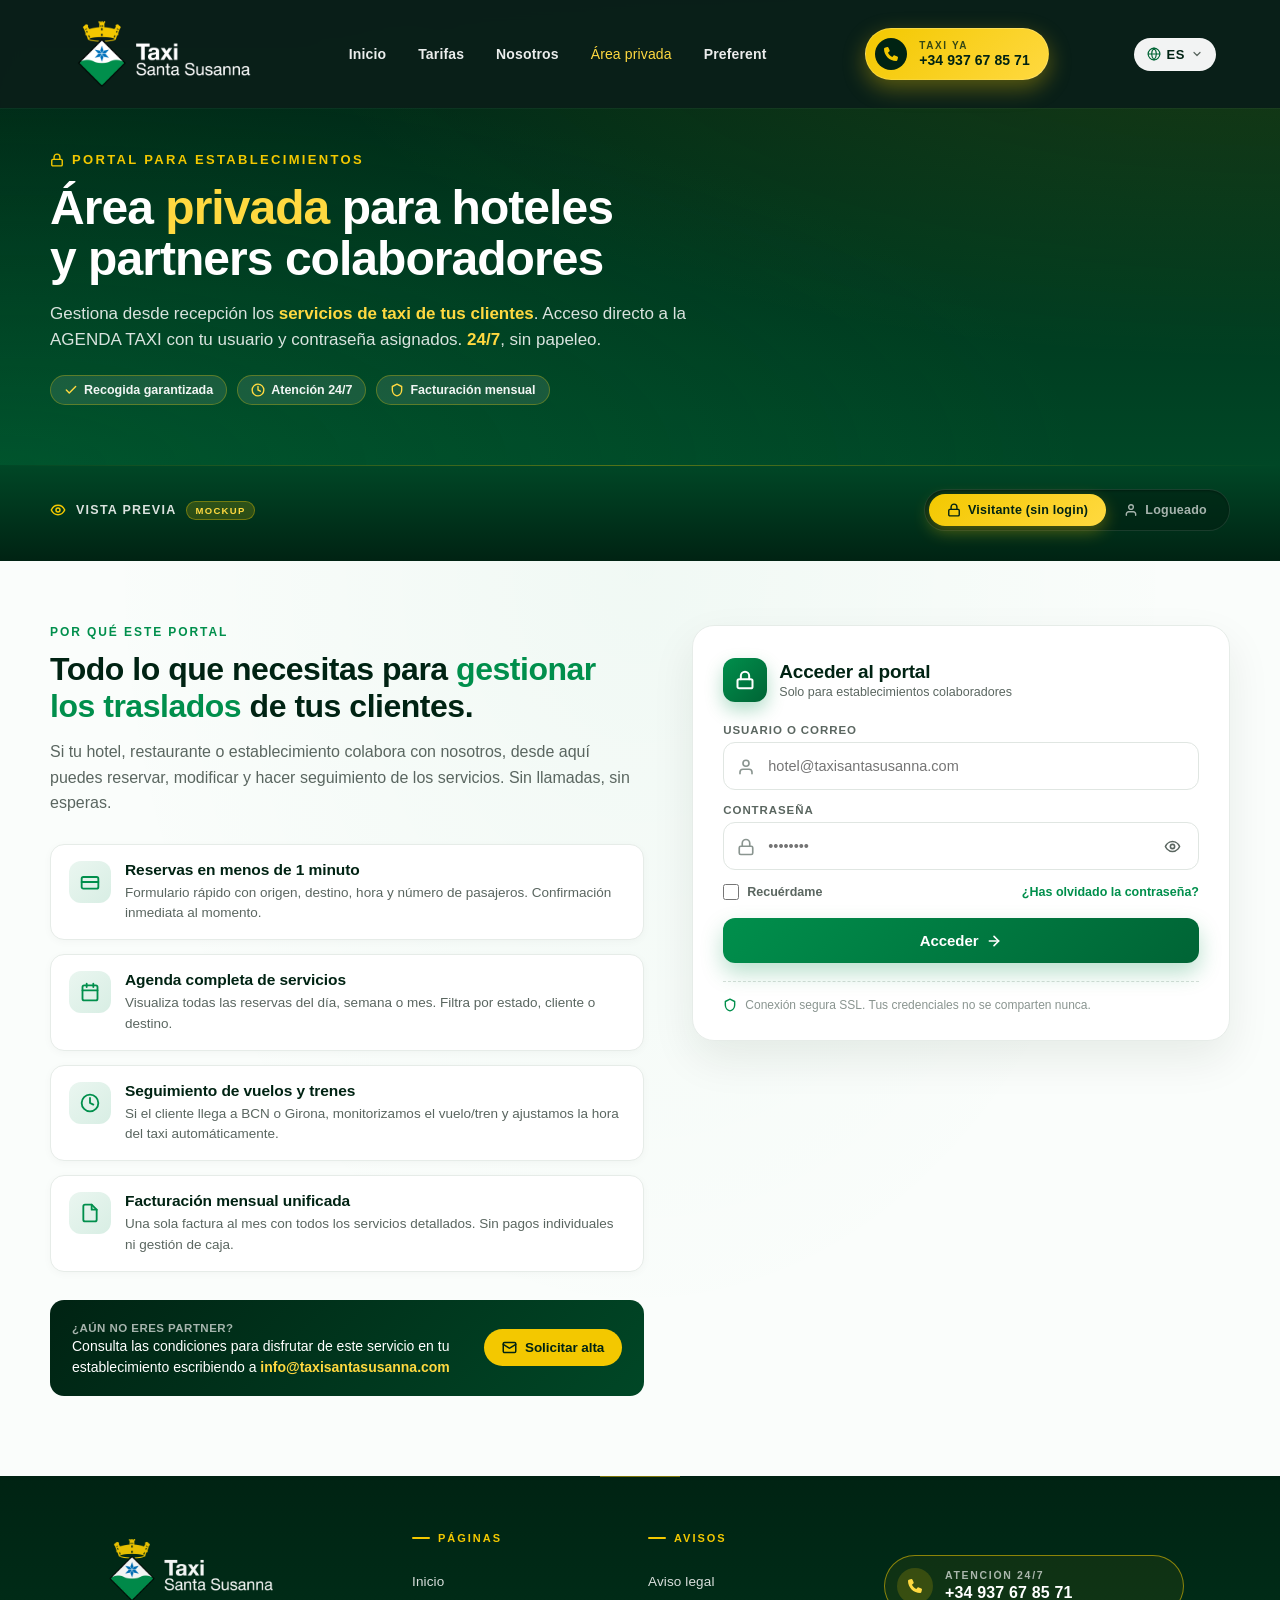
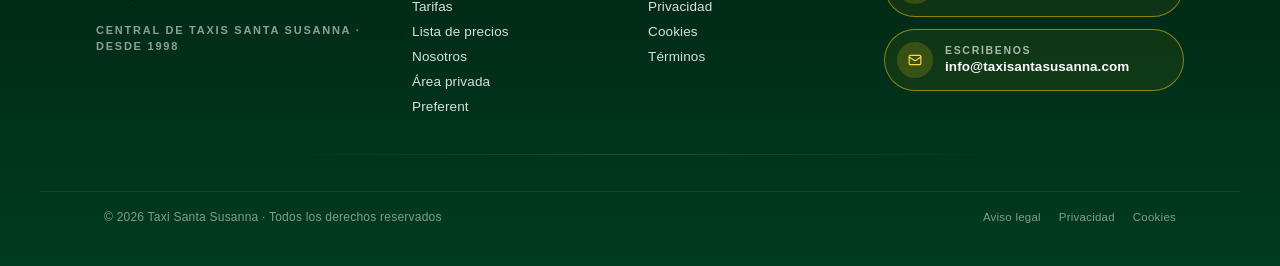
==== area-privada.html @ 483cefe2 "menu: anadir Area privada en menu, drawer movil y footer de todas las paginas Aparece justo despues " ====
<!DOCTYPE html>
<html lang="es">
<head>
<meta charset="UTF-8">
<meta name="viewport" content="width=device-width, initial-scale=1.0">
<title>Área privada · Hoteles colaboradores · Taxi Santa Susanna</title>
<meta name="description" content="Portal privado para hoteles y establecimientos colaboradores de Taxi Santa Susanna. Acceso directo a la AGENDA TAXI para gestionar las reservas de vuestros clientes.">
<meta name="robots" content="noindex,nofollow">

<link rel="preconnect" href="https://fonts.googleapis.com">
<link rel="preconnect" href="https://fonts.gstatic.com" crossorigin>
<link href="https://fonts.googleapis.com/css2?family=Inter:wght@400;500;600;700;800;900&display=swap" rel="stylesheet">

<link rel="stylesheet" href="styles.css?v=20260518a">

<style>
/* =====================================================================
   ÀREA PRIVADA — Estilos específicos
   ===================================================================== */

/* ===== Nav CTA "Llamar" (compartido con lista-precios) ===== */
.nav-call {
  display: inline-flex;
  align-items: center;
  gap: 12px;
  padding: 9px 18px 9px 9px;
  border-radius: 999px;
  background: linear-gradient(135deg, #F3C800 0%, #FFD940 100%);
  color: #002313;
  text-decoration: none;
  border: 1.5px solid rgba(255,255,255,0.18);
  box-shadow: 0 8px 22px rgba(243,200,0,0.35);
  transition: transform 0.2s ease, box-shadow 0.2s ease;
  margin-left: 14px;
  flex-shrink: 0;
  font-family: inherit;
}
.nav-call:hover {
  transform: translateY(-1px);
  box-shadow: 0 12px 28px rgba(243,200,0,0.5);
}
.nav-call-ico {
  width: 32px;
  height: 32px;
  border-radius: 50%;
  background: #002313;
  color: #F3C800;
  display: inline-flex;
  align-items: center;
  justify-content: center;
  flex-shrink: 0;
}
.nav-call-ico svg {
  width: 14px;
  height: 14px;
  animation: nav-phone-shake 4s ease-in-out infinite;
  transform-origin: center;
}
@keyframes nav-phone-shake {
  0%, 90%, 100% { transform: rotate(0); }
  92% { transform: rotate(-14deg); }
  94% { transform: rotate(14deg); }
  96% { transform: rotate(-8deg); }
  98% { transform: rotate(6deg); }
}
.nav-call:hover .nav-call-ico svg { animation: none; }
.nav-call-text { display: flex; flex-direction: column; line-height: 1.1; }
.nav-call-label {
  font-size: 10px; font-weight: 800; letter-spacing: 0.16em;
  text-transform: uppercase; opacity: 0.78;
}
.nav-call-num {
  font-size: 14px; font-weight: 800; letter-spacing: 0.005em; margin-top: 2px;
}
@media (max-width: 720px) {
  .nav-call { padding: 6px; margin-left: 8px; gap: 0; }
  .nav-call-text { display: none; }
  .nav-call-ico { width: 36px; height: 36px; }
  .nav-call-ico svg { width: 16px; height: 16px; }
}

/* Píldora del idioma — mismo estilo que en lista-precios */
.nav .lang {
  display: inline-flex; align-items: center; gap: 6px;
  padding: 8px 12px;
  background: rgba(255,255,255,0.95);
  border: 1px solid rgba(255,255,255,0.18);
  border-radius: 999px;
  font-size: 13px; font-weight: 700;
  color: #002313;
  letter-spacing: 0.04em;
}
.nav .lang .lang-globe { width: 14px; height: 14px; color: #006435; }
.nav .lang .lang-chevron { width: 12px; height: 12px; color: #5a6660; }
@media (max-width: 720px) { .nav .lang { display: none; } }

/* Espaciado del menú principal */
.nav .menu { display: flex; gap: 32px; font-size: 14px; align-items: center; }
.nav .menu a {
  color: rgba(255,255,255,0.92); text-decoration: none;
  font-weight: 600; letter-spacing: 0.01em;
  transition: color 0.2s;
}
.nav .menu a:hover, .nav .menu a.active { color: #FFD940; }

/* Quitar línea bajo los títulos del footer (Páginas / Avisos) */
.footer .footer-col-title {
  border-bottom: 0 !important;
  padding-bottom: 0 !important;
}

/* Selector de vista (mockup) — integrado en el flujo de la página */
.ap-view-switch {
  background: linear-gradient(180deg, #004726 0%, #002313 100%);
  padding: 24px 24px 30px;
  position: relative;
}
.ap-view-switch::before {
  content: "";
  position: absolute; left: 0; right: 0; top: 0; height: 1px;
  background: linear-gradient(90deg, transparent, rgba(243,200,0,0.35), transparent);
}
.ap-view-switch-inner {
  max-width: 1180px; margin: 0 auto;
  display: flex; align-items: center; justify-content: space-between;
  gap: 18px; flex-wrap: wrap;
}
.ap-view-switch-label {
  display: inline-flex; align-items: center; gap: 10px;
  color: rgba(255,255,255,0.86); font-size: 12.5px; font-weight: 700;
  letter-spacing: 0.10em; text-transform: uppercase;
}
.ap-view-switch-label svg { width: 16px; height: 16px; color: #F3C800; }
.ap-view-switch-label .badge {
  font-size: 9.5px; padding: 3px 8px; background: rgba(243,200,0,0.18);
  color: #FFD940; border: 1px solid rgba(243,200,0,0.35);
  border-radius: 999px; letter-spacing: 0.14em;
}
.ap-view-switch-tabs {
  display: inline-flex; padding: 4px;
  background: rgba(0,35,19,0.65);
  border: 1px solid rgba(255,255,255,0.10);
  border-radius: 999px;
  box-shadow: inset 0 1px 2px rgba(0,0,0,0.3);
}
.ap-view-switch-tabs button {
  border: 0; cursor: pointer;
  padding: 9px 18px; background: transparent;
  color: rgba(255,255,255,0.65); font-family: inherit;
  font-size: 12.5px; font-weight: 700; letter-spacing: 0.02em;
  border-radius: 999px;
  display: inline-flex; align-items: center; gap: 7px;
  transition: background 0.25s, color 0.25s, box-shadow 0.25s;
  white-space: nowrap;
}
.ap-view-switch-tabs button svg { width: 14px; height: 14px; }
.ap-view-switch-tabs button:hover { color: #ffffff; }
.ap-view-switch-tabs button.is-on {
  background: linear-gradient(135deg, #F3C800 0%, #FFD940 100%);
  color: #002313;
  box-shadow: 0 6px 16px rgba(243,200,0,0.32);
}
@media (max-width: 720px) {
  .ap-view-switch { padding: 18px 16px 22px; }
  .ap-view-switch-inner { justify-content: center; }
  .ap-view-switch-label { font-size: 11px; }
  .ap-view-switch-tabs button { padding: 8px 14px; font-size: 11.5px; }
}

/* === Hero === */
.ap-hero {
  position: relative;
  padding: 152px 24px 60px;
  background:
    radial-gradient(ellipse at top right, rgba(243,200,0,0.10) 0%, transparent 55%),
    radial-gradient(ellipse at bottom left, rgba(0,143,76,0.18) 0%, transparent 60%),
    linear-gradient(180deg, #002313 0%, #004726 100%);
  color: #ffffff;
  overflow: hidden;
}
.ap-hero-inner { max-width: 1180px; margin: 0 auto; }
.ap-hero-eyebrow {
  display: inline-flex; align-items: center; gap: 8px;
  font-size: 13px; font-weight: 800; letter-spacing: 0.18em;
  color: #F3C800; text-transform: uppercase; margin-bottom: 16px;
}
.ap-hero-eyebrow svg { width: 14px; height: 14px; }
.ap-hero-h1 {
  font-size: 48px; font-weight: 800; line-height: 1.06;
  letter-spacing: -0.02em; margin: 0 0 16px; max-width: 760px;
}
.ap-hero-h1 .accent { color: #FFD940; }
.ap-hero-sub {
  font-size: 17px; font-weight: 500; line-height: 1.55;
  color: rgba(255,255,255,0.85); max-width: 680px; margin: 0;
}
.ap-hero-sub strong { color: #FFD940; font-weight: 800; }
.ap-hero-badges {
  display: flex; flex-wrap: wrap; gap: 10px; margin-top: 22px;
}
.ap-hero-badge {
  display: inline-flex; align-items: center; gap: 6px;
  padding: 7px 13px; background: rgba(255,255,255,0.10);
  border: 1px solid rgba(243,200,0,0.30); border-radius: 999px;
  font-size: 12.5px; font-weight: 700; color: rgba(255,255,255,0.94);
}
.ap-hero-badge svg { width: 14px; height: 14px; color: #FFD940; }

@media (max-width: 720px) {
  .ap-hero { padding: 132px 18px 44px; }
  .ap-hero-h1 { font-size: 32px; }
  .ap-hero-sub { font-size: 15px; }
}

/* ===========================================================
   STATE A — ANTES DE LOGIN
   =========================================================== */
.ap-pre {
  padding: 64px 24px 80px;
  background:
    radial-gradient(ellipse at top center, rgba(0,143,76,0.04) 0%, transparent 60%),
    #fafdfb;
}
.ap-pre-inner {
  max-width: 1180px; margin: 0 auto;
  display: grid; grid-template-columns: 1.05fr 0.95fr; gap: 48px;
  align-items: start;
}

/* Beneficios (col izquierda) */
.ap-benefits-eyebrow {
  font-size: 12px; font-weight: 800; letter-spacing: 0.16em;
  text-transform: uppercase; color: #008F4C; margin-bottom: 12px;
}
.ap-benefits-title {
  font-size: 32px; font-weight: 800; line-height: 1.15;
  letter-spacing: -0.015em; color: #002313; margin: 0 0 14px;
}
.ap-benefits-title .accent { color: #008F4C; }
.ap-benefits-lead {
  font-size: 16px; line-height: 1.6; color: #5a6660; margin: 0 0 28px;
}

.ap-benefits-list {
  list-style: none; padding: 0; margin: 0;
  display: grid; gap: 14px;
}
.ap-benefit {
  display: flex; align-items: flex-start; gap: 14px;
  padding: 16px 18px; background: #ffffff;
  border: 1px solid #e6ece8; border-radius: 14px;
  box-shadow: 0 2px 8px rgba(0,35,19,0.03);
  transition: border-color 0.2s, transform 0.2s, box-shadow 0.2s;
}
.ap-benefit:hover {
  border-color: #B2DDC9; transform: translateY(-1px);
  box-shadow: 0 10px 22px rgba(0,35,19,0.06);
}
.ap-benefit-icon {
  flex-shrink: 0; width: 42px; height: 42px;
  border-radius: 12px;
  background: linear-gradient(135deg, #EAF6F0 0%, #D8EEE4 100%);
  color: #008F4C; display: inline-flex; align-items: center; justify-content: center;
}
.ap-benefit-icon svg { width: 20px; height: 20px; }
.ap-benefit-body h4 {
  margin: 0 0 4px; font-size: 15.5px; font-weight: 800;
  color: #002313; letter-spacing: -0.005em;
}
.ap-benefit-body p {
  margin: 0; font-size: 13.5px; line-height: 1.5; color: #5a6660;
}

.ap-benefits-cta {
  margin-top: 28px; padding: 18px 22px;
  background: linear-gradient(135deg, #002313 0%, #004726 100%);
  border-radius: 14px; color: #ffffff;
  display: flex; align-items: center; gap: 16px; flex-wrap: wrap;
}
.ap-benefits-cta-text { flex: 1 1 220px; }
.ap-benefits-cta-text strong { color: #FFD940; font-weight: 800; }
.ap-benefits-cta-text p { margin: 0; font-size: 14px; line-height: 1.5; }
.ap-benefits-cta-text small { font-size: 11.5px; color: rgba(255,255,255,0.65); letter-spacing: 0.04em; text-transform: uppercase; font-weight: 700; }
.ap-benefits-cta-mail {
  display: inline-flex; align-items: center; gap: 8px;
  padding: 11px 18px; background: #F3C800; color: #002313;
  font-weight: 800; font-size: 13.5px; text-decoration: none;
  border-radius: 999px; letter-spacing: -0.005em;
  transition: background 0.2s, transform 0.2s;
}
.ap-benefits-cta-mail svg { width: 15px; height: 15px; }
.ap-benefits-cta-mail:hover { background: #FFD940; transform: translateY(-1px); }

/* Login card (col derecha) */
.ap-login-card {
  position: sticky; top: 100px;
  background: #ffffff;
  border: 1px solid #e6ece8;
  border-radius: 22px;
  padding: 32px 30px 28px;
  box-shadow: 0 18px 44px rgba(0,35,19,0.08);
}
.ap-login-head {
  display: flex; align-items: center; gap: 12px; margin-bottom: 22px;
}
.ap-login-lock {
  width: 44px; height: 44px; border-radius: 12px;
  background: linear-gradient(135deg, #008F4C 0%, #006435 100%);
  color: #ffffff; display: inline-flex; align-items: center; justify-content: center;
  box-shadow: 0 8px 18px rgba(0,143,76,0.30);
}
.ap-login-lock svg { width: 20px; height: 20px; }
.ap-login-head-text h2 {
  margin: 0 0 2px; font-size: 19px; font-weight: 800;
  color: #002313; letter-spacing: -0.01em;
}
.ap-login-head-text p {
  margin: 0; font-size: 12.5px; color: #5a6660;
}

.ap-field { margin-bottom: 14px; position: relative; }
.ap-field label {
  display: block; font-size: 11.5px; font-weight: 800;
  letter-spacing: 0.08em; text-transform: uppercase;
  color: #5a6660; margin-bottom: 6px;
}
.ap-field input[type="text"],
.ap-field input[type="password"] {
  width: 100%; padding: 13px 44px 13px 44px; height: 48px;
  border-radius: 12px; border: 1.5px solid #e0e6e2;
  font-size: 14.5px; font-family: inherit; color: #1a2620;
  outline: none; background: #ffffff; box-sizing: border-box;
  transition: border-color 0.2s, box-shadow 0.2s;
}
.ap-field input:hover { border-color: #B2DDC9; }
.ap-field input:focus {
  border-color: #008F4C;
  box-shadow: 0 0 0 4px rgba(0,143,76,0.12);
}
.ap-field-icon {
  position: absolute; left: 14px; bottom: 14px;
  color: #8a9590; width: 18px; height: 18px; pointer-events: none;
}
.ap-field-eye {
  position: absolute; right: 12px; bottom: 9px;
  width: 30px; height: 30px; border: 0; border-radius: 8px;
  background: transparent; color: #5a6660; cursor: pointer;
  display: inline-flex; align-items: center; justify-content: center;
  transition: background 0.2s, color 0.2s;
}
.ap-field-eye:hover { background: #EAF6F0; color: #008F4C; }
.ap-field-eye svg { width: 17px; height: 17px; }

.ap-login-row {
  display: flex; align-items: center; justify-content: space-between;
  margin-bottom: 18px; font-size: 12.5px;
}
.ap-remember { display: inline-flex; align-items: center; gap: 8px; cursor: pointer; color: #5a6660; font-weight: 600; }
.ap-remember input { width: 16px; height: 16px; accent-color: #008F4C; cursor: pointer; }
.ap-forgot { color: #008F4C; text-decoration: none; font-weight: 700; }
.ap-forgot:hover { text-decoration: underline; }

.ap-login-submit {
  width: 100%; padding: 14px 18px; border: 0;
  background: linear-gradient(135deg, #008F4C 0%, #006435 100%);
  color: #ffffff; font-weight: 800; font-size: 15px;
  letter-spacing: -0.005em; border-radius: 12px; cursor: pointer;
  display: inline-flex; align-items: center; justify-content: center;
  gap: 8px; font-family: inherit;
  box-shadow: 0 10px 22px rgba(0,143,76,0.28);
  transition: transform 0.2s, box-shadow 0.2s;
}
.ap-login-submit:hover { transform: translateY(-1px); box-shadow: 0 14px 28px rgba(0,143,76,0.36); }
.ap-login-submit svg { width: 16px; height: 16px; }

.ap-login-foot {
  margin-top: 18px; padding-top: 16px;
  border-top: 1px dashed #d8e0db;
  display: flex; align-items: center; gap: 8px;
  font-size: 12px; color: #8a9590;
}
.ap-login-foot svg { width: 14px; height: 14px; color: #008F4C; flex-shrink: 0; }

@media (max-width: 880px) {
  .ap-pre-inner { grid-template-columns: 1fr; gap: 32px; }
  .ap-login-card { position: static; }
}
@media (max-width: 720px) {
  .ap-pre { padding: 44px 18px 64px; }
  .ap-benefits-title { font-size: 26px; }
  .ap-login-card { padding: 24px 22px 22px; border-radius: 18px; }
}

/* ===========================================================
   STATE B — DESPUÉS DE LOGIN
   =========================================================== */
.ap-post {
  padding: 56px 24px 80px;
  background:
    radial-gradient(ellipse at top center, rgba(0,143,76,0.04) 0%, transparent 60%),
    #fafdfb;
  display: none;
}
.ap-post.is-visible { display: block; }
.ap-post-inner { max-width: 1180px; margin: 0 auto; }

/* Welcome bar */
.ap-welcome {
  background: linear-gradient(135deg, #002313 0%, #004726 60%, #006435 100%);
  border-radius: 22px; padding: 28px 30px;
  display: flex; align-items: center; gap: 22px;
  color: #ffffff; flex-wrap: wrap;
  margin-bottom: 32px;
  box-shadow: 0 18px 44px rgba(0,35,19,0.12);
  position: relative; overflow: hidden;
}
.ap-welcome::after {
  content: ""; position: absolute; right: -60px; top: -60px;
  width: 220px; height: 220px; border-radius: 50%;
  background: radial-gradient(circle, rgba(243,200,0,0.18) 0%, transparent 70%);
}
.ap-avatar {
  width: 68px; height: 68px; border-radius: 50%;
  background: linear-gradient(135deg, #F3C800 0%, #FFD940 100%);
  color: #002313; display: inline-flex; align-items: center; justify-content: center;
  font-size: 22px; font-weight: 800;
  border: 3px solid rgba(255,255,255,0.25); flex-shrink: 0;
  box-shadow: 0 6px 14px rgba(0,0,0,0.18);
}
.ap-welcome-text { flex: 1 1 240px; position: relative; z-index: 1; }
.ap-welcome-greet {
  font-size: 11.5px; font-weight: 800; letter-spacing: 0.16em;
  text-transform: uppercase; color: #FFD940; margin: 0 0 4px;
}
.ap-welcome-name {
  font-size: 26px; font-weight: 800; margin: 0 0 4px;
  letter-spacing: -0.015em;
}
.ap-welcome-meta {
  margin: 0; font-size: 13.5px; color: rgba(255,255,255,0.78);
}
.ap-welcome-logout {
  display: inline-flex; align-items: center; gap: 8px;
  padding: 9px 16px; background: rgba(255,255,255,0.12);
  border: 1px solid rgba(255,255,255,0.20); color: #ffffff;
  font-size: 13px; font-weight: 700; text-decoration: none;
  border-radius: 999px; transition: background 0.2s, transform 0.2s;
  position: relative; z-index: 1;
}
.ap-welcome-logout:hover { background: rgba(255,255,255,0.20); transform: translateY(-1px); }
.ap-welcome-logout svg { width: 14px; height: 14px; }

/* Grid principal */
.ap-grid {
  display: grid; grid-template-columns: 1.4fr 1fr; gap: 24px;
}

.ap-card {
  background: #ffffff; border: 1px solid #e6ece8;
  border-radius: 20px; padding: 26px;
  box-shadow: 0 2px 10px rgba(0,35,19,0.04);
}
.ap-card-head {
  display: flex; align-items: center; gap: 12px; margin-bottom: 18px;
}
.ap-card-icon {
  width: 38px; height: 38px; border-radius: 10px;
  background: linear-gradient(135deg, #EAF6F0 0%, #D8EEE4 100%);
  color: #008F4C; display: inline-flex; align-items: center; justify-content: center;
  flex-shrink: 0;
}
.ap-card-icon svg { width: 18px; height: 18px; }
.ap-card-title {
  margin: 0; font-size: 17px; font-weight: 800; color: #002313;
  letter-spacing: -0.01em;
}
.ap-card-sub {
  margin: 2px 0 0; font-size: 12.5px; color: #8a9590;
}

/* Credenciales AGENDA */
.ap-cred-grid { display: grid; gap: 14px; margin-bottom: 22px; }
.ap-cred-row {
  background: linear-gradient(135deg, #fafdfb 0%, #f0f6f3 100%);
  border: 1px solid #e6ece8; border-radius: 14px; padding: 14px 16px;
  display: flex; align-items: center; justify-content: space-between; gap: 10px;
}
.ap-cred-key {
  font-size: 10.5px; font-weight: 800; letter-spacing: 0.14em;
  text-transform: uppercase; color: #5a6660;
  display: flex; align-items: center; gap: 6px;
}
.ap-cred-key svg { width: 13px; height: 13px; color: #008F4C; }
.ap-cred-val {
  font-family: ui-monospace, SFMono-Regular, Menlo, monospace;
  font-size: 14px; font-weight: 700; color: #002313;
  background: #ffffff; padding: 6px 12px;
  border-radius: 8px; border: 1px solid #d8e0db;
  letter-spacing: 0.02em;
}
.ap-cred-mask { letter-spacing: 0.18em; }
.ap-cred-actions { display: flex; gap: 6px; }
.ap-cred-btn {
  width: 32px; height: 32px; border: 0; border-radius: 8px;
  background: #EAF6F0; color: #006435; cursor: pointer;
  display: inline-flex; align-items: center; justify-content: center;
  transition: background 0.2s, color 0.2s, transform 0.2s;
}
.ap-cred-btn:hover { background: #008F4C; color: white; transform: translateY(-1px); }
.ap-cred-btn svg { width: 14px; height: 14px; }
.ap-cred-copied { background: #008F4C !important; color: white !important; }

.ap-agenda-cta {
  display: inline-flex; align-items: center; gap: 10px;
  width: 100%; padding: 16px 20px; box-sizing: border-box;
  background: linear-gradient(135deg, #F3C800 0%, #FFD940 100%);
  color: #002313; font-weight: 800; font-size: 15.5px;
  text-decoration: none; border-radius: 14px;
  letter-spacing: -0.005em; justify-content: center;
  box-shadow: 0 10px 22px rgba(243,200,0,0.30);
  transition: transform 0.2s, box-shadow 0.2s;
}
.ap-agenda-cta:hover { transform: translateY(-1px); box-shadow: 0 14px 28px rgba(243,200,0,0.40); }
.ap-agenda-cta svg.ico { width: 18px; height: 18px; }
.ap-agenda-cta svg.ext { width: 14px; height: 14px; opacity: 0.7; }

.ap-cred-hint {
  margin: 14px 0 0; padding: 12px 14px;
  background: rgba(243,200,0,0.10); border: 1px solid rgba(243,200,0,0.25);
  border-radius: 10px; font-size: 12.5px; line-height: 1.5; color: #5a4a00;
  display: flex; gap: 9px; align-items: flex-start;
}
.ap-cred-hint svg { width: 16px; height: 16px; flex-shrink: 0; color: #F3C800; margin-top: 1px; }

/* Estado del servicio */
.ap-status-grid {
  display: grid; grid-template-columns: repeat(2, 1fr); gap: 12px;
}
.ap-status-tile {
  padding: 14px; background: #fafdfb;
  border: 1px solid #e6ece8; border-radius: 12px;
}
.ap-status-tile .lbl {
  font-size: 10.5px; font-weight: 800; letter-spacing: 0.12em;
  text-transform: uppercase; color: #5a6660; margin: 0 0 4px;
}
.ap-status-tile .val {
  font-size: 18px; font-weight: 800; color: #002313;
  letter-spacing: -0.015em; margin: 0;
  display: flex; align-items: center; gap: 8px;
}
.ap-status-dot {
  width: 8px; height: 8px; border-radius: 50%; background: #008F4C;
  box-shadow: 0 0 0 4px rgba(0,143,76,0.15);
  animation: ap-pulse 2.4s ease-in-out infinite;
}
@keyframes ap-pulse {
  0%, 100% { box-shadow: 0 0 0 4px rgba(0,143,76,0.15); }
  50%     { box-shadow: 0 0 0 8px rgba(0,143,76,0.05); }
}

/* Perfil card */
.ap-profile {
  display: flex; flex-direction: column; align-items: center; text-align: center;
}
.ap-profile-pic-wrap { position: relative; margin-bottom: 14px; }
.ap-profile-pic {
  width: 110px; height: 110px; border-radius: 50%;
  background: linear-gradient(135deg, #EAF6F0 0%, #D8EEE4 100%);
  display: inline-flex; align-items: center; justify-content: center;
  color: #008F4C; font-size: 36px; font-weight: 800;
  border: 4px solid #ffffff; box-shadow: 0 8px 22px rgba(0,35,19,0.10);
}
.ap-profile-edit {
  position: absolute; bottom: 4px; right: 4px;
  width: 32px; height: 32px; border-radius: 50%;
  background: #008F4C; color: white; border: 2px solid #ffffff;
  display: inline-flex; align-items: center; justify-content: center;
  cursor: pointer; transition: transform 0.2s, background 0.2s;
}
.ap-profile-edit:hover { background: #006435; transform: scale(1.05); }
.ap-profile-edit svg { width: 14px; height: 14px; }
.ap-profile-name { margin: 0; font-size: 17px; font-weight: 800; color: #002313; }
.ap-profile-role { margin: 4px 0 16px; font-size: 12.5px; color: #5a6660; }
.ap-profile-actions { display: flex; flex-direction: column; gap: 8px; width: 100%; }
.ap-profile-btn {
  width: 100%; padding: 11px 14px;
  background: #ffffff; border: 1.5px solid #e0e6e2;
  border-radius: 10px; font-size: 13.5px; font-weight: 700;
  color: #002313; cursor: pointer; font-family: inherit;
  display: inline-flex; align-items: center; justify-content: center; gap: 8px;
  text-decoration: none;
  transition: border-color 0.2s, background 0.2s, color 0.2s;
}
.ap-profile-btn:hover { border-color: #008F4C; background: #EAF6F0; color: #006435; }
.ap-profile-btn svg { width: 14px; height: 14px; }
.ap-profile-btn.danger { color: #8a3a3a; border-color: #f1d8d8; }
.ap-profile-btn.danger:hover { background: #fbeded; border-color: #c64a4a; color: #8a3a3a; }
.ap-profile-tip {
  margin: 14px 0 0; font-size: 11.5px; color: #8a9590;
  background: #fafdfb; padding: 10px 12px; border-radius: 10px;
  border: 1px dashed #d8e0db; line-height: 1.45;
}

/* Soporte card (full width) */
.ap-support {
  margin-top: 24px;
  background: linear-gradient(135deg, #ffffff 0%, #f6fbf8 100%);
  border: 1px solid #B2DDC9;
}
.ap-support-grid {
  display: grid; grid-template-columns: repeat(3, 1fr); gap: 18px;
}
.ap-support-item {
  display: flex; align-items: center; gap: 14px;
  padding: 14px 16px; background: rgba(255,255,255,0.7);
  border-radius: 12px; border: 1px solid #e6ece8;
}
.ap-support-icon {
  width: 40px; height: 40px; border-radius: 10px;
  background: linear-gradient(135deg, #002313 0%, #004726 100%);
  color: #FFD940; display: inline-flex; align-items: center; justify-content: center;
  flex-shrink: 0;
}
.ap-support-icon svg { width: 18px; height: 18px; }
.ap-support-item .k {
  font-size: 11px; font-weight: 800; letter-spacing: 0.12em;
  text-transform: uppercase; color: #5a6660; margin: 0 0 2px;
}
.ap-support-item a, .ap-support-item .v {
  font-size: 14px; font-weight: 800; color: #002313;
  text-decoration: none; letter-spacing: -0.005em;
}
.ap-support-item a:hover { color: #008F4C; }

@media (max-width: 880px) {
  .ap-grid { grid-template-columns: 1fr; }
  .ap-support-grid { grid-template-columns: 1fr; }
}
@media (max-width: 720px) {
  .ap-post { padding: 40px 18px 60px; }
  .ap-welcome { padding: 22px 20px; }
  .ap-welcome-name { font-size: 22px; }
  .ap-card { padding: 22px 20px; border-radius: 16px; }
  .ap-status-grid { grid-template-columns: 1fr; }
}
</style>
</head>
<body>

<!-- ====== NAV ====== -->
<nav class="nav" aria-label="Navegación principal">
  <div class="logo">
    <a href="index.html" class="logo-link">
      <img src="images/logo.png" alt="Taxi Santa Susanna - Taxi oficial 24/7" class="logo-official">
    </a>
  </div>
  <div class="menu">
    <a href="index.html">Inicio</a>
    <a href="tarifas.html">Tarifas</a>
    <a href="quienes-somos.html">Nosotros</a>
    <a href="area-privada.html" class="active">Área privada</a>
    <a href="#">Preferent</a>
  </div>
  <a class="nav-call" href="tel:+34937678571" aria-label="Llamar a Taxi Santa Susanna">
    <span class="nav-call-ico">
      <svg xmlns="http://www.w3.org/2000/svg" viewBox="0 0 512 512" fill="currentColor"><path d="M164.9 24.6c-7.7-18.6-28-28.5-47.4-23.2l-88 24C12.1 30.2 0 46 0 64C0 311.4 200.6 512 448 512c18 0 33.8-12.1 38.6-29.5l24-88c5.3-19.4-4.6-39.7-23.2-47.4l-96-40c-16.3-6.8-35.2-2.1-46.3 11.6L304.7 368C234.3 334.7 177.3 277.7 144 207.3L193.3 167c13.7-11.2 18.4-30 11.6-46.3l-40-96z"/></svg>
    </span>
    <span class="nav-call-text">
      <span class="nav-call-label">Taxi ya</span>
      <span class="nav-call-num">+34 937 67 85 71</span>
    </span>
  </a>
  <div class="lang">
    <svg xmlns="http://www.w3.org/2000/svg" viewBox="0 0 24 24" fill="none" stroke="currentColor" stroke-width="2" stroke-linecap="round" stroke-linejoin="round" class="lang-globe" aria-hidden="true"><circle cx="12" cy="12" r="10"/><path d="M12 2a14.5 14.5 0 0 0 0 20 14.5 14.5 0 0 0 0-20"/><path d="M2 12h20"/></svg>
    ES
    <svg class="lang-chevron" xmlns="http://www.w3.org/2000/svg" viewBox="0 0 24 24" fill="none" stroke="currentColor" stroke-width="2.4" stroke-linecap="round" stroke-linejoin="round" aria-hidden="true"><path d="m6 9 6 6 6-6"/></svg>
  </div>
</nav>

<main>

<!-- ====== HERO ====== -->
<section class="ap-hero">
  <div class="ap-hero-inner">
    <div class="ap-hero-eyebrow">
      <svg xmlns="http://www.w3.org/2000/svg" viewBox="0 0 24 24" fill="none" stroke="currentColor" stroke-width="2.4" stroke-linecap="round" stroke-linejoin="round"><rect width="18" height="11" x="3" y="11" rx="2" ry="2"/><path d="M7 11V7a5 5 0 0 1 10 0v4"/></svg>
      Portal para establecimientos
    </div>
    <h1 class="ap-hero-h1">Área <span class="accent">privada</span> para hoteles<br>y partners colaboradores</h1>
    <p class="ap-hero-sub">Gestiona desde recepción los <strong>servicios de taxi de tus clientes</strong>. Acceso directo a la AGENDA TAXI con tu usuario y contraseña asignados. <strong>24/7</strong>, sin papeleo.</p>
    <div class="ap-hero-badges">
      <span class="ap-hero-badge"><svg xmlns="http://www.w3.org/2000/svg" viewBox="0 0 24 24" fill="none" stroke="currentColor" stroke-width="2.4" stroke-linecap="round" stroke-linejoin="round"><polyline points="20 6 9 17 4 12"/></svg>Recogida garantizada</span>
      <span class="ap-hero-badge"><svg xmlns="http://www.w3.org/2000/svg" viewBox="0 0 24 24" fill="none" stroke="currentColor" stroke-width="2.4" stroke-linecap="round" stroke-linejoin="round"><circle cx="12" cy="12" r="10"/><polyline points="12 6 12 12 16 14"/></svg>Atención 24/7</span>
      <span class="ap-hero-badge"><svg xmlns="http://www.w3.org/2000/svg" viewBox="0 0 24 24" fill="none" stroke="currentColor" stroke-width="2.4" stroke-linecap="round" stroke-linejoin="round"><path d="M12 2 4 6v6c0 5 3.5 9.4 8 10 4.5-.6 8-5 8-10V6l-8-4z"/></svg>Facturación mensual</span>
    </div>
  </div>
</section>

<!-- ====== SELECTOR DE VISTA (solo mockup — se elimina al migrar a WP) ====== -->
<section class="ap-view-switch" aria-label="Selector de vista previa">
  <div class="ap-view-switch-inner">
    <span class="ap-view-switch-label">
      <svg xmlns="http://www.w3.org/2000/svg" viewBox="0 0 24 24" fill="none" stroke="currentColor" stroke-width="2.2" stroke-linecap="round" stroke-linejoin="round"><path d="M2 12s3-7 10-7 10 7 10 7-3 7-10 7-10-7-10-7z"/><circle cx="12" cy="12" r="3"/></svg>
      Vista previa
      <span class="badge">Mockup</span>
    </span>
    <div class="ap-view-switch-tabs" role="tablist" aria-label="Estado del usuario">
      <button type="button" class="is-on" data-state="pre" role="tab">
        <svg xmlns="http://www.w3.org/2000/svg" viewBox="0 0 24 24" fill="none" stroke="currentColor" stroke-width="2.4" stroke-linecap="round" stroke-linejoin="round"><rect width="18" height="11" x="3" y="11" rx="2" ry="2"/><path d="M7 11V7a5 5 0 0 1 10 0v4"/></svg>
        Visitante (sin login)
      </button>
      <button type="button" data-state="post" role="tab">
        <svg xmlns="http://www.w3.org/2000/svg" viewBox="0 0 24 24" fill="none" stroke="currentColor" stroke-width="2.4" stroke-linecap="round" stroke-linejoin="round"><path d="M20 21v-2a4 4 0 0 0-4-4H8a4 4 0 0 0-4 4v2"/><circle cx="12" cy="7" r="4"/></svg>
        Logueado
      </button>
    </div>
  </div>
</section>

<!-- ====== STATE A — ANTES DE LOGIN ====== -->
<section class="ap-pre" id="ap-state-pre">
  <div class="ap-pre-inner">

    <!-- Col izquierda: Beneficios -->
    <div class="ap-benefits">
      <div class="ap-benefits-eyebrow">Por qué este portal</div>
      <h2 class="ap-benefits-title">Todo lo que necesitas para <span class="accent">gestionar los traslados</span> de tus clientes.</h2>
      <p class="ap-benefits-lead">Si tu hotel, restaurante o establecimiento colabora con nosotros, desde aquí puedes reservar, modificar y hacer seguimiento de los servicios. Sin llamadas, sin esperas.</p>

      <ul class="ap-benefits-list">
        <li class="ap-benefit">
          <span class="ap-benefit-icon">
            <svg xmlns="http://www.w3.org/2000/svg" viewBox="0 0 24 24" fill="none" stroke="currentColor" stroke-width="2.2" stroke-linecap="round" stroke-linejoin="round"><rect width="20" height="14" x="2" y="6" rx="2"/><path d="M22 12H2"/></svg>
          </span>
          <div class="ap-benefit-body">
            <h4>Reservas en menos de 1 minuto</h4>
            <p>Formulario rápido con origen, destino, hora y número de pasajeros. Confirmación inmediata al momento.</p>
          </div>
        </li>
        <li class="ap-benefit">
          <span class="ap-benefit-icon">
            <svg xmlns="http://www.w3.org/2000/svg" viewBox="0 0 24 24" fill="none" stroke="currentColor" stroke-width="2.2" stroke-linecap="round" stroke-linejoin="round"><rect width="18" height="18" x="3" y="4" rx="2" ry="2"/><line x1="16" x2="16" y1="2" y2="6"/><line x1="8" x2="8" y1="2" y2="6"/><line x1="3" x2="21" y1="10" y2="10"/></svg>
          </span>
          <div class="ap-benefit-body">
            <h4>Agenda completa de servicios</h4>
            <p>Visualiza todas las reservas del día, semana o mes. Filtra por estado, cliente o destino.</p>
          </div>
        </li>
        <li class="ap-benefit">
          <span class="ap-benefit-icon">
            <svg xmlns="http://www.w3.org/2000/svg" viewBox="0 0 24 24" fill="none" stroke="currentColor" stroke-width="2.2" stroke-linecap="round" stroke-linejoin="round"><circle cx="12" cy="12" r="10"/><polyline points="12 6 12 12 16 14"/></svg>
          </span>
          <div class="ap-benefit-body">
            <h4>Seguimiento de vuelos y trenes</h4>
            <p>Si el cliente llega a BCN o Girona, monitorizamos el vuelo/tren y ajustamos la hora del taxi automáticamente.</p>
          </div>
        </li>
        <li class="ap-benefit">
          <span class="ap-benefit-icon">
            <svg xmlns="http://www.w3.org/2000/svg" viewBox="0 0 24 24" fill="none" stroke="currentColor" stroke-width="2.2" stroke-linecap="round" stroke-linejoin="round"><path d="M14 2H6a2 2 0 0 0-2 2v16a2 2 0 0 0 2 2h12a2 2 0 0 0 2-2V8z"/><polyline points="14 2 14 8 20 8"/></svg>
          </span>
          <div class="ap-benefit-body">
            <h4>Facturación mensual unificada</h4>
            <p>Una sola factura al mes con todos los servicios detallados. Sin pagos individuales ni gestión de caja.</p>
          </div>
        </li>
      </ul>

      <div class="ap-benefits-cta">
        <div class="ap-benefits-cta-text">
          <small>¿Aún no eres partner?</small>
          <p>Consulta las condiciones para disfrutar de este servicio en tu establecimiento escribiendo a <strong>info@taxisantasusanna.com</strong></p>
        </div>
        <a class="ap-benefits-cta-mail" href="mailto:info@taxisantasusanna.com?subject=Solicitud%20de%20alta%20partner%20Taxi%20Santa%20Susanna">
          <svg xmlns="http://www.w3.org/2000/svg" viewBox="0 0 24 24" fill="none" stroke="currentColor" stroke-width="2.4" stroke-linecap="round" stroke-linejoin="round"><rect width="20" height="16" x="2" y="4" rx="2"/><path d="m22 7-8.97 5.7a1.94 1.94 0 0 1-2.06 0L2 7"/></svg>
          Solicitar alta
        </a>
      </div>
    </div>

    <!-- Col derecha: Login card -->
    <div>
      <div class="ap-login-card">
        <div class="ap-login-head">
          <span class="ap-login-lock">
            <svg xmlns="http://www.w3.org/2000/svg" viewBox="0 0 24 24" fill="none" stroke="currentColor" stroke-width="2.4" stroke-linecap="round" stroke-linejoin="round"><rect width="18" height="11" x="3" y="11" rx="2" ry="2"/><path d="M7 11V7a5 5 0 0 1 10 0v4"/></svg>
          </span>
          <div class="ap-login-head-text">
            <h2>Acceder al portal</h2>
            <p>Solo para establecimientos colaboradores</p>
          </div>
        </div>

        <form class="ap-login-form" method="post" action="#">
          <div class="ap-field">
            <label for="ap-user">Usuario o correo</label>
            <input type="text" id="ap-user" name="log" autocomplete="username" placeholder="hotel@taxisantasusanna.com" required>
            <svg class="ap-field-icon" xmlns="http://www.w3.org/2000/svg" viewBox="0 0 24 24" fill="none" stroke="currentColor" stroke-width="2.2" stroke-linecap="round" stroke-linejoin="round"><path d="M20 21v-2a4 4 0 0 0-4-4H8a4 4 0 0 0-4 4v2"/><circle cx="12" cy="7" r="4"/></svg>
          </div>

          <div class="ap-field">
            <label for="ap-pass">Contraseña</label>
            <input type="password" id="ap-pass" name="pwd" autocomplete="current-password" placeholder="••••••••" required>
            <svg class="ap-field-icon" xmlns="http://www.w3.org/2000/svg" viewBox="0 0 24 24" fill="none" stroke="currentColor" stroke-width="2.2" stroke-linecap="round" stroke-linejoin="round"><rect width="18" height="11" x="3" y="11" rx="2" ry="2"/><path d="M7 11V7a5 5 0 0 1 10 0v4"/></svg>
            <button type="button" class="ap-field-eye" id="ap-toggle-pass" aria-label="Mostrar contraseña">
              <svg xmlns="http://www.w3.org/2000/svg" viewBox="0 0 24 24" fill="none" stroke="currentColor" stroke-width="2.2" stroke-linecap="round" stroke-linejoin="round"><path d="M2 12s3-7 10-7 10 7 10 7-3 7-10 7-10-7-10-7z"/><circle cx="12" cy="12" r="3"/></svg>
            </button>
          </div>

          <div class="ap-login-row">
            <label class="ap-remember">
              <input type="checkbox" name="rememberme" value="forever"> Recuérdame
            </label>
            <a class="ap-forgot" href="https://taxisantasusanna.com/wp-login.php?action=lostpassword">¿Has olvidado la contraseña?</a>
          </div>

          <button type="submit" class="ap-login-submit">
            Acceder
            <svg xmlns="http://www.w3.org/2000/svg" viewBox="0 0 24 24" fill="none" stroke="currentColor" stroke-width="2.4" stroke-linecap="round" stroke-linejoin="round"><line x1="5" x2="19" y1="12" y2="12"/><polyline points="12 5 19 12 12 19"/></svg>
          </button>
        </form>

        <div class="ap-login-foot">
          <svg xmlns="http://www.w3.org/2000/svg" viewBox="0 0 24 24" fill="none" stroke="currentColor" stroke-width="2.4" stroke-linecap="round" stroke-linejoin="round"><path d="M12 2 4 6v6c0 5 3.5 9.4 8 10 4.5-.6 8-5 8-10V6l-8-4z"/></svg>
          Conexión segura SSL. Tus credenciales no se comparten nunca.
        </div>
      </div>
    </div>

  </div>
</section>

<!-- ====== STATE B — DESPUÉS DE LOGIN ====== -->
<section class="ap-post" id="ap-state-post">
  <div class="ap-post-inner">

    <!-- Welcome bar -->
    <div class="ap-welcome">
      <div class="ap-avatar">HA</div>
      <div class="ap-welcome-text">
        <p class="ap-welcome-greet">Hola de nuevo</p>
        <h2 class="ap-welcome-name">Hotel Aigua Blava</h2>
        <p class="ap-welcome-meta">Establecimiento partner · Santa Susanna · Sesión iniciada · <span style="color:#FFD940;font-weight:700;">Activo</span></p>
      </div>
      <a class="ap-welcome-logout" href="#">
        <svg xmlns="http://www.w3.org/2000/svg" viewBox="0 0 24 24" fill="none" stroke="currentColor" stroke-width="2.4" stroke-linecap="round" stroke-linejoin="round"><path d="M9 21H5a2 2 0 0 1-2-2V5a2 2 0 0 1 2-2h4"/><polyline points="16 17 21 12 16 7"/><line x1="21" x2="9" y1="12" y2="12"/></svg>
        Cerrar sesión
      </a>
    </div>

    <!-- Grid principal -->
    <div class="ap-grid">

      <!-- Col 1: Credenciales AGENDA + estado servicio -->
      <div>
        <div class="ap-card">
          <div class="ap-card-head">
            <span class="ap-card-icon">
              <svg xmlns="http://www.w3.org/2000/svg" viewBox="0 0 24 24" fill="none" stroke="currentColor" stroke-width="2.2" stroke-linecap="round" stroke-linejoin="round"><circle cx="12" cy="16" r="1"/><rect width="18" height="12" x="3" y="10" rx="2"/><path d="M7 10V7a5 5 0 0 1 10 0v3"/></svg>
            </span>
            <div>
              <h3 class="ap-card-title">Tus credenciales AGENDA TAXI</h3>
              <p class="ap-card-sub">Necesarias para entrar al sistema de gestión</p>
            </div>
          </div>

          <div class="ap-cred-grid">
            <div class="ap-cred-row">
              <span class="ap-cred-key">
                <svg xmlns="http://www.w3.org/2000/svg" viewBox="0 0 24 24" fill="none" stroke="currentColor" stroke-width="2.4" stroke-linecap="round" stroke-linejoin="round"><path d="M20 21v-2a4 4 0 0 0-4-4H8a4 4 0 0 0-4 4v2"/><circle cx="12" cy="7" r="4"/></svg>
                Usuario
              </span>
              <code class="ap-cred-val" id="ap-user-val">aiguablava01</code>
              <div class="ap-cred-actions">
                <button class="ap-cred-btn" data-copy-target="ap-user-val" aria-label="Copiar usuario">
                  <svg xmlns="http://www.w3.org/2000/svg" viewBox="0 0 24 24" fill="none" stroke="currentColor" stroke-width="2.2" stroke-linecap="round" stroke-linejoin="round"><rect width="14" height="14" x="8" y="8" rx="2"/><path d="M4 16c-1.1 0-2-.9-2-2V4c0-1.1.9-2 2-2h10c1.1 0 2 .9 2 2"/></svg>
                </button>
              </div>
            </div>
            <div class="ap-cred-row">
              <span class="ap-cred-key">
                <svg xmlns="http://www.w3.org/2000/svg" viewBox="0 0 24 24" fill="none" stroke="currentColor" stroke-width="2.4" stroke-linecap="round" stroke-linejoin="round"><circle cx="12" cy="16" r="1"/><rect width="18" height="12" x="3" y="10" rx="2"/><path d="M7 10V7a5 5 0 0 1 10 0v3"/></svg>
                Contraseña
              </span>
              <code class="ap-cred-val ap-cred-mask" id="ap-pass-val" data-real="Aigua2026!" data-mask="••••••••••">••••••••••</code>
              <div class="ap-cred-actions">
                <button class="ap-cred-btn" id="ap-pass-toggle" aria-label="Mostrar contraseña">
                  <svg xmlns="http://www.w3.org/2000/svg" viewBox="0 0 24 24" fill="none" stroke="currentColor" stroke-width="2.2" stroke-linecap="round" stroke-linejoin="round"><path d="M2 12s3-7 10-7 10 7 10 7-3 7-10 7-10-7-10-7z"/><circle cx="12" cy="12" r="3"/></svg>
                </button>
                <button class="ap-cred-btn" data-copy-target="ap-pass-val" aria-label="Copiar contraseña">
                  <svg xmlns="http://www.w3.org/2000/svg" viewBox="0 0 24 24" fill="none" stroke="currentColor" stroke-width="2.2" stroke-linecap="round" stroke-linejoin="round"><rect width="14" height="14" x="8" y="8" rx="2"/><path d="M4 16c-1.1 0-2-.9-2-2V4c0-1.1.9-2 2-2h10c1.1 0 2 .9 2 2"/></svg>
                </button>
              </div>
            </div>
          </div>

          <a class="ap-agenda-cta" href="#" target="_blank" rel="noopener">
            <svg class="ico" xmlns="http://www.w3.org/2000/svg" viewBox="0 0 24 24" fill="none" stroke="currentColor" stroke-width="2.4" stroke-linecap="round" stroke-linejoin="round"><rect width="18" height="18" x="3" y="4" rx="2" ry="2"/><line x1="16" x2="16" y1="2" y2="6"/><line x1="8" x2="8" y1="2" y2="6"/><line x1="3" x2="21" y1="10" y2="10"/></svg>
            Acceder a la AGENDA TAXI
            <svg class="ext" xmlns="http://www.w3.org/2000/svg" viewBox="0 0 24 24" fill="none" stroke="currentColor" stroke-width="2.4" stroke-linecap="round" stroke-linejoin="round"><path d="M7 17 17 7"/><path d="M7 7h10v10"/></svg>
          </a>

          <p class="ap-cred-hint">
            <svg xmlns="http://www.w3.org/2000/svg" viewBox="0 0 24 24" fill="none" stroke="currentColor" stroke-width="2.4" stroke-linecap="round" stroke-linejoin="round"><circle cx="12" cy="12" r="10"/><line x1="12" x2="12" y1="8" y2="12"/><line x1="12" x2="12.01" y1="16" y2="16"/></svg>
            Estas credenciales son personales e intransferibles. No las compartas con terceros ni las envíes por correo.
          </p>
        </div>

        <!-- Estado del servicio -->
        <div class="ap-card" style="margin-top: 24px;">
          <div class="ap-card-head">
            <span class="ap-card-icon">
              <svg xmlns="http://www.w3.org/2000/svg" viewBox="0 0 24 24" fill="none" stroke="currentColor" stroke-width="2.2" stroke-linecap="round" stroke-linejoin="round"><path d="M22 12h-4l-3 9L9 3l-3 9H2"/></svg>
            </span>
            <div>
              <h3 class="ap-card-title">Estado del servicio</h3>
              <p class="ap-card-sub">Actividad de tu recepción</p>
            </div>
          </div>

          <div class="ap-status-grid">
            <div class="ap-status-tile">
              <p class="lbl">Sistema</p>
              <p class="val"><span class="ap-status-dot"></span>Operativo</p>
            </div>
            <div class="ap-status-tile">
              <p class="lbl">Reservas este mes</p>
              <p class="val">38</p>
            </div>
            <div class="ap-status-tile">
              <p class="lbl">Última reserva</p>
              <p class="val">Hoy 11:24h</p>
            </div>
            <div class="ap-status-tile">
              <p class="lbl">Próximas 24h</p>
              <p class="val">4 servicios</p>
            </div>
          </div>
        </div>
      </div>

      <!-- Col 2: Perfil + ajustes -->
      <div>
        <div class="ap-card ap-profile">
          <div class="ap-profile-pic-wrap">
            <div class="ap-profile-pic">HA</div>
            <button class="ap-profile-edit" aria-label="Cambiar foto del perfil">
              <svg xmlns="http://www.w3.org/2000/svg" viewBox="0 0 24 24" fill="none" stroke="currentColor" stroke-width="2.4" stroke-linecap="round" stroke-linejoin="round"><path d="M12 20h9"/><path d="M16.5 3.5a2.121 2.121 0 0 1 3 3L7 19l-4 1 1-4Z"/></svg>
            </button>
          </div>
          <h3 class="ap-profile-name">Hotel Aigua Blava</h3>
          <p class="ap-profile-role">Recepción · Partner desde 2019</p>

          <div class="ap-profile-actions">
            <a class="ap-profile-btn" href="#">
              <svg xmlns="http://www.w3.org/2000/svg" viewBox="0 0 24 24" fill="none" stroke="currentColor" stroke-width="2.4" stroke-linecap="round" stroke-linejoin="round"><path d="M14.7 6.3a1 1 0 0 0 0 1.4l1.6 1.6a1 1 0 0 0 1.4 0l3.77-3.77a6 6 0 0 1-7.94 7.94l-6.91 6.91a2.12 2.12 0 0 1-3-3l6.91-6.91a6 6 0 0 1 7.94-7.94l-3.76 3.76z"/></svg>
              Cambiar contraseña
            </a>
            <a class="ap-profile-btn" href="#">
              <svg xmlns="http://www.w3.org/2000/svg" viewBox="0 0 24 24" fill="none" stroke="currentColor" stroke-width="2.4" stroke-linecap="round" stroke-linejoin="round"><path d="M12.22 2h-.44a2 2 0 0 0-2 2v.18a2 2 0 0 1-1 1.73l-.43.25a2 2 0 0 1-2 0l-.15-.08a2 2 0 0 0-2.73.73l-.22.38a2 2 0 0 0 .73 2.73l.15.1a2 2 0 0 1 1 1.72v.51a2 2 0 0 1-1 1.74l-.15.09a2 2 0 0 0-.73 2.73l.22.38a2 2 0 0 0 2.73.73l.15-.08a2 2 0 0 1 2 0l.43.25a2 2 0 0 1 1 1.73V20a2 2 0 0 0 2 2h.44a2 2 0 0 0 2-2v-.18a2 2 0 0 1 1-1.73l.43-.25a2 2 0 0 1 2 0l.15.08a2 2 0 0 0 2.73-.73l.22-.39a2 2 0 0 0-.73-2.73l-.15-.08a2 2 0 0 1-1-1.74v-.5a2 2 0 0 1 1-1.74l.15-.09a2 2 0 0 0 .73-2.73l-.22-.38a2 2 0 0 0-2.73-.73l-.15.08a2 2 0 0 1-2 0l-.43-.25a2 2 0 0 1-1-1.73V4a2 2 0 0 0-2-2z"/><circle cx="12" cy="12" r="3"/></svg>
              Ajustes de la cuenta
            </a>
            <a class="ap-profile-btn danger" href="#">
              <svg xmlns="http://www.w3.org/2000/svg" viewBox="0 0 24 24" fill="none" stroke="currentColor" stroke-width="2.4" stroke-linecap="round" stroke-linejoin="round"><path d="M9 21H5a2 2 0 0 1-2-2V5a2 2 0 0 1 2-2h4"/><polyline points="16 17 21 12 16 7"/><line x1="21" x2="9" y1="12" y2="12"/></svg>
              Cerrar sesión
            </a>
          </div>

          <p class="ap-profile-tip">Foto cuadrada de mínimo <strong>200 x 200 px</strong>. Recomendado: logo del establecimiento.</p>
        </div>
      </div>

    </div>

    <!-- Soporte (full width) -->
    <div class="ap-card ap-support">
      <div class="ap-card-head">
        <span class="ap-card-icon">
          <svg xmlns="http://www.w3.org/2000/svg" viewBox="0 0 24 24" fill="none" stroke="currentColor" stroke-width="2.2" stroke-linecap="round" stroke-linejoin="round"><circle cx="12" cy="12" r="10"/><path d="M9.09 9a3 3 0 0 1 5.83 1c0 2-3 3-3 3"/><line x1="12" x2="12.01" y1="17" y2="17"/></svg>
        </span>
        <div>
          <h3 class="ap-card-title">¿Necesitas ayuda?</h3>
          <p class="ap-card-sub">Nuestro equipo está disponible para ti 24/7</p>
        </div>
      </div>

      <div class="ap-support-grid">
        <div class="ap-support-item">
          <span class="ap-support-icon">
            <svg xmlns="http://www.w3.org/2000/svg" viewBox="0 0 512 512" fill="currentColor"><path d="M164.9 24.6c-7.7-18.6-28-28.5-47.4-23.2l-88 24C12.1 30.2 0 46 0 64C0 311.4 200.6 512 448 512c18 0 33.8-12.1 38.6-29.5l24-88c5.3-19.4-4.6-39.7-23.2-47.4l-96-40c-16.3-6.8-35.2-2.1-46.3 11.6L304.7 368C234.3 334.7 177.3 277.7 144 207.3L193.3 167c13.7-11.2 18.4-30 11.6-46.3l-40-96z"/></svg>
          </span>
          <div>
            <p class="k">Llamada directa</p>
            <a href="tel:+34937678571">+34 937 67 85 71</a>
          </div>
        </div>
        <div class="ap-support-item">
          <span class="ap-support-icon">
            <svg xmlns="http://www.w3.org/2000/svg" viewBox="0 0 24 24" fill="none" stroke="currentColor" stroke-width="2.4" stroke-linecap="round" stroke-linejoin="round"><rect width="20" height="16" x="2" y="4" rx="2"/><path d="m22 7-8.97 5.7a1.94 1.94 0 0 1-2.06 0L2 7"/></svg>
          </span>
          <div>
            <p class="k">Correo de soporte</p>
            <a href="mailto:info@taxisantasusanna.com">info@taxisantasusanna.com</a>
          </div>
        </div>
        <div class="ap-support-item">
          <span class="ap-support-icon">
            <svg xmlns="http://www.w3.org/2000/svg" viewBox="0 0 24 24" fill="none" stroke="currentColor" stroke-width="2.4" stroke-linecap="round" stroke-linejoin="round"><path d="M21 11.5a8.38 8.38 0 0 1-.9 3.8 8.5 8.5 0 0 1-7.6 4.7 8.38 8.38 0 0 1-3.8-.9L3 21l1.9-5.7a8.38 8.38 0 0 1-.9-3.8 8.5 8.5 0 0 1 4.7-7.6 8.38 8.38 0 0 1 3.8-.9h.5a8.48 8.48 0 0 1 8 8v.5z"/></svg>
          </span>
          <div>
            <p class="k">WhatsApp</p>
            <a href="https://wa.me/34937678571" target="_blank" rel="noopener">+34 937 67 85 71</a>
          </div>
        </div>
      </div>
    </div>

  </div>
</section>

</main>

<!-- ====== FOOTER ====== -->
<footer class="footer" aria-label="Pie de página">
  <div class="footer-inner">
    <div class="footer-grid">
      <div class="footer-col footer-col-brand">
        <a href="index.html" class="footer-logo-link">
          <img src="images/logo.png" alt="Taxi Santa Susanna" class="footer-logo-img">
        </a>
        <p class="footer-tagline">Central de taxis Santa Susanna · desde 1998</p>
      </div>
      <div class="footer-col">
        <h4 class="footer-col-title">Páginas</h4>
        <nav class="footer-nav">
          <a href="index.html">Inicio</a>
          <a href="tarifas.html">Tarifas</a>
          <a href="lista-precios.html">Lista de precios</a>
          <a href="quienes-somos.html">Nosotros</a>
          <a href="area-privada.html">Área privada</a>
          <a href="#">Preferent</a>
        </nav>
      </div>
      <div class="footer-col">
        <h4 class="footer-col-title">Avisos</h4>
        <nav class="footer-nav">
          <a href="#">Aviso legal</a>
          <a href="#">Privacidad</a>
          <a href="#">Cookies</a>
          <a href="#">Términos</a>
        </nav>
      </div>
      <div class="footer-col footer-col-cta">
        <a href="tel:+34937678571" class="footer-phone-cta footer-cta-phone">
          <span class="footer-phone-cta-icon"><svg xmlns="http://www.w3.org/2000/svg" viewBox="0 0 512 512" fill="currentColor"><path d="M164.9 24.6c-7.7-18.6-28-28.5-47.4-23.2l-88 24C12.1 30.2 0 46 0 64C0 311.4 200.6 512 448 512c18 0 33.8-12.1 38.6-29.5l24-88c5.3-19.4-4.6-39.7-23.2-47.4l-96-40c-16.3-6.8-35.2-2.1-46.3 11.6L304.7 368C234.3 334.7 177.3 277.7 144 207.3L193.3 167c13.7-11.2 18.4-30 11.6-46.3l-40-96z"/></svg></span>
          <span class="footer-phone-cta-text"><span class="footer-phone-cta-label">Atención 24/7</span><span class="footer-phone-cta-num">+34 937 67 85 71</span></span>
        </a>
        <a href="mailto:info@taxisantasusanna.com" class="footer-phone-cta footer-cta-email">
          <span class="footer-phone-cta-icon"><svg xmlns="http://www.w3.org/2000/svg" viewBox="0 0 24 24" fill="none" stroke="currentColor" stroke-width="2" stroke-linecap="round" stroke-linejoin="round" aria-hidden="true"><rect width="20" height="16" x="2" y="4" rx="2"/><path d="m22 7-8.97 5.7a1.94 1.94 0 0 1-2.06 0L2 7"/></svg></span>
          <span class="footer-phone-cta-text"><span class="footer-phone-cta-label">Escríbenos</span><span class="footer-phone-cta-num">info@taxisantasusanna.com</span></span>
        </a>
      </div>
    </div>
    <div class="footer-divider"></div>
    <div class="footer-bottom">
      <div class="footer-copy">© 2026 Taxi Santa Susanna · Todos los derechos reservados</div>
      <div class="footer-legal">
        <a href="#">Aviso legal</a>
        <a href="#">Privacidad</a>
        <a href="#">Cookies</a>
      </div>
    </div>
  </div>
</footer>

<script>
// ============================================================
// MOCKUP TOGGLE — Cambia entre estado pre/post login
// ============================================================
(function(){
  const tabs = document.querySelector('.ap-view-switch-tabs');
  const pre  = document.getElementById('ap-state-pre');
  const post = document.getElementById('ap-state-post');
  if (!tabs) return;
  tabs.addEventListener('click', e => {
    const btn = e.target.closest('button');
    if (!btn) return;
    tabs.querySelectorAll('button').forEach(b => b.classList.toggle('is-on', b === btn));
    const state = btn.dataset.state;
    if (state === 'pre') {
      pre.style.display = '';
      post.classList.remove('is-visible');
    } else {
      pre.style.display = 'none';
      post.classList.add('is-visible');
    }
    // Scroll suave hasta el contenido (debajo del selector)
    const target = state === 'pre' ? pre : post;
    if (target) target.scrollIntoView({ behavior: 'smooth', block: 'start' });
  });
})();

// Mostrar/ocultar contraseña en login
(function(){
  const btn = document.getElementById('ap-toggle-pass');
  const inp = document.getElementById('ap-pass');
  if (!btn || !inp) return;
  btn.addEventListener('click', () => {
    inp.type = inp.type === 'password' ? 'text' : 'password';
  });
})();

// Mostrar/ocultar contraseña en credenciales AGENDA
(function(){
  const btn  = document.getElementById('ap-pass-toggle');
  const code = document.getElementById('ap-pass-val');
  if (!btn || !code) return;
  let shown = false;
  btn.addEventListener('click', () => {
    shown = !shown;
    code.textContent = shown ? code.dataset.real : code.dataset.mask;
    code.classList.toggle('ap-cred-mask', !shown);
  });
})();

// Copiar credenciales
(function(){
  document.querySelectorAll('[data-copy-target]').forEach(btn => {
    btn.addEventListener('click', async () => {
      const target = document.getElementById(btn.dataset.copyTarget);
      if (!target) return;
      const text = target.dataset.real || target.textContent;
      try {
        await navigator.clipboard.writeText(text);
        btn.classList.add('ap-cred-copied');
        setTimeout(() => btn.classList.remove('ap-cred-copied'), 1200);
      } catch (e) { console.error(e); }
    });
  });
})();
</script>

</body>
</html>
---- styles.css ----
/* === styles.css === */
/* ====================================================================
   COMÚN — Sistema de diseño de la web Taxi Santa Susanna
   Verde de marca: #008F4C (extraído del escudo oficial de Santa Susanna)
   ==================================================================== */
:root {
  /* VERDE DE MARCA — escudo de Santa Susanna */
  --green:         #008F4C;     /* verde oficial */
  --green-darkest: #002313;     /* texto sobre claro */
  --green-dark:    #004726;     /* hero, footer */
  --green-mid:     #006435;     /* botones secundarios */
  --green-soft:    #4CB081;     /* hover */
  --green-pale:    #B2DDC9;     /* borders / badges */
  --green-bg:      #D8EEE4;     /* trust strip */
  --green-bg-soft: #EAF6F0;     /* fondos suaves */
  --green-text-dark: #002313;
  --green-text-mid:  #006435;

  /* DORADO — corona del escudo */
  --gold:          #F3C800;
  --gold-soft:     #FFD940;
  --gold-bg:       #FFF6CC;
  --gold-text:     #5C4A00;

  /* AZUL — estrella del escudo */
  --blue:          #0071BC;

  /* ÁMBAR (mantenemos para CTAs porque amarillo vivo en botones de llamar) */
  --amber:         #EF9F27;
  --amber-soft:    #FAC775;
  --amber-bg:      #FAEEDA;
  --amber-text:    #4A1B0C;
  --amber-text-mid: #633806;

  --orange-grad-from: #BA7517;
  --orange-grad-to:   #EF9F27;

  --text:          #1f2a24;
  --text-mid:      #5a6660;
  --text-soft:     #8a9590;
  --line:          #d8e0db;
  --line-soft:     #ebefe9;
  --bg-soft:       #f7faf6;
  --white:         #ffffff;
}

* { box-sizing: border-box; margin: 0; padding: 0; }

html, body, button, input, select, textarea, h1, h2, h3, h4, h5, h6, p, span, a, div, li {
  font-family: "Montserrat", -apple-system, "Segoe UI", "Helvetica Neue", Arial, sans-serif;
}

html, body {
  color: var(--text);
  -webkit-font-smoothing: antialiased;
  background: white;
}

img { max-width: 100%; display: block; }

/* ============================ TOPBAR (verde oficial de marca) ============================ */
.topbar {
  background: var(--green);
  color: white;
  font-size: 13px;
  padding: 10px 64px;
  display: flex;
  justify-content: flex-end;
  gap: 32px;
  align-items: center;
}
.topbar .item { display: flex; align-items: center; gap: 6px; }

/* ============================ NAV (oscuro) ============================ */
.nav {
  background: rgba(10, 31, 26, 0.96);
  -webkit-backdrop-filter: saturate(180%) blur(10px);
  backdrop-filter: saturate(180%) blur(10px);
  color: white;
  padding: 14px 64px;
  display: flex;
  justify-content: space-between;
  align-items: center;
  position: fixed;
  top: 0;
  left: 0;
  right: 0;
  z-index: 1000;
  transition: box-shadow 0.3s ease, transform 0.4s cubic-bezier(0.4, 0, 0.2, 1);
  will-change: transform;
  box-shadow: 0 1px 0 rgba(255,255,255,0.04);
}
.nav.nav-hidden {
  transform: translateY(-100%);
}
.nav.scrolled {
  box-shadow: 0 6px 24px rgba(0, 0, 0, 0.32);
}
.nav .logo {
  display: flex; align-items: center; gap: 14px;
}
.nav .logo .badge {
  width: 56px; height: 56px;
  display: inline-flex;
  align-items: center; justify-content: center;
  flex-shrink: 0;
}
.nav .logo .badge img,
.nav .logo .badge svg {
  width: 100%; height: 100%;
  object-fit: contain;
}
.nav .logo .name { line-height: 1.1; }
.nav .logo .name b { font-weight: 700; font-size: 18px; color: white; display: block; letter-spacing: -0.01em; }
.nav .logo .name span { font-size: 12px; color: var(--green-pale); letter-spacing: 0.02em; }

.nav .menu { display: flex; gap: 36px; font-size: 15px; }
.nav .menu a { color: white; text-decoration: none; }
.nav .menu a.active { color: var(--amber); font-weight: 500; }

.nav .lang {
  background: white; color: var(--text);
  font-size: 13px;
  padding: 8px 16px;
  border-radius: 8px;
  display: inline-flex; align-items: center; gap: 6px;
  font-weight: 500;
}

/* ============================ HERO ============================ */
.hero {
  position: sticky;
  top: 0;
  z-index: 1;
  height: 100vh;
  min-height: 620px;
  background: var(--green-darkest);
  overflow: hidden;
}

/* Sections scroll OVER the sticky hero (joinup-style stacking) */
.trust,
.events-v6-section,
.footer {
  position: relative;
  z-index: 2;
}
.trust {
  margin-top: 0;
  box-shadow: 0 -10px 30px rgba(0, 35, 19, 0.12);
}
.hero .photo {
  position: absolute; inset: 0;
  background-image: url('images/hero-portada.png');
  background-size: cover;
  background-position: center right;
  filter: saturate(0.9);
}
.hero .overlay {
  position: absolute; inset: 0;
  background:
    linear-gradient(95deg,
      rgba(0,20,12,0.88) 0%,
      rgba(0,20,12,0.55) 35%,
      rgba(0,20,12,0.18) 70%,
      rgba(0,20,12,0) 100%),
    linear-gradient(180deg,
      rgba(0,20,12,0) 0%,
      rgba(0,20,12,0) 60%,
      rgba(0,20,12,0.35) 100%);
}
.hero .container {
  position: relative;
  max-width: 1280px;
  margin: 0 auto;
  padding: 140px 64px 80px;
  color: white;
}
.hero-badge {
  display: inline-block;
  background: rgba(255,255,255,0.14);
  border: 1px solid rgba(255,255,255,0.3);
  color: white;
  padding: 8px 20px;
  border-radius: 999px;
  font-size: 14px;
  margin-bottom: 24px;
  backdrop-filter: blur(4px);
}
.hero h1 {
  font-size: 60px;
  font-weight: 800;
  line-height: 1.05;
  margin-bottom: 18px;
  max-width: 820px;
}
.hero h1 .accent { color: var(--amber); }
.hero .strap {
  font-size: 17px;
  color: var(--green-pale);
  margin-bottom: 36px;
}
.hero-stats {
  display: flex;
  gap: 56px;
  margin-bottom: 40px;
}
.hero-stats .stat .num {
  color: var(--amber);
  font-size: 38px;
  font-weight: 800;
  line-height: 1;
}
.hero-stats .stat .lbl {
  color: var(--green-pale);
  font-size: 13px;
  margin-top: 6px;
}
.hero-cta { display: flex; gap: 14px; flex-wrap: wrap; }
.btn-amber {
  background: var(--amber);
  color: var(--amber-text);
  padding: 18px 36px;
  border-radius: 999px;
  font-weight: 700;
  font-size: 16px;
  text-decoration: none;
  display: inline-flex;
  align-items: center;
  gap: 10px;
  box-shadow: 0 6px 20px rgba(239,159,39,0.4);
}
.btn-ghost {
  background: rgba(255,255,255,0.05);
  color: white;
  border: 1.5px solid rgba(255,255,255,0.55);
  padding: 18px 36px;
  border-radius: 999px;
  font-weight: 600;
  font-size: 16px;
  text-decoration: none;
  display: inline-flex;
  align-items: center;
  gap: 10px;
}

/* ============================ TRUST STRIP ============================ */
.trust {
  background: var(--green-bg);
  padding: 28px 64px;
}
.trust .row {
  max-width: 1280px;
  margin: 0 auto;
  display: grid;
  grid-template-columns: repeat(3, 1fr);
  gap: 32px;
}
.trust .item {
  display: flex;
  align-items: center;
  gap: 14px;
}
.trust .item .ico {
  background: var(--green);
  color: white;
  width: 48px; height: 48px;
  border-radius: 10px;
  display: inline-flex;
  align-items: center; justify-content: center;
  font-size: 22px;
  flex-shrink: 0;
}
.trust .item .body { line-height: 1.3; }
.trust .item .body b {
  font-size: 16px;
  font-weight: 700;
  color: var(--green-text-dark);
  display: block;
}
.trust .item .body span {
  font-size: 13px;
  color: var(--green-text-mid);
}

/* ============================ SECTION GENÉRICA ============================ */
.section {
  padding: 80px 64px;
}
.section .inner {
  max-width: 1280px;
  margin: 0 auto;
}
.section h2 {
  font-size: 40px;
  font-weight: 800;
  margin-bottom: 6px;
}
.section .subtitle {
  font-size: 15px;
  color: var(--text-mid);
  margin-bottom: 32px;
}

/* ============================ RUTAS ============================ */
.routes-grid {
  display: grid;
  grid-template-columns: repeat(3, 1fr);
  gap: 16px;
}
.route-card {
  background: white;
  border: 1px solid var(--line);
  border-radius: 14px;
  padding: 18px 22px;
  display: flex;
  align-items: center;
  gap: 16px;
  transition: all .2s;
}
.route-card:hover {
  border-color: var(--green);
  box-shadow: 0 6px 20px rgba(15,110,86,0.08);
}
.route-card .ico {
  background: var(--green-bg);
  color: var(--green);
  width: 56px; height: 56px;
  border-radius: 12px;
  display: inline-flex;
  align-items: center; justify-content: center;
  font-size: 28px;
  flex-shrink: 0;
}
.route-card .ico svg {
  width: 28px;
  height: 28px;
  display: block;
}
.route-card .body { flex: 1; min-width: 0; }
.route-card .body .name {
  font-size: 17px;
  font-weight: 700;
  line-height: 1.2;
}
.route-card .body .meta {
  font-size: 13px;
  color: var(--text-mid);
  margin-top: 3px;
}
.route-card .price {
  font-size: 17px;
  font-weight: 800;
  color: var(--green-text-mid);
  white-space: nowrap;
}

/* ============================ EVENTOS ============================ */
.events-section {
  background: var(--amber-bg);
  padding: 80px 64px;
}
.events-section h2 {
  color: var(--amber-text-mid);
  display: flex;
  align-items: center;
  gap: 14px;
}
.events-section .subtitle { color: var(--amber-text-mid); }
.events-grid {
  display: grid;
  grid-template-columns: repeat(2, 1fr);
  gap: 16px;
}
.event-card {
  background: white;
  border-radius: 14px;
  padding: 20px 24px;
  display: flex;
  align-items: center;
  gap: 16px;
}
.event-card.featured {
  border: 2px solid var(--amber);
  box-shadow: 0 4px 16px rgba(239,159,39,0.18);
}
.event-card .ico {
  background: linear-gradient(135deg, var(--amber), var(--amber-soft));
  width: 56px; height: 56px;
  border-radius: 12px;
  display: inline-flex;
  align-items: center; justify-content: center;
  font-size: 28px;
  flex-shrink: 0;
}
.event-card .body { flex: 1; min-width: 0; }
.event-card .body .name {
  font-size: 17px;
  font-weight: 700;
  line-height: 1.2;
}
.event-card .body .meta {
  font-size: 13px;
  color: var(--text-mid);
  margin-top: 3px;
}
.event-card .badge {
  font-size: 12px;
  padding: 6px 14px;
  border-radius: 999px;
  font-weight: 700;
  white-space: nowrap;
}
.event-card .badge.active { background: var(--amber-soft); color: var(--amber-text-mid); }
.event-card .badge.new    { background: var(--green-bg); color: var(--green-text-mid); }

/* ============================ FOOTER (idéntico a la web real) ============================ */
.footer-trust {
  background: white;
  padding: 50px 64px;
  border-top: 1px solid var(--line-soft);
}
.footer-trust .row {
  max-width: 1280px;
  margin: 0 auto;
  display: grid;
  grid-template-columns: repeat(3, 1fr);
  gap: 32px;
}
.footer-trust .item {
  display: flex;
  align-items: center;
  gap: 14px;
}
.footer-trust .item .ico {
  width: 48px; height: 48px;
  border-radius: 50%;
  background: var(--bg-soft);
  display: inline-flex;
  align-items: center; justify-content: center;
  font-size: 22px;
  flex-shrink: 0;
}
.footer-trust .item .body b {
  font-size: 15px;
  font-weight: 700;
  display: block;
  margin-bottom: 2px;
}
.footer-trust .item .body span {
  font-size: 13px;
  color: var(--text-mid);
}

.footer-main {
  background: var(--green);
  color: white;
  padding: 60px 64px 30px;
}
.footer-main .grid {
  max-width: 1280px;
  margin: 0 auto;
  display: grid;
  grid-template-columns: 2fr 1fr 1fr;
  gap: 40px;
  padding-bottom: 36px;
  border-bottom: 1px solid rgba(255,255,255,0.15);
}
.footer-main .brand { display: flex; align-items: center; gap: 14px; }
.footer-main .brand .badge {
  width: 60px; height: 60px;
  display: inline-flex;
  align-items: center; justify-content: center;
  flex-shrink: 0;
}
.footer-main .brand .badge img,
.footer-main .brand .badge svg {
  width: 100%; height: 100%;
  object-fit: contain;
}
.footer-main .brand .name b {
  font-size: 22px; display: block; font-weight: 800; letter-spacing: -0.01em;
}
.footer-main .brand .name span {
  font-size: 14px; color: var(--green-pale);
}
.footer-main h4 {
  font-size: 12px;
  font-weight: 700;
  letter-spacing: 0.1em;
  text-transform: uppercase;
  margin-bottom: 18px;
  color: var(--green-pale);
}
.footer-main ul { list-style: none; }
.footer-main ul li { padding: 6px 0; font-size: 14px; }
.footer-main .copy {
  max-width: 1280px;
  margin: 24px auto 0;
  display: flex;
  justify-content: space-between;
  align-items: center;
  font-size: 12px;
  color: var(--green-pale);
}
.footer-main .pay {
  display: flex; gap: 8px;
}
.footer-main .pay .pay-pill {
  background: white;
  color: var(--text);
  font-size: 11px;
  font-weight: 700;
  padding: 5px 12px;
  border-radius: 4px;
}

/* ====================================================================
   BANNER GARANTÍA 150%
   ==================================================================== */
.guarantee-banner {
  background: var(--green);
  color: white;
  padding: 40px 64px;
  position: relative;
  overflow: hidden;
}
.guarantee-banner .inner {
  max-width: 1280px;
  margin: 0 auto;
  display: flex;
  align-items: center;
  gap: 48px;
  position: relative;
  z-index: 2;
}
.guarantee-banner .seal {
  flex-shrink: 0;
  width: 130px;
  height: 130px;
  border: 3px solid var(--gold);
  border-radius: 50%;
  display: flex;
  flex-direction: column;
  align-items: center;
  justify-content: center;
  background: rgba(255,255,255,0.05);
  position: relative;
}
.guarantee-banner .seal .num {
  font-size: 38px;
  font-weight: 900;
  color: var(--gold);
  line-height: 1;
  letter-spacing: -0.02em;
}
.guarantee-banner .seal .lbl {
  font-size: 11px;
  letter-spacing: 0.18em;
  text-transform: uppercase;
  color: var(--gold);
  font-weight: 700;
  margin-top: 4px;
}
.guarantee-banner .copy { flex: 1; min-width: 0; }
.guarantee-banner .eyebrow {
  font-size: 12px;
  letter-spacing: 0.2em;
  text-transform: uppercase;
  color: var(--gold);
  font-weight: 700;
  margin-bottom: 8px;
  display: flex;
  align-items: center;
  gap: 10px;
}
.guarantee-banner .eyebrow::before {
  content: "";
  width: 28px;
  height: 2px;
  background: var(--gold);
  display: inline-block;
}
.guarantee-banner h3 {
  font-size: 36px;
  font-weight: 800;
  line-height: 1.1;
  margin-bottom: 10px;
  letter-spacing: -0.01em;
}
.guarantee-banner h3 .hl { color: var(--gold); }
.guarantee-banner p {
  font-size: 15px;
  color: var(--green-pale);
  line-height: 1.5;
  max-width: 600px;
}
/* mancha decorativa al fondo */
.guarantee-banner::after {
  content: "";
  position: absolute;
  right: -100px;
  top: -100px;
  width: 380px;
  height: 380px;
  background: radial-gradient(circle, rgba(243,200,0,0.08) 0%, transparent 70%);
  z-index: 1;
}

/* ============================ EVENT PAGE: HEADER NARANJA ============================ */
.event-hero {
  background: linear-gradient(135deg, var(--orange-grad-from), var(--orange-grad-to));
  color: white;
  padding: 60px 64px;
  text-align: center;
}
.event-hero h1 {
  font-size: 44px;
  font-weight: 800;
  margin-bottom: 8px;
}
.event-hero .meta {
  font-size: 17px;
  opacity: 0.95;
}

.event-form-wrapper {
  max-width: 800px;
  margin: -40px auto 60px;
  background: white;
  border-radius: 18px;
  box-shadow: 0 14px 60px rgba(0,0,0,0.08);
  padding: 40px;
}
.event-form-wrapper h2 {
  font-size: 24px;
  font-weight: 800;
  margin-bottom: 18px;
}
.coupon-banner {
  background: var(--amber-bg);
  border-left: 4px solid var(--amber);
  padding: 14px 18px;
  border-radius: 0 8px 8px 0;
  font-size: 14px;
  color: var(--amber-text-mid);
  margin-bottom: 24px;
}
.coupon-banner code {
  background: white;
  padding: 3px 10px;
  border-radius: 5px;
  font-family: "SFMono-Regular", Consolas, monospace;
  font-size: 13px;
  font-weight: 700;
}
.field-label {
  display: block;
  font-size: 13px;
  color: var(--text-mid);
  margin-bottom: 6px;
  font-weight: 500;
}
.dir-grid {
  display: grid;
  grid-template-columns: 1fr 1fr;
  gap: 10px;
  margin-bottom: 24px;
}
.dir-btn {
  border: 1px solid var(--line);
  padding: 14px 18px;
  border-radius: 10px;
  font-size: 14px;
  background: white;
  display: flex;
  align-items: center;
  gap: 10px;
}
.dir-btn.active {
  background: var(--green-bg);
  border: 2px solid var(--green);
  color: var(--green-text-dark);
  font-weight: 700;
  padding: 13px 17px;
}
.form-grid-2 {
  display: grid;
  grid-template-columns: 1fr 1fr;
  gap: 14px;
  margin-bottom: 14px;
}
.field-input {
  border: 1px solid var(--line);
  padding: 14px 18px;
  border-radius: 10px;
  font-size: 15px;
  background: var(--bg-soft);
  display: flex;
  align-items: center;
  gap: 8px;
}
.field-input.empty { background: white; color: var(--text-soft); }
.price-box {
  background: var(--bg-soft);
  border-radius: 12px;
  padding: 18px 22px;
  margin: 24px 0;
}
.price-row {
  display: flex;
  justify-content: space-between;
  font-size: 15px;
  padding: 4px 0;
}
.price-row.discount { color: var(--green-text-mid); }
.price-row.total {
  border-top: 1px solid var(--line);
  padding-top: 12px;
  margin-top: 8px;
  align-items: center;
}
.price-row.total .lbl { font-size: 15px; font-weight: 700; }
.price-row.total .amount {
  font-size: 28px;
  font-weight: 800;
  color: var(--green);
}
.btn-submit {
  background: var(--green);
  color: white;
  width: 100%;
  padding: 18px;
  border-radius: 12px;
  font-weight: 800;
  font-size: 17px;
  border: none;
  display: flex;
  align-items: center;
  justify-content: center;
  gap: 10px;
}
.submit-mini {
  text-align: center;
  font-size: 12px;
  color: var(--text-soft);
  margin-top: 12px;
}
.pay-methods {
  display: flex;
  flex-wrap: wrap;
  gap: 8px;
  margin-bottom: 24px;
}
.pay-pill {
  border: 1px solid var(--line);
  padding: 8px 14px;
  border-radius: 8px;
  font-size: 13px;
  background: white;
  display: inline-flex;
  align-items: center;
  gap: 6px;
}

/* === home_v2.css === */
/* ====================================================================
   HOME v2 — Realista para WordPress + Elementor + WoodMart
   Cada bloque está pensado para construirse con widgets de Elementor
   y CSS que cabe en el tema o en Custom CSS de la página.
   ==================================================================== */

/* ===== Hero: título con palabra rotativa + caret CSS animation ===== */
.hero h1 .rotating-word {
  display: inline-block;
  color: var(--gold);
  position: relative;
  padding: 0 4px;
}
.hero h1 .rotating-word::after {
  content: "";
  display: block;
  height: 4px;
  background: var(--gold);
  margin-top: 6px;
  border-radius: 2px;
  opacity: 0.6;
}
.hero h1 .rotating-word .caret {
  display: inline-block;
  margin-left: 4px;
  font-weight: 300;
  opacity: 0.9;
  /* En la web real esto será un keyframe que parpadea */
}

/* ===== Frase humanos 24/7 ===== */
.hero .humans-line {
  font-size: 15px;
  color: white;
  margin: 22px 0 30px;
  display: inline-flex;
  align-items: center;
  gap: 12px;
  background: rgba(243,200,0,0.10);
  border: 1px solid rgba(243,200,0,0.45);
  padding: 12px 22px;
  border-radius: 999px;
  font-weight: 500;
}
.hero .humans-line .icon {
  width: 22px; height: 22px;
  border-radius: 50%;
  background: var(--gold);
  color: var(--green-darkest);
  display: inline-flex;
  align-items: center; justify-content: center;
  font-size: 12px;
  font-weight: 800;
  flex-shrink: 0;
}
.hero .humans-line b { color: var(--gold); font-weight: 700; }

/* ===== Trust strip: 5 valores con iconos SVG (estilo Font Awesome) ===== */
.trust .row {
  grid-template-columns: repeat(5, 1fr);
  gap: 16px;
}
.trust .item {
  background: white;
  border: 1px solid var(--line-soft);
  border-radius: 12px;
  padding: 16px 14px;
  gap: 12px;
}
.trust .item .ico {
  background: var(--green-bg);
  color: var(--green);
  width: 44px; height: 44px;
  border-radius: 10px;
  display: inline-flex;
  align-items: center; justify-content: center;
  flex-shrink: 0;
}
.trust .item .ico svg {
  width: 24px;
  height: 24px;
  display: block;
}
.trust .item .body { line-height: 1.3; min-width: 0; }
.trust .item .body b {
  font-size: 14px;
  font-weight: 700;
  color: var(--text);
  display: block;
}
.trust .item .body span {
  font-size: 12px;
  color: var(--text-mid);
}
/* Override del fondo verde claro del trust */
.trust { background: var(--green-bg-soft); }

/* ===== Banner garantía: frase mejorada con pill ===== */
.guarantee-banner h3 .hl { color: var(--gold); }
.guarantee-banner .reassurance {
  font-size: 13px;
  color: var(--gold-soft);
  margin-top: 10px;
  display: inline-flex;
  align-items: center;
  gap: 8px;
  font-style: italic;
  background: rgba(243,200,0,0.1);
  padding: 6px 14px;
  border-radius: 999px;
  border: 1px solid rgba(243,200,0,0.3);
}
.guarantee-banner .reassurance::before {
  content: "💡";
  font-style: normal;
}

/* ===== Sección rutas categorizadas — Elementor "Inner section" por categoría ===== */
.routes-category {
  margin-bottom: 40px;
}
.routes-category:last-child { margin-bottom: 0; }
.routes-category-header {
  display: flex;
  align-items: baseline;
  gap: 14px;
  margin-bottom: 18px;
  padding-bottom: 12px;
  border-bottom: 1px solid var(--line-soft);
}
.routes-category-header .cat-icon {
  display: inline-flex;
  align-items: center;
  justify-content: center;
  width: 28px;
  height: 28px;
  color: var(--green);
  flex-shrink: 0;
}
.routes-category-header .cat-icon svg {
  width: 26px;
  height: 26px;
  display: block;
}
.routes-category-header .icon {
  font-size: 22px;
  flex-shrink: 0;
}
.routes-category-header h3 {
  font-size: 19px;
  font-weight: 800;
  letter-spacing: 0.02em;
  text-transform: uppercase;
  color: var(--text);
}
.routes-category-header .desc {
  font-size: 13px;
  color: var(--text-mid);
  margin-left: auto;
  font-style: italic;
}
.routes-category .routes-grid {
  grid-template-columns: repeat(3, 1fr);
}
.routes-category.two-cols .routes-grid {
  grid-template-columns: repeat(2, 1fr);
}

/* ===== Card especial "Recogida en aeropuertos" - badge inline ===== */
.route-card.combined {
  background: linear-gradient(135deg, var(--green-bg-soft), white);
  border: 1.5px solid var(--green-pale);
}
.route-card.combined .body .name {
  color: var(--green-text-dark);
  display: flex;
  align-items: center;
  gap: 8px;
  flex-wrap: wrap;
}
.route-card.combined .body .name .inline-badge {
  background: var(--gold);
  color: var(--green-darkest);
  font-size: 10px;
  font-weight: 800;
  padding: 2px 8px;
  border-radius: 999px;
  letter-spacing: 0.05em;
  text-transform: uppercase;
}
.route-card.combined .body .meta { color: var(--green-text-mid); }
.route-card.combined .arrow {
  background: var(--green);
  color: white;
  width: 32px; height: 32px;
  border-radius: 50%;
  display: inline-flex;
  align-items: center; justify-content: center;
  font-size: 14px;
  flex-shrink: 0;
  font-weight: 700;
}

/* ====================================================================
   v3 — Mejorar todo lo que va DESPUÉS del banner 150%
   ==================================================================== */

/* ===== Trust strip: integrado visualmente con el banner 150% ===== */
.trust {
  background: linear-gradient(180deg, var(--green-bg-soft) 0%, white 100%);
  padding-top: 32px;
  padding-bottom: 48px;
  position: relative;
}
.trust::before {
  content: "";
  position: absolute;
  top: -1px; left: 0; right: 0;
  height: 24px;
  background: linear-gradient(180deg, var(--green) 0%, transparent 100%);
  opacity: 0.08;
  pointer-events: none;
}
.trust .item {
  background: white;
  border: 1px solid var(--line-soft);
  border-radius: 14px;
  padding: 18px 16px;
  gap: 12px;
  transition: transform 0.2s ease, box-shadow 0.2s ease, border-color 0.2s ease;
  position: relative;
}
.trust .item:hover {
  transform: translateY(-2px);
  box-shadow: 0 8px 24px rgba(0,143,76,0.12);
  border-color: var(--green-pale);
}
.trust .item .ico {
  background: var(--green-bg);
  color: var(--green);
  width: 48px; height: 48px;
  border-radius: 12px;
  position: relative;
}
.trust .item .ico::after {
  content: "";
  position: absolute;
  inset: -3px;
  border: 1.5px solid var(--green-pale);
  border-radius: 14px;
  opacity: 0.5;
}
.trust .item .ico svg { width: 24px; height: 24px; }
.trust .item .body b {
  font-size: 14px;
  font-weight: 700;
}
.trust .item .body span {
  font-size: 12px;
  color: var(--text-mid);
}

/* ===== Sección "¿A dónde vas?" con eyebrow y mejor jerarquía ===== */
.section .inner > h2 {
  font-size: 36px;
  font-weight: 800;
  margin-bottom: 4px;
  letter-spacing: -0.015em;
}
.section .inner > h2::before {
  content: "EXPLORAR DESTINOS";
  display: block;
  font-size: 12px;
  font-weight: 700;
  letter-spacing: 0.2em;
  color: var(--green);
  margin-bottom: 8px;
}
.section .inner > .subtitle {
  font-size: 15px;
  color: var(--text-mid);
  margin-bottom: 36px;
  display: inline-flex;
  align-items: center;
  gap: 8px;
}
.section .inner > .subtitle::before {
  content: "→";
  color: var(--green);
  font-weight: 700;
}

/* ===== Cards de ruta con hover state y jerarquía ===== */
.route-card {
  transition: transform 0.2s ease, box-shadow 0.2s ease, border-color 0.2s ease;
  cursor: pointer;
  position: relative;
}
.route-card:hover {
  transform: translateY(-3px);
  box-shadow: 0 12px 32px rgba(0,143,76,0.12);
  border-color: var(--green-pale);
}
.route-card:hover .ico {
  background: var(--green);
  color: white;
}
.route-card .ico {
  transition: background 0.2s ease, color 0.2s ease;
}

/* Card "Premium" (Recogida en aeropuertos) — destacada de verdad */
.route-card.combined {
  background: linear-gradient(135deg, #E8F5EE 0%, white 100%);
  border: 2px solid var(--green);
  box-shadow: 0 6px 20px rgba(0,143,76,0.10);
}
.route-card.combined::before {
  content: "";
  position: absolute;
  top: 0; left: 0;
  width: 4px;
  height: 100%;
  background: linear-gradient(180deg, var(--gold) 0%, var(--green) 100%);
  border-radius: 14px 0 0 14px;
}
.route-card.combined .ico {
  background: var(--green);
  color: white;
}
.route-card.combined:hover {
  box-shadow: 0 14px 36px rgba(0,143,76,0.18);
}
.route-card.combined .body .name {
  color: var(--green-darkest);
  font-weight: 800;
}
.route-card.combined .body .name .inline-badge {
  background: var(--gold);
  color: var(--green-darkest);
  font-size: 10px;
  font-weight: 800;
  padding: 3px 10px;
  border-radius: 999px;
  letter-spacing: 0.06em;
  text-transform: uppercase;
  display: inline-flex;
  align-items: center;
  gap: 4px;
}
.route-card.combined .body .name .inline-badge::before {
  content: "★";
  font-size: 11px;
}
.route-card.combined .arrow {
  background: var(--green);
  color: white;
  width: 36px; height: 36px;
  border-radius: 50%;
  display: inline-flex;
  align-items: center; justify-content: center;
  font-size: 16px;
  flex-shrink: 0;
  font-weight: 700;
  box-shadow: 0 4px 12px rgba(0,143,76,0.3);
  transition: transform 0.2s ease;
}
.route-card.combined:hover .arrow {
  transform: translateX(2px);
}

/* Headers de categoría: más respirados */
.routes-category {
  margin-bottom: 48px;
}
.routes-category-header {
  margin-bottom: 22px;
  padding-bottom: 14px;
}
.routes-category-header .cat-icon {
  background: var(--green-bg);
  width: 38px; height: 38px;
  border-radius: 10px;
}
.routes-category-header h3 {
  font-size: 18px;
}

/* ===== Sección eventos: más rica visualmente ===== */
.events-section {
  background: 
    radial-gradient(ellipse at top right, rgba(243,200,0,0.10) 0%, transparent 50%),
    radial-gradient(ellipse at bottom left, rgba(243,200,0,0.06) 0%, transparent 50%),
    var(--amber-bg);
  position: relative;
  padding-top: 64px;
  padding-bottom: 64px;
}
.events-section::before {
  content: "";
  position: absolute;
  top: -1px; left: 0; right: 0;
  height: 32px;
  background: linear-gradient(180deg, white 0%, transparent 100%);
}

.events-section h2 {
  font-size: 36px;
  font-weight: 800;
  margin-bottom: 4px;
  display: flex;
  align-items: center;
  gap: 14px;
  letter-spacing: -0.015em;
}
.events-section h2::before {
  content: "EVENTOS Y FECHAS ESPECIALES";
  position: absolute;
  font-size: 12px;
  font-weight: 700;
  letter-spacing: 0.2em;
  color: var(--amber-text-mid);
  margin-bottom: 8px;
  transform: translateY(-26px);
}
.events-section .subtitle {
  font-size: 15px;
  color: var(--amber-text-mid);
  margin-bottom: 36px;
}

/* Cards de evento: con jerarquía clara entre activo y nuevo */
.event-card {
  transition: transform 0.2s ease, box-shadow 0.2s ease;
  cursor: pointer;
  position: relative;
  padding: 22px 26px;
  background: white;
  border: 1px solid rgba(0,0,0,0.06);
  border-radius: 16px;
}
.event-card:hover {
  transform: translateY(-3px);
}

/* GP F1 — evento ACTIVO destacado */
.event-card.featured {
  background: linear-gradient(135deg, white 0%, #FFF8E1 100%);
  border: 2px solid var(--gold);
  box-shadow: 0 8px 28px rgba(243,200,0,0.25);
}
.event-card.featured::before {
  content: "";
  position: absolute;
  top: 0; left: 0; right: 0;
  height: 4px;
  background: linear-gradient(90deg, var(--gold), #FFD940, var(--gold));
  border-radius: 16px 16px 0 0;
}
.event-card.featured .ico {
  background: linear-gradient(135deg, var(--gold), #FFD940);
  width: 56px; height: 56px;
  box-shadow: 0 4px 12px rgba(243,200,0,0.4);
}
.event-card.featured .body .name {
  font-size: 17px;
  font-weight: 800;
  color: var(--green-darkest);
}
.event-card.featured .body .countdown {
  display: inline-flex;
  align-items: center;
  gap: 6px;
  margin-top: 6px;
  font-size: 11px;
  font-weight: 700;
  color: var(--amber-text-mid);
  background: rgba(243,200,0,0.18);
  padding: 4px 10px;
  border-radius: 999px;
  letter-spacing: 0.04em;
}
.event-card.featured .body .countdown::before {
  content: "⏱";
  font-size: 11px;
}
.event-card.featured .badge.active {
  background: var(--green);
  color: white;
  font-size: 11px;
  font-weight: 800;
  padding: 7px 14px;
  letter-spacing: 0.08em;
  box-shadow: 0 3px 10px rgba(0,143,76,0.3);
}
.event-card.featured:hover {
  box-shadow: 0 14px 40px rgba(243,200,0,0.35);
}

/* Eventos NUEVO/futuros: más discretos para que destaque el activo */
.event-card:not(.featured) {
  opacity: 0.92;
}
.event-card:not(.featured):hover {
  opacity: 1;
  box-shadow: 0 8px 24px rgba(0,0,0,0.08);
}
.event-card .badge.new {
  background: white;
  color: var(--text-mid);
  border: 1px solid var(--line);
  font-size: 10px;
  font-weight: 600;
  padding: 5px 11px;
  letter-spacing: 0.04em;
}

/* Iconos de eventos no-activos: más sobrios */
.event-card:not(.featured) .ico {
  background: rgba(243,200,0,0.15);
  color: var(--amber-text-mid);
}

/* ====================================================================
   v4 — Cambios pedidos por el cliente (30/04/2026)
   ==================================================================== */

/* ===== Palabra rotativa INLINE: integrada en el flujo de la frase ===== */
/* Mismo tamaño que el resto del título, color amarillo, con un detallito sutil */
.hero h1 .rotating-word-inline {
  display: inline;
  color: var(--gold);
  font-weight: inherit;
  position: relative;
  white-space: nowrap;
}
.hero h1 .rotating-word-inline .caret-inline {
  display: inline-block;
  margin-left: 2px;
  font-weight: 300;
  color: var(--gold);
  animation: caret-blink 0.9s steps(1) infinite;
}
@keyframes caret-blink {
  0%, 49.99% { opacity: 1; }
  50%, 100% { opacity: 0; }
}

/* Override del rotating-word grande anterior (lo dejamos por compatibilidad pero no se usa) */
.hero h1 .rotating-word { display: none; }

/* ===== Botón principal CTA enriquecido ===== */
.btn-amber-rich {
  background: var(--gold);
  color: var(--green-darkest);
  padding: 14px 28px 14px 22px;
  border-radius: 999px;
  text-decoration: none;
  display: inline-flex;
  align-items: center;
  gap: 14px;
  box-shadow: 0 8px 24px rgba(243,200,0,0.35);
  transition: transform 0.2s ease, box-shadow 0.2s ease;
  border: 2px solid rgba(255,255,255,0.15);
}
.btn-amber-rich:hover {
  transform: translateY(-2px);
  box-shadow: 0 12px 32px rgba(243,200,0,0.5);
}
.btn-amber-rich .btn-icon {
  background: var(--green-darkest);
  color: var(--gold);
  width: 42px;
  height: 42px;
  border-radius: 50%;
  display: inline-flex;
  align-items: center;
  justify-content: center;
  font-size: 18px;
  flex-shrink: 0;
}
.btn-amber-rich .btn-content {
  display: flex;
  flex-direction: column;
  text-align: left;
  line-height: 1.15;
}
.btn-amber-rich .btn-line1 {
  font-size: 15px;
  font-weight: 800;
  letter-spacing: -0.01em;
}
.btn-amber-rich .btn-line2 {
  font-size: 12px;
  font-weight: 600;
  opacity: 0.75;
  margin-top: 2px;
  letter-spacing: 0.02em;
}

/* ===== Sello 150% del banner: ahora dice "Reserva web" ===== */
/* La etiqueta "Reserva web" es 2 palabras y necesita encajar mejor en el círculo */
.guarantee-banner .seal .lbl {
  font-size: 9px;
  letter-spacing: 0.12em;
  line-height: 1.1;
  text-align: center;
  margin-top: 2px;
}

/* ====================================================================
   v5 — SECCIÓN DESTINOS REDISEÑADA (potente, en línea con header)
   ==================================================================== */

/* Forzar título hero en 2 líneas exactas */
.hero h1.hero-title-2lines {
  font-size: 72px;
  line-height: 1.08;
  max-width: 1120px;
  letter-spacing: -0.025em;
  white-space: normal;
}
/* Cada línea no rompe internamente: <br> manual entre frase 1 y "siempre fiable" */
.hero h1.hero-title-2lines br + * {
  white-space: nowrap;
}

/* Tablet intermedio (entre móvil y desktop): font ajustado para mantener 2 líneas */
@media (min-width: 481px) and (max-width: 1023px) {
  .hero h1.hero-title-2lines {
    font-size: 36px;
    line-height: 1.18;
    letter-spacing: -0.02em;
  }
}

/* ===== Sección destinos: hero secundario verde ===== */
.destinations-hero {
  position: relative;
  background: linear-gradient(180deg, #ffffff 0%, var(--green-bg-soft) 50%, #ffffff 100%);
  padding: 80px 64px 100px;
  overflow: hidden;
}

/* Decoración de fondo: círculos sutiles + línea */
.dest-bg-decoration {
  position: absolute;
  inset: 0;
  pointer-events: none;
  z-index: 0;
}
.dest-bg-circle {
  position: absolute;
  border-radius: 50%;
  opacity: 0.5;
}
.dest-bg-circle-1 {
  top: -100px;
  right: -150px;
  width: 500px;
  height: 500px;
  background: radial-gradient(circle, rgba(0,143,76,0.08) 0%, transparent 70%);
}
.dest-bg-circle-2 {
  bottom: -100px;
  left: -100px;
  width: 400px;
  height: 400px;
  background: radial-gradient(circle, rgba(243,200,0,0.06) 0%, transparent 70%);
}
.dest-bg-line {
  position: absolute;
  top: 50%;
  left: 0; right: 0;
  height: 1px;
  background: linear-gradient(90deg, transparent 0%, var(--green-pale) 50%, transparent 100%);
  opacity: 0.4;
}

.dest-inner {
  max-width: 1280px;
  margin: 0 auto;
  position: relative;
  z-index: 1;
}

/* Cabecera potente */
.dest-header {
  text-align: center;
  margin-bottom: 48px;
}
.dest-eyebrow {
  display: inline-flex;
  align-items: center;
  gap: 16px;
  font-size: 12px;
  font-weight: 800;
  letter-spacing: 0.25em;
  color: var(--green);
  margin-bottom: 18px;
}
.dest-eyebrow-line {
  display: inline-block;
  width: 36px;
  height: 2px;
  background: var(--gold);
  border-radius: 2px;
}
.dest-title {
  font-size: 48px;
  font-weight: 800;
  line-height: 1.1;
  margin-bottom: 14px;
  letter-spacing: -0.02em;
  color: var(--green-darkest);
}
.dest-title-accent {
  color: var(--green);
  position: relative;
  display: inline-block;
}
.dest-title-accent::after {
  content: "";
  position: absolute;
  bottom: 4px;
  left: 0; right: 0;
  height: 8px;
  background: rgba(243,200,0,0.4);
  z-index: -1;
  border-radius: 4px;
}
.dest-subtitle {
  font-size: 16px;
  color: var(--text-mid);
  max-width: 700px;
  margin: 0 auto;
  line-height: 1.5;
}

/* Tabs visuales potentes */
.dest-tabs {
  display: grid;
  grid-template-columns: repeat(4, 1fr);
  gap: 12px;
  margin-bottom: 40px;
  background: white;
  padding: 12px;
  border-radius: 18px;
  box-shadow: 0 8px 32px rgba(0,143,76,0.08);
  border: 1px solid var(--line-soft);
}
.dest-tab {
  background: transparent;
  border: 2px solid transparent;
  border-radius: 12px;
  padding: 18px 14px;
  display: flex;
  flex-direction: column;
  align-items: center;
  gap: 8px;
  cursor: pointer;
  transition: all 0.2s ease;
  font-family: inherit;
}
.dest-tab:hover {
  background: var(--green-bg-soft);
}
.dest-tab.active {
  background: var(--green);
  border-color: var(--green);
  box-shadow: 0 6px 20px rgba(0,143,76,0.25);
}
.dest-tab-icon {
  width: 44px; height: 44px;
  border-radius: 12px;
  background: var(--green-bg);
  color: var(--green);
  display: inline-flex;
  align-items: center; justify-content: center;
  transition: all 0.2s ease;
}
.dest-tab-icon svg { width: 24px; height: 24px; }
.dest-tab.active .dest-tab-icon {
  background: rgba(255,255,255,0.2);
  color: white;
}
.dest-tab-label {
  font-size: 16px;
  font-weight: 700;
  color: var(--text);
  transition: color 0.2s ease;
}
.dest-tab.active .dest-tab-label { color: white; }
.dest-tab-count {
  font-size: 11px;
  font-weight: 600;
  color: var(--text-soft);
  letter-spacing: 0.05em;
  text-transform: uppercase;
}
.dest-tab.active .dest-tab-count { color: rgba(255,255,255,0.85); }

/* Stage de cards de la categoría activa */
.dest-cards-stage {
  display: grid;
  grid-template-columns: 1.4fr 1fr;
  gap: 24px;
  margin-bottom: 56px;
}

/* CARD PREMIUM (la grande de "Recogida en aeropuertos") */
.dest-card-premium {
  background: linear-gradient(135deg, var(--green-darkest) 0%, var(--green-dark) 60%, var(--green) 100%);
  border-radius: 24px;
  padding: 36px;
  color: white;
  position: relative;
  overflow: hidden;
  display: flex;
  flex-direction: column;
  justify-content: space-between;
  min-height: 460px;
  box-shadow: 0 20px 60px rgba(0,71,38,0.35);
}
.dest-card-premium::before {
  content: "";
  position: absolute;
  top: -100px; right: -100px;
  width: 400px; height: 400px;
  background: radial-gradient(circle, rgba(243,200,0,0.18) 0%, transparent 70%);
  z-index: 0;
}
.dest-card-premium::after {
  content: "";
  position: absolute;
  bottom: -80px; left: -80px;
  width: 300px; height: 300px;
  background: radial-gradient(circle, rgba(255,255,255,0.05) 0%, transparent 70%);
  z-index: 0;
}
.dest-card-premium > * {
  position: relative;
  z-index: 1;
}
.dest-card-ribbon {
  position: absolute;
  top: 24px; right: 24px;
  background: var(--gold);
  color: var(--green-darkest);
  font-size: 11px;
  font-weight: 800;
  padding: 8px 16px;
  border-radius: 999px;
  letter-spacing: 0.1em;
  z-index: 2;
  box-shadow: 0 4px 14px rgba(243,200,0,0.4);
}
.dest-card-visual {
  margin-bottom: 22px;
}
.dest-card-icon-bg {
  width: 80px; height: 80px;
  background: rgba(243,200,0,0.18);
  border: 2px solid rgba(243,200,0,0.35);
  border-radius: 22px;
  display: inline-flex;
  align-items: center; justify-content: center;
  color: var(--gold);
}
.dest-card-icon-bg svg { width: 44px; height: 44px; }
.dest-card-content { flex: 1; }
.dest-card-eyebrow {
  font-size: 11px;
  font-weight: 800;
  letter-spacing: 0.2em;
  color: var(--gold);
  margin-bottom: 10px;
}
.dest-card-premium .dest-card-title {
  font-size: 32px;
  font-weight: 800;
  line-height: 1.15;
  margin-bottom: 14px;
  letter-spacing: -0.01em;
}
.dest-card-desc {
  font-size: 15px;
  line-height: 1.55;
  color: var(--green-pale);
  margin-bottom: 20px;
  max-width: 460px;
}
.dest-card-features {
  display: flex;
  flex-direction: column;
  gap: 8px;
  margin-bottom: 28px;
}
.dest-card-feat {
  font-size: 13px;
  color: white;
  font-weight: 500;
}
.dest-card-cta {
  display: flex;
  justify-content: space-between;
  align-items: center;
  gap: 18px;
  padding-top: 22px;
  border-top: 1px solid rgba(255,255,255,0.15);
  flex-wrap: wrap;
}
.dest-card-route {
  display: inline-flex;
  align-items: center;
  gap: 10px;
  font-size: 13px;
  font-weight: 600;
}
.dest-route-from { color: var(--green-pale); }
.dest-route-arrow { color: var(--gold); font-weight: 800; }
.dest-route-to { color: white; }
.dest-card-btn {
  background: var(--gold);
  color: var(--green-darkest);
  padding: 14px 26px;
  border-radius: 999px;
  text-decoration: none;
  font-weight: 800;
  font-size: 14px;
  letter-spacing: 0.02em;
  box-shadow: 0 6px 20px rgba(243,200,0,0.4);
  transition: transform 0.2s ease, box-shadow 0.2s ease;
}
.dest-card-btn:hover {
  transform: translateY(-2px);
  box-shadow: 0 10px 28px rgba(243,200,0,0.55);
}

/* CARDS NORMALES (laterales) */
.dest-cards-grid {
  display: flex;
  flex-direction: column;
  gap: 16px;
}
.dest-card:not(.dest-card-premium) {
  background: white;
  border: 1px solid var(--line-soft);
  border-radius: 18px;
  padding: 22px 24px;
  position: relative;
  display: flex;
  flex-direction: column;
  gap: 10px;
  transition: all 0.25s ease;
  box-shadow: 0 4px 14px rgba(0,0,0,0.03);
  flex: 1;
  min-height: 220px;
}
.dest-card:not(.dest-card-premium):hover {
  border-color: var(--green);
  box-shadow: 0 14px 36px rgba(0,143,76,0.12);
  transform: translateY(-3px);
}
.dest-card-tag {
  font-size: 10px;
  font-weight: 800;
  letter-spacing: 0.15em;
  color: var(--green);
  background: var(--green-bg);
  padding: 4px 10px;
  border-radius: 999px;
  align-self: flex-start;
}
.dest-card-icon {
  width: 56px; height: 56px;
  background: linear-gradient(135deg, var(--green-bg) 0%, var(--green-pale) 100%);
  border-radius: 14px;
  color: var(--green);
  display: inline-flex;
  align-items: center; justify-content: center;
  margin-top: 4px;
}
.dest-card-icon svg { width: 30px; height: 30px; }
.dest-card-name {
  font-size: 19px;
  font-weight: 800;
  color: var(--text);
  letter-spacing: -0.01em;
}
.dest-card-meta {
  display: flex;
  gap: 14px;
  font-size: 12px;
  color: var(--text-mid);
}
.dest-meta-item { font-weight: 500; }
.dest-card-price {
  margin-top: auto;
  padding-top: 12px;
  border-top: 1px dashed var(--line);
  display: flex;
  align-items: baseline;
  gap: 6px;
}
.dest-price-from {
  font-size: 11px;
  color: var(--text-soft);
  text-transform: uppercase;
  letter-spacing: 0.1em;
}
.dest-price-amount {
  font-size: 28px;
  font-weight: 800;
  color: var(--green);
  letter-spacing: -0.02em;
}
.dest-card-link {
  position: absolute;
  bottom: 22px;
  right: 24px;
  font-size: 13px;
  font-weight: 700;
  color: var(--green);
  text-decoration: none;
}

/* OTRAS CATEGORÍAS (resumen compacto) */
.dest-other-cats {
  background: white;
  border-radius: 20px;
  padding: 36px;
  border: 1px solid var(--line-soft);
  box-shadow: 0 8px 32px rgba(0,0,0,0.04);
  margin-bottom: 32px;
}
.dest-other-title {
  font-size: 14px;
  font-weight: 800;
  letter-spacing: 0.1em;
  text-transform: uppercase;
  color: var(--text);
  margin-bottom: 22px;
  text-align: center;
}
.dest-other-grid {
  display: grid;
  grid-template-columns: repeat(3, 1fr);
  gap: 28px;
}
.dest-other-block {}
.dest-other-cat-head {
  display: flex;
  align-items: center;
  gap: 10px;
  font-size: 14px;
  font-weight: 800;
  letter-spacing: 0.04em;
  text-transform: uppercase;
  color: var(--green);
  margin-bottom: 14px;
  padding-bottom: 10px;
  border-bottom: 2px solid var(--green-pale);
}
.dest-other-cat-head svg { width: 18px; height: 18px; }
.dest-other-list {
  display: flex;
  flex-direction: column;
  gap: 2px;
}
.dest-other-row {
  display: grid;
  grid-template-columns: 1fr auto auto;
  align-items: center;
  gap: 14px;
  padding: 12px 14px;
  border-radius: 10px;
  text-decoration: none;
  color: var(--text);
  transition: background 0.15s ease;
}
.dest-other-row:hover {
  background: var(--green-bg-soft);
}
.dest-other-row .r-name {
  font-size: 14px;
  font-weight: 700;
}
.dest-other-row .r-time {
  font-size: 11px;
  color: var(--text-soft);
  font-weight: 500;
}
.dest-other-row .r-price {
  font-size: 14px;
  font-weight: 800;
  color: var(--green);
  min-width: 40px;
  text-align: right;
}

/* CTA inferior (no encuentras tu destino) */
.dest-cta-extra {
  background: linear-gradient(135deg, var(--gold-bg) 0%, #FFEAA0 100%);
  border-radius: 18px;
  padding: 22px 28px;
  display: flex;
  align-items: center;
  gap: 22px;
  border: 1px solid rgba(243,200,0,0.4);
}
.dest-cta-icon {
  font-size: 32px;
  background: white;
  width: 56px; height: 56px;
  border-radius: 14px;
  display: inline-flex;
  align-items: center; justify-content: center;
  flex-shrink: 0;
  box-shadow: 0 4px 14px rgba(0,0,0,0.06);
}
.dest-cta-text { flex: 1; }
.dest-cta-text b {
  font-size: 17px;
  display: block;
  margin-bottom: 3px;
  color: var(--green-darkest);
}
.dest-cta-text span {
  font-size: 13px;
  color: var(--text-mid);
}
.dest-cta-btn {
  background: var(--green);
  color: white;
  padding: 14px 24px;
  border-radius: 999px;
  text-decoration: none;
  font-weight: 700;
  font-size: 14px;
  white-space: nowrap;
  flex-shrink: 0;
  box-shadow: 0 6px 18px rgba(0,143,76,0.25);
  transition: transform 0.2s ease;
}
.dest-cta-btn:hover { transform: translateY(-2px); }

/* ====================================================================
   v6 — Iconos Font Awesome reales: ajuste de tamaño y centrado
   Los SVG de FA tienen viewBox variable (448x512, 576x512, etc) por lo
   que necesitamos que `width: auto` para que respeten su proporción.
   ==================================================================== */

/* Trust strip */
.trust .item .ico svg {
  width: auto;
  height: 22px;
  display: block;
}

/* Cards de ruta (las pequeñas) */
.route-card .ico svg {
  width: auto;
  height: 26px;
}

/* Headers de categoría antiguos (si quedan) */
.routes-category-header .cat-icon svg {
  width: auto;
  height: 22px;
}

/* Tabs de la nueva sección destinos */
.dest-tab-icon svg {
  width: auto;
  height: 22px;
}

/* Card premium icon */
.dest-card-icon-bg svg {
  width: auto;
  height: 40px;
}

/* Cards laterales de destinos (Aeropuerto Barcelona, etc.) */
.dest-card-icon svg {
  width: auto;
  height: 28px;
}

/* Header de "otras categorías" */
.dest-other-cat-head svg {
  width: auto;
  height: 16px;
  display: inline-block;
  vertical-align: middle;
}

/* ====================================================================
   TRUST BENTO — versión con jerarquía y wow
   ==================================================================== */

.trust-bento {
  background: linear-gradient(180deg, var(--green-bg-soft) 0%, white 100%);
  padding: 56px 64px 72px;
}
.trust-inner {
  max-width: 1280px;
  margin: 0 auto;
}

.trust-eyebrow {
  display: flex;
  align-items: center;
  justify-content: center;
  gap: 16px;
  font-size: 12px;
  font-weight: 800;
  letter-spacing: 0.25em;
  color: var(--green);
  margin-bottom: 32px;
}
.trust-eyebrow-line {
  display: inline-block;
  width: 36px;
  height: 2px;
  background: var(--gold);
  border-radius: 2px;
}

.trust-headline {
  text-align: center;
  font-size: 36px;
  font-weight: 800;
  color: var(--text);
  margin: 0 auto 14px;
  line-height: 1.12;
  letter-spacing: -0.02em;
  max-width: 820px;
}
.trust-headline .hl-gold {
  color: var(--green);
  position: relative;
  white-space: nowrap;
}
.trust-headline .hl-gold::after { display: none; }
.trust-subhead {
  text-align: center;
  font-size: 16px;
  color: var(--text-mid);
  margin: 0 auto 36px;
  line-height: 1.5;
  max-width: 640px;
}
.trust-subdivider {
  display: flex;
  align-items: center;
  justify-content: center;
  gap: 16px;
  font-size: 12px;
  font-weight: 800;
  letter-spacing: 0.25em;
  color: #006435;
  margin: 56px auto 28px;
  max-width: 720px;
}
.trust-subdivider-line {
  flex: 1;
  height: 1px;
  background: linear-gradient(90deg, transparent 0%, #B2DDC9 50%, transparent 100%);
  border-radius: 1px;
  max-width: 240px;
}

/* Bento grid asimétrico */
.trust-bento-grid {
  display: grid;
  grid-template-columns: repeat(4, 1fr);
  grid-template-rows: auto auto;
  gap: 16px;
}

.bento-card {
  border-radius: 20px;
  padding: 24px;
  position: relative;
  overflow: hidden;
  transition: transform 0.3s ease, box-shadow 0.3s ease;
}
.bento-card:hover {
  transform: translateY(-4px);
}

/* === CARD HERO (la grande horizontal) === */
.bento-hero {
  grid-column: span 2;
  grid-row: span 2;
  background: linear-gradient(135deg, var(--green-darkest) 0%, var(--green-dark) 50%, var(--green) 100%);
  color: white;
  padding: 36px;
  display: flex;
  flex-direction: column;
  justify-content: space-between;
  min-height: 280px;
  box-shadow: 0 20px 50px rgba(0,71,38,0.25);
}
.bento-bg-shape {
  position: absolute;
  border-radius: 50%;
  pointer-events: none;
}
.bento-bg-shape-1 {
  top: -120px;
  right: -120px;
  width: 320px;
  height: 320px;
  background: radial-gradient(circle, rgba(243,200,0,0.18) 0%, transparent 70%);
}
.bento-bg-shape-2 {
  bottom: -80px;
  left: -80px;
  width: 240px;
  height: 240px;
  background: radial-gradient(circle, rgba(255,255,255,0.05) 0%, transparent 70%);
}
.bento-hero-badge {
  position: absolute;
  top: 24px;
  right: 24px;
  background: var(--gold);
  color: var(--green-darkest);
  font-size: 10px;
  font-weight: 800;
  padding: 6px 14px;
  border-radius: 999px;
  letter-spacing: 0.12em;
  z-index: 2;
  box-shadow: 0 4px 14px rgba(243,200,0,0.4);
}
.bento-hero-content {
  display: flex;
  align-items: flex-start;
  gap: 20px;
  position: relative;
  z-index: 1;
  margin-bottom: 24px;
}
.bento-hero-icon {
  width: 72px;
  height: 72px;
  border-radius: 18px;
  background: rgba(243,200,0,0.15);
  border: 2px solid rgba(243,200,0,0.35);
  color: var(--gold);
  display: inline-flex;
  align-items: center;
  justify-content: center;
  flex-shrink: 0;
}
.bento-hero-icon svg {
  width: auto;
  height: 36px;
}
.bento-hero-text { flex: 1; }
.bento-hero-eyebrow {
  display: block;
  font-size: 11px;
  font-weight: 800;
  letter-spacing: 0.2em;
  color: var(--gold);
  margin-bottom: 8px;
}
.bento-hero-text h3 {
  font-size: 26px;
  font-weight: 800;
  line-height: 1.15;
  margin-bottom: 8px;
  letter-spacing: -0.01em;
}
.bento-hero-text p {
  font-size: 14px;
  line-height: 1.5;
  color: var(--green-pale);
  max-width: 380px;
}
.bento-hero-pills {
  display: flex;
  gap: 8px;
  flex-wrap: wrap;
  position: relative;
  z-index: 1;
  padding-top: 20px;
  border-top: 1px solid rgba(255,255,255,0.12);
}
.bento-pill {
  background: rgba(255,255,255,0.1);
  color: white;
  font-size: 12px;
  font-weight: 600;
  padding: 8px 14px;
  border-radius: 999px;
  border: 1px solid rgba(255,255,255,0.18);
  backdrop-filter: blur(4px);
}

/* === CARDS MEDIUM (Precios fijos, Coches grandes) === */
.bento-medium {
  grid-column: span 2;
  display: flex;
  align-items: flex-start;
  gap: 16px;
  min-height: 132px;
}
.bento-color-green {
  background: white;
  border: 1px solid var(--line-soft);
  box-shadow: 0 4px 14px rgba(0,143,76,0.06);
}
.bento-color-light {
  background: linear-gradient(135deg, white 0%, var(--green-bg-soft) 100%);
  border: 1px solid var(--green-pale);
}
.bento-medium:hover {
  box-shadow: 0 14px 36px rgba(0,143,76,0.12);
  border-color: var(--green-pale);
}
.bento-icon-circle {
  width: 56px;
  height: 56px;
  border-radius: 16px;
  background: linear-gradient(135deg, var(--green-bg) 0%, var(--green-pale) 100%);
  color: var(--green);
  display: inline-flex;
  align-items: center;
  justify-content: center;
  flex-shrink: 0;
  box-shadow: 0 4px 12px rgba(0,143,76,0.12);
}
.bento-icon-circle svg {
  width: auto;
  height: 26px;
}
.bento-icon-gold {
  background: linear-gradient(135deg, var(--gold-bg) 0%, #FFE680 100%);
  color: var(--gold-text);
  box-shadow: 0 4px 12px rgba(243,200,0,0.25);
}
.bento-medium-content { flex: 1; min-width: 0; }
.bento-medium-content h4 {
  font-size: 17px;
  font-weight: 800;
  color: var(--text);
  margin-bottom: 4px;
  letter-spacing: -0.01em;
}
.bento-medium-content p {
  font-size: 13px;
  color: var(--text-mid);
  line-height: 1.5;
}
.bento-medium-content p strong {
  color: var(--green-text-dark);
  font-weight: 700;
}

/* === CARDS SMALL (Sillitas, Cancelar) === */
.bento-small {
  grid-column: span 1;
  background: white;
  border: 1px solid var(--line-soft);
  box-shadow: 0 4px 14px rgba(0,0,0,0.04);
  display: flex;
  flex-direction: column;
  justify-content: space-between;
  min-height: 132px;
  position: relative;
}
.bento-small:hover {
  box-shadow: 0 12px 32px rgba(0,143,76,0.1);
  border-color: var(--green-pale);
}
.bento-small .bento-icon-circle {
  width: 48px;
  height: 48px;
  border-radius: 14px;
  margin-bottom: 14px;
}
.bento-small .bento-icon-circle svg {
  height: 22px;
}
.bento-small-content h4 {
  font-size: 15px;
  font-weight: 800;
  color: var(--text);
  margin-bottom: 2px;
}
.bento-small-content p {
  font-size: 12px;
  color: var(--text-mid);
}
.bento-corner-badge {
  position: absolute;
  top: 14px;
  right: 14px;
  background: var(--green);
  color: white;
  font-size: 10px;
  font-weight: 800;
  padding: 4px 10px;
  border-radius: 999px;
  letter-spacing: 0.06em;
}

/* === home_v3.css === */
/* ====================================================================
   HOME v3 — Pill humanos potente + Trust cards alineadas + Tabs accesibles
   ==================================================================== */

/* === PILL HUMANOS POTENTE === */
.humans-pill-potente {
  display: inline-flex;
  align-items: center;
  gap: 14px;
  background: linear-gradient(135deg, #FFE680 0%, #F3C800 50%, #FFD940 100%);
  border: 2px solid #002313;
  padding: 12px 24px 12px 14px;
  border-radius: 999px;
  position: relative;
  overflow: hidden;
  box-shadow: 0 8px 24px rgba(243,200,0,0.35), 0 0 0 4px rgba(243,200,0,0.15);
  margin: 22px 0 30px;
}
.humans-pill-potente::before {
  content: "";
  position: absolute;
  top: 0; left: -100%;
  width: 100%; height: 100%;
  background: linear-gradient(90deg, transparent 0%, rgba(255,255,255,0.4) 50%, transparent 100%);
  animation: pill-shimmer 3s ease-in-out infinite;
  pointer-events: none;
}
@keyframes pill-shimmer {
  0%, 100% { left: -100%; }
  50% { left: 100%; }
}
.hp-icon-wrap {
  position: relative;
  width: 38px; height: 38px;
  flex-shrink: 0;
  z-index: 1;
}
.hp-icon-circle {
  position: absolute;
  inset: 0;
  background: #002313;
  border-radius: 50%;
  display: flex;
  align-items: center;
  justify-content: center;
}
.hp-online-dot {
  position: absolute;
  bottom: 1px; right: 1px;
  width: 12px; height: 12px;
  background: #00C853;
  border: 2px solid #FFE680;
  border-radius: 50%;
  z-index: 2;
}
.hp-online-dot::before {
  content: "";
  position: absolute;
  inset: -3px;
  background: #00C853;
  border-radius: 50%;
  opacity: 0.4;
  animation: pulse-dot 1.8s ease-in-out infinite;
}
@keyframes pulse-dot {
  0%, 100% { transform: scale(1); opacity: 0.4; }
  50% { transform: scale(1.6); opacity: 0; }
}
.hp-text {
  position: relative;
  z-index: 1;
  display: flex;
  flex-direction: column;
  line-height: 1.2;
}
.hp-top {
  font-size: 11px;
  font-weight: 700;
  color: #5C4A00;
  letter-spacing: 0.05em;
}
.hp-main {
  font-size: 14px;
  font-weight: 600;
  color: #002313;
  margin-top: 1px;
}
.hp-main strong {
  color: #002313;
  font-weight: 800;
  background: rgba(255,255,255,0.5);
  padding: 1px 6px;
  border-radius: 4px;
}
.hp-bottom {
  font-size: 10.5px;
  font-weight: 500;
  color: #5C4A00;
  margin-top: 2px;
  letter-spacing: 0.02em;
  font-style: italic;
}

/* === TRUST CARDS ALINEADAS CON HOVER === */
.trust-cards-aligned {
  background: linear-gradient(180deg, #EAF6F0 0%, #ffffff 100%);
  padding: 56px 64px 64px;
}
.trust-cards-grid {
  display: grid;
  grid-template-columns: repeat(6, 1fr);
  gap: 12px;
  max-width: 1280px;
  margin: 0 auto;
  align-items: stretch;
}

/* === PREMIUM CARD (Cancelar + Garantía 150%) === */
.trust-card-aligned.premium {
  grid-column: span 2;
  background: linear-gradient(135deg, #002313 0%, #004726 55%, #006435 100%);
  border: 1px solid rgba(243, 200, 0, 0.45);
  box-shadow: 0 10px 32px rgba(0, 35, 19, 0.28), 0 0 0 1px rgba(243, 200, 0, 0.15) inset;
  padding: 0 0 24px;
  display: flex;
  flex-direction: column;
  align-items: stretch;
  text-align: center;
  position: relative;
  overflow: hidden;
}
.trust-card-aligned.premium::before {
  display: none;
}
.trust-card-aligned.premium:hover {
  transform: translateY(-8px);
  box-shadow: 0 22px 50px rgba(0, 35, 19, 0.42), 0 0 0 1px rgba(243, 200, 0, 0.35) inset;
  border-color: rgba(243, 200, 0, 0.75);
}
.trust-card-aligned.premium .premium-seal {
  position: static;
  display: block;
  width: 100%;
  background: linear-gradient(135deg, #F3C800 0%, #FFD940 100%);
  color: #002313;
  font-weight: 900;
  font-size: 11px;
  letter-spacing: 0.18em;
  padding: 10px 16px;
  border-radius: 0;
  box-shadow: none;
  text-transform: uppercase;
  white-space: nowrap;
  text-align: center;
  margin: 0;
}
.trust-card-aligned.premium .premium-items {
  display: flex;
  flex-direction: column;
  gap: 16px;
  width: 100%;
  max-width: 460px;
  margin: 22px auto 0;
  padding: 0 24px;
  box-sizing: border-box;
}
.trust-card-aligned.premium .premium-item {
  text-align: left;
  padding-left: 4px;
}
.trust-card-aligned.premium .premium-divider {
  height: 1px;
  background: linear-gradient(90deg, transparent 0%, rgba(243, 200, 0, 0.3) 50%, transparent 100%);
  width: 100%;
}
.trust-card-aligned.premium h4 {
  font-size: 16px;
  color: #ffffff;
  margin: 0 0 4px;
  gap: 8px;
  display: flex;
  align-items: center;
  justify-content: flex-start;
  font-weight: 700;
}
.trust-card-aligned.premium h4 .check {
  color: #F3C800;
  font-size: 14px;
  flex-shrink: 0;
}
.trust-card-aligned.premium p {
  color: rgba(255, 255, 255, 0.78);
  font-size: 13px;
  line-height: 1.5;
  margin: 0;
  padding-left: 22px;
  text-align: left;
}
.trust-card-aligned.premium p .hl {
  color: #FFD940;
  font-weight: 600;
}
.trust-card-aligned {
  background: white;
  border-radius: 14px;
  padding: 24px 18px 22px;
  position: relative;
  overflow: hidden;
  border: 0.5px solid #e0e6e2;
  box-shadow: 0 4px 16px rgba(0,143,76,0.06);
  text-align: center;
  cursor: pointer;
  transition: transform 0.35s cubic-bezier(0.34, 1.56, 0.64, 1), box-shadow 0.3s ease, border-color 0.3s ease;
}
.trust-card-aligned::before {
  content: "";
  position: absolute;
  top: 0; left: 0; right: 0;
  height: 3px;
  background: linear-gradient(90deg, #008F4C 0%, #F3C800 100%);
  transform: scaleX(0.4);
  transform-origin: center;
  transition: transform 0.4s ease;
}
.trust-card-aligned:hover {
  transform: translateY(-6px);
  box-shadow: 0 16px 40px rgba(0,143,76,0.18);
  border-color: #B2DDC9;
}
.trust-card-aligned:hover::before {
  transform: scaleX(1);
}
.trust-card-aligned .icon-wrap {
  position: relative;
  width: 60px; height: 60px;
  margin: 8px auto 16px;
  display: flex; align-items: center; justify-content: center;
  transition: transform 0.4s ease;
}
.trust-card-aligned .icon-circle {
  position: absolute;
  inset: 0;
  border-radius: 50%;
  background: #D8EEE4;
  transition: background 0.35s ease, transform 0.35s ease;
}
.trust-card-aligned .icon-ring {
  position: absolute;
  inset: -6px;
  border-radius: 50%;
  border: 1.5px dashed #B2DDC9;
  transition: transform 0.6s ease, border-color 0.35s ease;
}
.trust-card-aligned:hover .icon-circle {
  background: #008F4C;
  transform: scale(1.05);
}
.trust-card-aligned:hover .icon-ring {
  transform: rotate(45deg) scale(1.08);
  border-color: #F3C800;
}
.trust-card-aligned .icon-svg {
  position: relative;
  z-index: 1;
  fill: #008F4C;
  transition: fill 0.35s ease, transform 0.4s ease;
}
.trust-card-aligned:hover .icon-svg {
  fill: white;
  transform: scale(1.1);
}
.trust-card-aligned h4 {
  font-size: 14px;
  font-weight: 700;
  color: #1f2a24;
  margin: 0 0 6px;
  display: flex;
  align-items: center;
  justify-content: center;
  gap: 5px;
  transition: color 0.3s ease;
}
.trust-card-aligned:hover h4 {
  color: #008F4C;
}
.trust-card-aligned h4 .check {
  color: #008F4C;
  font-size: 12px;
  display: inline-flex;
  align-items: center;
  transition: transform 0.3s ease;
}
.trust-card-aligned:hover h4 .check {
  transform: scale(1.3);
}
.trust-card-aligned p {
  font-size: 11.5px;
  color: #5a6660;
  line-height: 1.45;
  margin: 0;
}
.trust-card-aligned .hover-glow {
  position: absolute;
  inset: 0;
  background: radial-gradient(circle at center top, rgba(243,200,0,0.08) 0%, transparent 70%);
  opacity: 0;
  transition: opacity 0.4s ease;
  pointer-events: none;
}
.trust-card-aligned:hover .hover-glow {
  opacity: 1;
}

/* === TABS DESTINOS ACCESIBLES v3 === */
.dest-tab-v3 {
  background: transparent;
  border: 2px solid transparent;
  border-radius: 14px;
  padding: 18px 14px 18px;
  display: flex;
  flex-direction: column;
  align-items: center;
  gap: 10px;
  cursor: pointer;
  font-family: inherit;
  position: relative;
  overflow: hidden;
  transition: transform 0.3s cubic-bezier(0.34, 1.56, 0.64, 1), background 0.3s ease, box-shadow 0.3s ease;
}
.dest-tab-v3:focus-visible {
  outline: 3px solid #F3C800;
  outline-offset: 2px;
}
.dest-tab-v3::after {
  content: "";
  position: absolute;
  bottom: 6px;
  left: 50%;
  transform: translateX(-50%);
  width: 0;
  height: 3px;
  background: #F3C800;
  border-radius: 2px;
  transition: width 0.4s ease;
}
.dest-tab-v3:not(.active):hover {
  background: #EAF6F0;
  transform: translateY(-3px);
}
.dest-tab-v3:not(.active):hover::after {
  width: 24px;
}
.dest-tab-v3.active {
  background: linear-gradient(135deg, #008F4C 0%, #006435 100%);
  border-color: #008F4C;
  box-shadow: 0 8px 24px rgba(0,143,76,0.3), inset 0 1px 0 rgba(255,255,255,0.2);
}
.dest-tab-v3.active::after {
  width: 36px;
  bottom: 8px;
}
.dest-tab-v3 .dest-tab-icon {
  width: 48px;
  height: 48px;
  border-radius: 12px;
  background: #D8EEE4;
  color: #006435;
  display: inline-flex;
  align-items: center;
  justify-content: center;
  transition: all 0.35s ease;
  position: relative;
}
.dest-tab-v3 .dest-tab-icon svg {
  width: auto;
  height: 22px;
  transition: transform 0.4s ease;
}
.dest-tab-v3:not(.active):hover .dest-tab-icon {
  background: #006435;
  color: white;
  transform: scale(1.08);
}
.dest-tab-v3[data-cat="aeropuertos"]:hover .dest-tab-icon svg {
  animation: plane-takeoff 0.6s ease forwards;
}
@keyframes plane-takeoff {
  0% { transform: translate(0, 0) rotate(0deg); }
  50% { transform: translate(3px, -3px) rotate(-8deg); }
  100% { transform: translate(0, 0) rotate(0deg); }
}
.dest-tab-v3[data-cat="tren"]:hover .dest-tab-icon svg {
  animation: train-shake 0.5s ease forwards;
}
@keyframes train-shake {
  0%, 100% { transform: translateX(0); }
  25% { transform: translateX(-2px); }
  75% { transform: translateX(2px); }
}
.dest-tab-v3[data-cat="ciudades"]:hover .dest-tab-icon svg {
  animation: city-rise 0.5s ease forwards;
  transform-origin: bottom;
}
@keyframes city-rise {
  0% { transform: translateY(0) scaleY(1); }
  50% { transform: translateY(-2px) scaleY(1.1); }
  100% { transform: translateY(0) scaleY(1); }
}
.dest-tab-v3[data-cat="shopping"]:hover .dest-tab-icon svg {
  animation: bag-swing 0.6s ease forwards;
  transform-origin: top center;
}
@keyframes bag-swing {
  0%, 100% { transform: rotate(0deg); }
  25% { transform: rotate(-8deg); }
  75% { transform: rotate(8deg); }
}
.dest-tab-v3.active .dest-tab-icon {
  background: rgba(255,255,255,0.18);
  color: white;
  border: 1px solid rgba(255,255,255,0.3);
}
.dest-tab-v3 .dest-tab-label {
  font-size: 14.5px;
  font-weight: 700;
  color: #1a2620;
  transition: color 0.3s ease;
}
.dest-tab-v3.active .dest-tab-label {
  color: white;
}
.dest-tab-v3 .dest-tab-count {
  font-size: 12px;
  font-weight: 600;
  color: #006435;
  letter-spacing: 0.04em;
  display: inline-flex;
  align-items: center;
  gap: 6px;
  transition: color 0.3s ease;
  text-transform: none;
}
.dest-tab-v3 .dest-tab-count::before {
  content: "";
  width: 5px; height: 5px;
  background: currentColor;
  border-radius: 50%;
}
.dest-tab-v3.active .dest-tab-count {
  color: #F3C800;
}

/* === BLOQUE "TAMBIÉN LLEGAMOS HASTA AQUÍ" — corporativo === */
.dest-other-cats-corp {
  background: linear-gradient(180deg, #ffffff 0%, #f8faf6 100%);
  border-radius: 20px;
  padding: 32px 28px 28px;
  border: 0.5px solid #e0e6e2;
  box-shadow: 0 12px 40px rgba(0,143,76,0.05);
  position: relative;
  overflow: hidden;
  margin-bottom: 32px;
}
.dest-other-cats-corp::before {
  content: "";
  position: absolute;
  top: -100px; right: -100px;
  width: 280px; height: 280px;
  background: radial-gradient(circle, rgba(0,143,76,0.04) 0%, transparent 70%);
  border-radius: 50%;
  pointer-events: none;
}
.dest-other-cats-corp .oc-header {
  display: flex;
  align-items: center;
  justify-content: space-between;
  gap: 16px;
  margin-bottom: 26px;
  padding-bottom: 18px;
  border-bottom: 0.5px dashed #d8e0db;
}
.dest-other-cats-corp .oc-header-eyebrow {
  font-size: 11px;
  font-weight: 700;
  letter-spacing: 0.18em;
  color: #006435;
  display: inline-flex;
  align-items: center;
  gap: 8px;
}
.dest-other-cats-corp .oc-header-eyebrow::before {
  display: none;
}
.dest-other-cats-corp .oc-header-title {
  font-size: 18px;
  font-weight: 700;
  color: #1a2620;
  margin-top: 4px;
}
.dest-other-cats-corp .oc-header-counter {
  font-size: 12px;
  color: #006435;
  background: #EAF6F0;
  padding: 6px 14px;
  border-radius: 999px;
  font-weight: 600;
  display: inline-flex;
  align-items: center;
  gap: 6px;
  border: 0.5px solid #B2DDC9;
}
.dest-other-cats-corp .oc-header-counter strong { font-weight: 800; }
.dest-other-cats-corp .oc-grid {
  display: grid;
  grid-template-columns: repeat(3, 1fr);
  gap: 16px;
}
.dest-other-cats-corp .oc-block {
  background: white;
  border-radius: 14px;
  padding: 18px 18px 14px;
  border: 0.5px solid #e0e6e2;
  position: relative;
  transition: transform 0.3s ease, box-shadow 0.3s ease, border-color 0.3s ease;
  display: flex;
  flex-direction: column;
}
.dest-other-cats-corp .oc-block:hover {
  transform: translateY(-3px);
  box-shadow: 0 12px 32px rgba(0,143,76,0.1);
  border-color: #B2DDC9;
}
.dest-other-cats-corp .oc-cat-head {
  display: flex;
  align-items: center;
  gap: 10px;
  margin-bottom: 14px;
  padding-bottom: 12px;
  border-bottom: 2px solid;
  position: relative;
}
.dest-other-cats-corp .oc-cat-icon {
  width: 32px; height: 32px;
  border-radius: 9px;
  display: inline-flex;
  align-items: center;
  justify-content: center;
  flex-shrink: 0;
}
.dest-other-cats-corp .oc-cat-icon svg { width: auto; height: 16px; }
.dest-other-cats-corp .oc-cat-name {
  font-size: 13px;
  font-weight: 800;
  letter-spacing: 0.06em;
  text-transform: uppercase;
  flex: 1;
}
.dest-other-cats-corp .oc-cat-count {
  font-size: 10.5px;
  color: #5a6660;
  font-weight: 600;
}
/* Tren — verde marca */
.dest-other-cats-corp .oc-block-tren .oc-cat-head { border-bottom-color: #B2DDC9; }
.dest-other-cats-corp .oc-block-tren .oc-cat-icon { background: #D8EEE4; color: #008F4C; }
.dest-other-cats-corp .oc-block-tren .oc-cat-name { color: #008F4C; }
/* Ciudades — dorado corona */
.dest-other-cats-corp .oc-block-visitas .oc-cat-head { border-bottom-color: #FFE680; }
.dest-other-cats-corp .oc-block-visitas .oc-cat-icon { background: #FFF6CC; color: #5C4A00; }
.dest-other-cats-corp .oc-block-visitas .oc-cat-name { color: #5C4A00; }
/* Shopping — verde oscuro premium */
.dest-other-cats-corp .oc-block-shopping .oc-cat-head { border-bottom-color: #002313; }
.dest-other-cats-corp .oc-block-shopping .oc-cat-icon { background: #002313; color: #F3C800; }
.dest-other-cats-corp .oc-block-shopping .oc-cat-name { color: #002313; }
.dest-other-cats-corp .oc-list {
  display: flex;
  flex-direction: column;
  gap: 4px;
  flex: 1;
}
.dest-other-cats-corp .oc-row {
  display: grid;
  grid-template-columns: 1fr auto;
  align-items: center;
  gap: 8px;
  padding: 10px 12px;
  border-radius: 10px;
  text-decoration: none;
  color: inherit;
  transition: background 0.2s ease, transform 0.2s ease;
}
.dest-other-cats-corp .oc-row:hover {
  background: #f8faf6;
  transform: translateX(2px);
}
.dest-other-cats-corp .oc-row-name-block {
  display: flex;
  flex-direction: column;
  gap: 2px;
  min-width: 0;
}
.dest-other-cats-corp .oc-row-name {
  font-size: 13.5px;
  font-weight: 700;
  color: #1a2620;
}
.dest-other-cats-corp .oc-row-time {
  font-size: 11px;
  color: #5a6660;
  font-weight: 500;
  display: inline-flex;
  align-items: center;
  gap: 5px;
}
.dest-other-cats-corp .oc-row-time::before {
  content: "";
  width: 4px; height: 4px;
  background: #006435;
  border-radius: 50%;
  opacity: 0.6;
}
.dest-other-cats-corp .oc-row-price {
  font-size: 14px;
  font-weight: 800;
  color: #006435;
  background: #EAF6F0;
  padding: 5px 11px;
  border-radius: 999px;
  border: 0.5px solid #B2DDC9;
  min-width: 52px;
  text-align: center;
}
.dest-other-cats-corp .oc-block-cta {
  margin-top: 12px;
  padding-top: 10px;
  border-top: 0.5px dashed #d8e0db;
  font-size: 11.5px;
  font-weight: 700;
  display: inline-flex;
  align-items: center;
  gap: 6px;
  text-decoration: none;
  transition: gap 0.2s ease;
  color: #006435;
}
.dest-other-cats-corp .oc-block-cta:hover { gap: 10px; }

/* Móvil */
@media (max-width: 640px) {
  .dest-other-cats-corp { padding: 22px 16px 20px; border-radius: 14px; }
  .dest-other-cats-corp .oc-header { flex-direction: column; align-items: flex-start; gap: 8px; margin-bottom: 18px; padding-bottom: 14px; }
  .dest-other-cats-corp .oc-header-title { font-size: 15px; }
  .dest-other-cats-corp .oc-grid { grid-template-columns: 1fr; gap: 12px; }
  .dest-other-cats-corp .oc-block { padding: 14px; }
  .dest-other-cats-corp .oc-row-name { font-size: 13px; }
  .dest-other-cats-corp .oc-row-price { font-size: 13px; }
}

/* ====================================================================
   v5 — También llegamos hasta aquí (corporativo) + Eventos + CTA potente
   ==================================================================== */

/* === SECCIÓN "TAMBIÉN LLEGAMOS HASTA AQUÍ" CORPORATIVO === */
.dest-other-cats-corp {
  background: linear-gradient(180deg, #ffffff 0%, #f8faf6 100%);
  border-radius: 20px;
  padding: 32px 28px 28px;
  border: 0.5px solid #e0e6e2;
  box-shadow: 0 12px 40px rgba(0,143,76,0.05);
  position: relative;
  overflow: hidden;
  margin-bottom: 32px;
}
.dest-other-cats-corp::before {
  content: "";
  position: absolute;
  top: -100px; right: -100px;
  width: 280px; height: 280px;
  background: radial-gradient(circle, rgba(0,143,76,0.04) 0%, transparent 70%);
  border-radius: 50%;
  pointer-events: none;
}
.dest-other-cats-corp .oc-header {
  display: flex;
  align-items: center;
  justify-content: space-between;
  gap: 16px;
  margin-bottom: 26px;
  padding-bottom: 18px;
  border-bottom: 0.5px dashed #d8e0db;
  position: relative;
  z-index: 1;
}
.dest-other-cats-corp .oc-header-eyebrow {
  font-size: 11px;
  font-weight: 700;
  letter-spacing: 0.18em;
  color: #006435;
  display: inline-flex;
  align-items: center;
  gap: 8px;
}
.dest-other-cats-corp .oc-header-eyebrow::before {
  display: none;
}
.dest-other-cats-corp .oc-header-title {
  font-size: 22px;
  font-weight: 800;
  color: #1a2620;
  margin-top: 6px;
  letter-spacing: -0.01em;
}
.dest-other-cats-corp .oc-header-counter {
  font-size: 12px;
  color: #006435;
  background: #EAF6F0;
  padding: 6px 14px;
  border-radius: 999px;
  font-weight: 600;
  display: inline-flex;
  align-items: center;
  gap: 6px;
  border: 0.5px solid #B2DDC9;
}
.dest-other-cats-corp .oc-grid {
  display: grid;
  grid-template-columns: repeat(3, 1fr);
  gap: 16px;
  position: relative;
  z-index: 1;
}
.dest-other-cats-corp .oc-block {
  background: white;
  border-radius: 14px;
  padding: 18px 18px 14px;
  border: 0.5px solid #e0e6e2;
  position: relative;
  transition: transform 0.3s ease, box-shadow 0.3s ease, border-color 0.3s ease;
  display: flex;
  flex-direction: column;
}
.dest-other-cats-corp .oc-block:hover {
  transform: translateY(-3px);
  box-shadow: 0 12px 32px rgba(0,143,76,0.1);
  border-color: #B2DDC9;
}
.dest-other-cats-corp .oc-cat-head {
  display: flex;
  align-items: center;
  gap: 10px;
  margin-bottom: 14px;
  padding-bottom: 12px;
  border-bottom: 2px solid;
}
.dest-other-cats-corp .oc-cat-icon {
  width: 32px; height: 32px;
  border-radius: 9px;
  display: inline-flex;
  align-items: center;
  justify-content: center;
  flex-shrink: 0;
}
.dest-other-cats-corp .oc-cat-icon svg {
  width: auto;
  height: 16px;
}
.dest-other-cats-corp .oc-cat-name {
  font-size: 13px;
  font-weight: 800;
  letter-spacing: 0.06em;
  text-transform: uppercase;
  flex: 1;
}
.dest-other-cats-corp .oc-cat-count {
  font-size: 10.5px;
  color: #5a6660;
  font-weight: 600;
}

/* TREN: verde marca */
.dest-other-cats-corp .oc-block-tren .oc-cat-head { border-bottom-color: #B2DDC9; }
.dest-other-cats-corp .oc-block-tren .oc-cat-icon { background: #D8EEE4; color: #008F4C; }
.dest-other-cats-corp .oc-block-tren .oc-cat-name { color: #008F4C; }

/* VISITAS: dorado corona */
.dest-other-cats-corp .oc-block-visitas .oc-cat-head { border-bottom-color: #FFE680; }
.dest-other-cats-corp .oc-block-visitas .oc-cat-icon { background: #FFF6CC; color: #5C4A00; }
.dest-other-cats-corp .oc-block-visitas .oc-cat-name { color: #5C4A00; }

/* SHOPPING: verde oscuro + dorado */
.dest-other-cats-corp .oc-block-shopping .oc-cat-head { border-bottom-color: #002313; }
.dest-other-cats-corp .oc-block-shopping .oc-cat-icon { background: #002313; color: #F3C800; }
.dest-other-cats-corp .oc-block-shopping .oc-cat-name { color: #002313; }

.dest-other-cats-corp .oc-list {
  display: flex;
  flex-direction: column;
  gap: 4px;
  flex: 1;
}
.dest-other-cats-corp .oc-row {
  display: grid;
  grid-template-columns: 1fr auto;
  align-items: center;
  gap: 8px;
  padding: 10px 12px;
  border-radius: 10px;
  text-decoration: none;
  color: inherit;
  transition: background 0.2s ease, transform 0.2s ease;
}
.dest-other-cats-corp .oc-row:hover {
  background: #f8faf6;
  transform: translateX(2px);
}
.dest-other-cats-corp .oc-row-name-block {
  display: flex;
  flex-direction: column;
  gap: 2px;
  min-width: 0;
}
.dest-other-cats-corp .oc-row-name {
  font-size: 13.5px;
  font-weight: 700;
  color: #1a2620;
}
.dest-other-cats-corp .oc-row-time {
  font-size: 11px;
  color: #5a6660;
  display: inline-flex;
  align-items: center;
  gap: 5px;
}
.dest-other-cats-corp .oc-row-time::before {
  content: "";
  width: 4px; height: 4px;
  background: #006435;
  border-radius: 50%;
  opacity: 0.6;
}
.dest-other-cats-corp .oc-row-price {
  font-size: 14px;
  font-weight: 800;
  color: #006435;
  background: #EAF6F0;
  padding: 5px 11px;
  border-radius: 999px;
  border: 0.5px solid #B2DDC9;
  min-width: 52px;
  text-align: center;
}
.dest-other-cats-corp .oc-block-cta {
  margin-top: 12px;
  padding-top: 10px;
  border-top: 0.5px dashed #d8e0db;
  font-size: 11.5px;
  font-weight: 700;
  display: inline-flex;
  align-items: center;
  gap: 6px;
  text-decoration: none;
  transition: gap 0.2s ease;
  color: #006435;
}

/* === SECCIÓN EVENTOS REDISEÑADA === */
.events-v5-section {
  padding: 60px 64px;
  background: white;
}
.events-v5 {
  background: white;
  border-radius: 20px;
  padding: 36px 32px 32px;
  position: relative;
  overflow: hidden;
  border: 0.5px solid #e0e6e2;
  max-width: 1280px;
  margin: 0 auto;
}
.events-v5::before {
  content: "";
  position: absolute;
  inset: 0;
  background-image: 
    radial-gradient(circle at 90% 0%, rgba(243,200,0,0.10) 0%, transparent 35%),
    radial-gradient(circle at 0% 100%, rgba(0,143,76,0.05) 0%, transparent 40%);
  pointer-events: none;
}
.events-v5::after {
  content: "";
  position: absolute;
  inset: 0;
  background-image: repeating-linear-gradient(45deg, transparent 0, transparent 60px, rgba(0,143,76,0.018) 60px, rgba(0,143,76,0.018) 61px);
  pointer-events: none;
}
.ev-header {
  text-align: center;
  margin-bottom: 48px;
  padding-bottom: 0;
  border-bottom: none;
  display: block;
  position: relative; z-index: 1;
}
.ev-eyebrow {
  display: inline-flex;
  align-items: center;
  justify-content: center;
  gap: 16px;
  font-size: 12px;
  font-weight: 800;
  letter-spacing: 0.25em;
  color: #006435;
  margin-bottom: 18px;
}
.ev-eyebrow::before { display: none; }
.ev-eyebrow-line {
  display: inline-block;
  width: 36px;
  height: 2px;
  background: #F3C800;
  border-radius: 2px;
}
.ev-title {
  font-size: 36px;
  font-weight: 800;
  line-height: 1.15;
  margin: 0 0 12px;
  letter-spacing: -0.02em;
  color: #002313;
  display: block;
  text-align: center;
}
.ev-title-star { color: #F3C800; font-size: 0.85em; vertical-align: middle; margin-right: 6px; }
.ev-title-accent {
  color: #008F4C;
  position: relative;
  display: inline-block;
}
.ev-title-accent::after { display: none; }
.ev-counter {
  font-size: 16px;
  color: #5a6660;
  margin: 0 auto;
  display: inline-flex;
  align-items: center;
  gap: 8px;
  background: transparent;
  border: none;
  padding: 0;
  font-weight: 500;
}
.ev-counter strong { color: #006435; font-weight: 800; }
.ev-grid {
  display: grid; grid-template-columns: 1fr; gap: 14px;
  position: relative; z-index: 1;
}
.ev-grid-row {
  display: grid; grid-template-columns: repeat(3, 1fr); gap: 14px;
}
.ev-hero {
  background: linear-gradient(135deg, #002313 0%, #004726 60%, #008F4C 100%);
  border-radius: 16px; padding: 24px 26px; color: white;
  position: relative; overflow: hidden;
  border: 2px solid #F3C800;
  box-shadow: 0 16px 48px rgba(0,71,38,0.35), 0 0 0 4px rgba(243,200,0,0.2);
}
.ev-hero::before {
  content: ""; position: absolute; top: -100px; right: -100px;
  width: 320px; height: 320px;
  background: radial-gradient(circle, rgba(243,200,0,0.2) 0%, transparent 70%);
  border-radius: 50%; pointer-events: none;
}
.ev-hero-content {
  display: grid; grid-template-columns: auto 1fr auto;
  gap: 18px; align-items: center;
  position: relative; z-index: 1;
}
.ev-hero-icon {
  width: 64px; height: 64px; border-radius: 16px;
  background: linear-gradient(135deg, #F3C800 0%, #FFD940 100%);
  display: inline-flex; align-items: center; justify-content: center;
  flex-shrink: 0; box-shadow: 0 6px 20px rgba(243,200,0,0.4);
  font-size: 32px;
}
.ev-hero-text { display: flex; flex-direction: column; gap: 2px; min-width: 0; }
.ev-hero-eyebrow {
  font-size: 11px; font-weight: 700; letter-spacing: 0.15em; color: #F3C800;
  display: inline-flex; align-items: center; gap: 8px; margin-bottom: 4px;
}
.ev-hero-eyebrow::before {
  content: ""; width: 8px; height: 8px;
  background: #00C853; border-radius: 50%;
  box-shadow: 0 0 0 3px rgba(0,200,83,0.3);
}
.ev-hero-name {
  font-size: 22px; font-weight: 800; color: white;
  letter-spacing: -0.01em; line-height: 1.2;
}
.ev-hero-meta {
  font-size: 13px; color: #B2DDC9; margin-top: 2px;
  display: inline-flex; align-items: center; gap: 8px; flex-wrap: wrap;
}
.ev-hero-meta-sep { width: 3px; height: 3px; background: #B2DDC9; border-radius: 50%; opacity: 0.6; }
.ev-hero-actions { display: flex; align-items: center; gap: 12px; flex-shrink: 0; }
.ev-hero-countdown {
  display: flex; flex-direction: column; align-items: center;
  background: rgba(243,200,0,0.15); border: 1px solid rgba(243,200,0,0.4);
  padding: 8px 16px; border-radius: 12px; min-width: 70px;
}
.ev-hero-countdown-num {
  font-size: 22px; font-weight: 800; color: #F3C800; line-height: 1;
}
.ev-hero-countdown-label {
  font-size: 9px; font-weight: 700; color: #FFE680;
  letter-spacing: 0.08em; text-transform: uppercase; margin-top: 3px;
}
.ev-hero-cta {
  background: #F3C800; color: #002313;
  padding: 12px 22px; border-radius: 999px;
  text-decoration: none; font-weight: 800; font-size: 13px; white-space: nowrap;
  box-shadow: 0 6px 18px rgba(243,200,0,0.4);
  display: inline-flex; align-items: center; gap: 6px;
}
.ev-hero-cta::after { content: "→"; }

.ev-card {
  background: white;
  border-radius: 14px;
  padding: 20px 18px 18px;
  border: 0.5px solid #e0e6e2;
  position: relative;
  overflow: hidden;
  display: flex;
  flex-direction: column;
  gap: 10px;
}
.ev-card::before {
  content: "";
  position: absolute;
  top: 0; left: 0; right: 0;
  height: 3px;
  background: var(--card-color, #B2DDC9);
  transform: scaleX(0.3);
  transform-origin: left center;
}
.ev-card::after {
  content: "";
  position: absolute;
  top: -40px; right: -40px;
  width: 100px; height: 100px;
  background: radial-gradient(circle, var(--card-glow, rgba(0,143,76,0.06)) 0%, transparent 70%);
  border-radius: 50%;
  pointer-events: none;
  opacity: 0.6;
}
.ev-card-soon {
  --card-color: #008F4C;
  --card-glow: rgba(0,143,76,0.08);
}
.ev-card-default {
  --card-color: #F3C800;
  --card-glow: rgba(243,200,0,0.10);
}
.ev-card-head {
  display: flex; align-items: flex-start; gap: 12px;
  position: relative; z-index: 1;
}
.ev-card-icon {
  width: 44px; height: 44px;
  border-radius: 12px;
  background: #EAF6F0;
  color: #008F4C;
  display: inline-flex;
  align-items: center;
  justify-content: center;
  flex-shrink: 0;
  font-size: 20px;
  border: 1px solid #B2DDC9;
}
.ev-card-title-block { flex: 1; min-width: 0; padding-top: 2px; }
.ev-card-name {
  font-size: 14.5px;
  font-weight: 800;
  color: #1a2620;
  letter-spacing: -0.005em;
  line-height: 1.25;
}
.ev-card-meta {
  font-size: 11.5px;
  color: #5a6660;
  margin-top: 3px;
  display: inline-flex;
  align-items: center;
  gap: 6px;
}
.ev-card-meta::before {
  content: "";
  width: 4px; height: 4px;
  background: #B2DDC9;
  border-radius: 50%;
  flex-shrink: 0;
}
.ev-card-footer {
  display: flex;
  align-items: center;
  justify-content: space-between;
  gap: 8px;
  padding-top: 10px;
  border-top: 0.5px dashed #e0e6e2;
  position: relative;
  z-index: 1;
  min-height: 28px;
}
.ev-card-status {
  display: inline-flex;
  align-items: center;
  gap: 6px;
  font-size: 10px;
  font-weight: 700;
  letter-spacing: 0.1em;
  padding: 4px 10px;
  border-radius: 999px;
  background: #EAF6F0;
  color: #006435;
  border: 0.5px solid #B2DDC9;
}
.ev-card-status::before {
  content: "";
  width: 6px; height: 6px;
  background: #008F4C;
  border-radius: 50%;
  box-shadow: 0 0 0 2px rgba(0,143,76,0.2);
}
.ev-card-link {
  font-size: 12px;
  font-weight: 700;
  color: #006435;
  text-decoration: none;
}
.ev-card-arrow {
  width: 26px;
  height: 26px;
  border-radius: 50%;
  background: #f0f4f1;
  color: #5a6660;
  display: inline-flex;
  align-items: center;
  justify-content: center;
  font-size: 12px;
}

/* === CTA "¿NO ENCUENTRAS TU DESTINO?" POTENTE === */
.cta-extra-v2 {
  background: linear-gradient(135deg, #002313 0%, #004726 50%, #008F4C 100%);
  border-radius: 18px;
  padding: 24px 28px;
  position: relative;
  overflow: hidden;
  display: grid;
  grid-template-columns: auto 1fr auto;
  gap: 22px;
  align-items: center;
  border: 2px solid #F3C800;
  box-shadow: 0 16px 48px rgba(0,71,38,0.35), 0 0 0 4px rgba(243,200,0,0.15);
  margin-top: 56px;
}
.cta-extra-v2 .cta-glow {
  position: absolute;
  top: -120px; right: -120px;
  width: 320px; height: 320px;
  background: radial-gradient(circle, rgba(243,200,0,0.22) 0%, transparent 70%);
  border-radius: 50%;
  pointer-events: none;
}
.cta-extra-v2 .cta-glow-2 {
  position: absolute;
  bottom: -100px; left: 30%;
  width: 280px; height: 280px;
  background: radial-gradient(circle, rgba(255,255,255,0.06) 0%, transparent 70%);
  border-radius: 50%;
  pointer-events: none;
}
.cta-extra-v2 .cta-shine {
  position: absolute;
  top: 0; left: -150%;
  width: 80%; height: 100%;
  background: linear-gradient(110deg, transparent 0%, rgba(255,255,255,0.15) 50%, transparent 100%);
  transform: skewX(-20deg);
  pointer-events: none;
}
.cta-extra-v2 > * { position: relative; z-index: 1; }
.cta-icon-wrap {
  position: relative;
  width: 64px; height: 64px;
  flex-shrink: 0;
}
.cta-icon-circle {
  position: absolute;
  inset: 0;
  border-radius: 50%;
  background: linear-gradient(135deg, #F3C800 0%, #FFD940 100%);
  display: inline-flex;
  align-items: center;
  justify-content: center;
  box-shadow: 0 6px 20px rgba(243,200,0,0.4);
}
.cta-icon-ring {
  position: absolute;
  inset: -6px;
  border-radius: 50%;
  border: 2px dashed rgba(243,200,0,0.5);
}
.cta-icon-svg {
  width: 28px;
  height: 28px;
  fill: #002313;
  position: relative;
  z-index: 1;
}
.cta-text-block {
  display: flex;
  flex-direction: column;
  gap: 4px;
  min-width: 0;
}
.cta-eyebrow {
  font-size: 11px;
  font-weight: 800;
  letter-spacing: 0.18em;
  color: #F3C800;
  display: inline-flex;
  align-items: center;
  gap: 8px;
  margin-bottom: 2px;
}
.cta-eyebrow::before {
  content: "";
  width: 24px; height: 2px;
  background: #F3C800;
  border-radius: 1px;
}
.cta-title {
  font-size: 22px;
  font-weight: 800;
  color: white;
  letter-spacing: -0.01em;
  line-height: 1.2;
}
.cta-title .accent {
  color: #F3C800;
}
.cta-desc {
  font-size: 13px;
  color: #B2DDC9;
  line-height: 1.5;
  margin-top: 4px;
  display: inline-flex;
  align-items: center;
  gap: 8px;
  flex-wrap: wrap;
}
.cta-desc-sep {
  width: 3px; height: 3px;
  background: #B2DDC9;
  border-radius: 50%;
  opacity: 0.6;
}
.cta-button-rich {
  background: #F3C800;
  color: #002313;
  padding: 14px 24px 14px 18px;
  border-radius: 999px;
  text-decoration: none;
  display: inline-flex;
  align-items: center;
  gap: 12px;
  flex-shrink: 0;
  box-shadow: 0 8px 24px rgba(243,200,0,0.4);
  border: 2px solid rgba(255,255,255,0.18);
}
.cta-btn-icon {
  background: #002313;
  color: #F3C800;
  width: 36px;
  height: 36px;
  border-radius: 50%;
  display: inline-flex;
  align-items: center;
  justify-content: center;
  flex-shrink: 0;
  font-size: 14px;
}
.cta-btn-text {
  display: flex;
  flex-direction: column;
  text-align: left;
  line-height: 1.15;
}
.cta-btn-line1 {
  font-size: 14px;
  font-weight: 800;
  letter-spacing: -0.01em;
}
.cta-btn-line2 {
  font-size: 11px;
  font-weight: 600;
  opacity: 0.7;
  margin-top: 2px;
}
.cta-btn-arrow {
  font-size: 16px;
  font-weight: 800;
  margin-left: 4px;
}

/* ====================================================================
   v6 — HOVER EFFECTS FALTANTES: eventos GP F1 + cards + CTA
   (Recuperados del widget aislado aprobado)
   ==================================================================== */

/* === EV-HERO (Card GP F1) HOVER IMPACTANTE === */
.ev-hero {
  transition: transform 0.45s cubic-bezier(0.34, 1.56, 0.64, 1), box-shadow 0.5s ease, border-color 0.4s ease;
  cursor: pointer;
}
.ev-hero .ev-shine {
  position: absolute;
  top: 0; left: -150%;
  width: 80%; height: 100%;
  background: linear-gradient(110deg, transparent 0%, rgba(255,255,255,0.18) 50%, transparent 100%);
  transform: skewX(-20deg);
  pointer-events: none;
  transition: left 0.9s cubic-bezier(0.4, 0, 0.2, 1);
  z-index: 0;
}
.ev-hero:hover .ev-shine {
  left: 150%;
}
.ev-hero .ev-glow-outer {
  position: absolute;
  inset: -8px;
  border-radius: 24px;
  background: radial-gradient(circle, rgba(243,200,0,0.5) 0%, transparent 60%);
  opacity: 0;
  transition: opacity 0.4s ease;
  pointer-events: none;
  z-index: -1;
}
.ev-hero:hover .ev-glow-outer {
  opacity: 1;
  animation: ev-glow-pulse 1.5s ease-in-out infinite;
}
@keyframes ev-glow-pulse {
  0%, 100% { transform: scale(1); opacity: 0.6; }
  50% { transform: scale(1.04); opacity: 1; }
}
.ev-hero::before {
  transition: transform 0.6s ease;
}
.ev-hero:hover::before {
  transform: scale(1.3) translate(20px, 20px);
}
.ev-hero:hover {
  transform: translateY(-10px) scale(1.012);
  box-shadow: 0 30px 70px rgba(0,71,38,0.5), 0 0 0 6px rgba(243,200,0,0.4), 0 0 80px rgba(243,200,0,0.25);
  border-color: #FFD940;
}
.ev-hero-icon {
  transition: transform 0.5s cubic-bezier(0.34, 1.56, 0.64, 1), box-shadow 0.4s ease;
}
.ev-hero:hover .ev-hero-icon {
  transform: scale(1.12) rotate(-8deg);
  box-shadow: 0 10px 28px rgba(243,200,0,0.6);
}
.ev-hero-eyebrow::before {
  animation: live-pulse 1.8s ease-in-out infinite;
}
@keyframes live-pulse {
  0%, 100% { box-shadow: 0 0 0 3px rgba(0,200,83,0.3); }
  50% { box-shadow: 0 0 0 6px rgba(0,200,83,0.0); }
}
.ev-hero-name {
  transition: transform 0.3s ease;
}
.ev-hero:hover .ev-hero-name {
  transform: translateX(2px);
}
.ev-hero-countdown {
  transition: background 0.3s ease, border-color 0.3s ease, transform 0.4s ease;
}
.ev-hero:hover .ev-hero-countdown {
  background: rgba(243,200,0,0.3);
  border-color: #F3C800;
  transform: translateY(-2px) scale(1.05);
}
.ev-hero-countdown-num {
  transition: transform 0.5s cubic-bezier(0.34, 1.56, 0.64, 1);
}
.ev-hero:hover .ev-hero-countdown-num {
  transform: scale(1.12);
}
.ev-hero-cta {
  transition: transform 0.3s ease, box-shadow 0.3s ease, padding 0.3s ease;
}
.ev-hero:hover .ev-hero-cta {
  transform: translateY(-2px);
  box-shadow: 0 12px 28px rgba(243,200,0,0.6);
  padding: 12px 28px 12px 22px;
}
.ev-hero-cta::after { transition: transform 0.3s ease; }
.ev-hero:hover .ev-hero-cta::after { transform: translateX(4px); }

/* === CARDS SECUNDARIAS DE EVENTOS HOVER === */
.ev-card {
  cursor: pointer;
  transition: transform 0.35s cubic-bezier(0.34, 1.56, 0.64, 1), box-shadow 0.3s ease, border-color 0.3s ease;
}
.ev-card::before {
  transition: transform 0.4s ease, background 0.3s ease;
}
.ev-card:hover::before {
  transform: scaleX(1);
}
.ev-card::after {
  transition: transform 0.5s ease, opacity 0.4s ease;
}
.ev-card:hover::after {
  transform: scale(1.5);
  opacity: 1;
}
.ev-card:hover {
  transform: translateY(-5px);
  box-shadow: 0 16px 36px rgba(0,143,76,0.12);
  border-color: var(--card-color, #B2DDC9);
}
.ev-card-icon {
  transition: transform 0.4s ease, background 0.3s ease, color 0.3s ease, border-color 0.3s ease;
}
.ev-card:hover .ev-card-icon {
  background: #008F4C;
  color: white;
  border-color: #008F4C;
  transform: scale(1.08) rotate(-5deg);
}
.ev-card-name {
  transition: color 0.3s ease;
}
.ev-card:hover .ev-card-name { color: #006435; }
.ev-card-arrow {
  transition: background 0.3s ease, color 0.3s ease, transform 0.3s ease;
}
.ev-card:hover .ev-card-arrow {
  background: var(--card-color, #008F4C);
  color: white;
  transform: translateX(3px);
}

/* === CTA "¿NO ENCUENTRAS TU DESTINO?" HOVER === */
.cta-extra-v2 {
  transition: transform 0.4s cubic-bezier(0.34, 1.56, 0.64, 1), box-shadow 0.4s ease;
  cursor: pointer;
}
.cta-extra-v2 .cta-glow {
  transition: transform 0.6s ease;
}
.cta-extra-v2:hover .cta-glow {
  transform: scale(1.3) translate(20px, 20px);
}
.cta-extra-v2 .cta-shine {
  transition: left 0.9s cubic-bezier(0.4, 0, 0.2, 1);
}
.cta-extra-v2:hover .cta-shine { left: 150%; }
.cta-extra-v2:hover {
  transform: translateY(-4px);
  box-shadow: 0 24px 56px rgba(0,71,38,0.45), 0 0 0 5px rgba(243,200,0,0.25), 0 0 80px rgba(243,200,0,0.2);
}
.cta-icon-circle {
  transition: transform 0.5s cubic-bezier(0.34, 1.56, 0.64, 1);
}
.cta-extra-v2:hover .cta-icon-circle {
  transform: scale(1.08) rotate(-6deg);
}
.cta-icon-ring {
  animation: ring-rotate 12s linear infinite;
}
@keyframes ring-rotate {
  to { transform: rotate(360deg); }
}
.cta-button-rich {
  transition: transform 0.3s ease, box-shadow 0.3s ease, padding 0.3s ease;
}
.cta-extra-v2:hover .cta-button-rich {
  transform: translateY(-2px);
  box-shadow: 0 14px 32px rgba(243,200,0,0.6);
  padding: 14px 30px 14px 18px;
}
.cta-btn-arrow {
  transition: transform 0.3s ease;
}
.cta-extra-v2:hover .cta-btn-arrow { transform: translateX(4px); }

/* === HOVER en bloques "También llegamos hasta aquí" - filas === */
.dest-other-cats-corp .oc-row {
  transition: background 0.2s ease, transform 0.2s ease;
}
.dest-other-cats-corp .oc-row:hover {
  background: #f8faf6;
  transform: translateX(2px);
}
.dest-other-cats-corp .oc-block-cta {
  transition: gap 0.2s ease;
}
.dest-other-cats-corp .oc-block-cta:hover { gap: 10px; }

/* ====================================================================
   v7 — Pill humanos v3 + Card Premium con hover impactante + Links
   ==================================================================== */

/* === PILL HUMANOS V3 (rediseñada, más grande y legible) === */
.humans-pill-v3 {
  display: inline-flex;
  align-items: center;
  gap: 16px;
  background: linear-gradient(135deg, #FFE680 0%, #F3C800 50%, #FFD940 100%);
  border: 2px solid #002313;
  padding: 12px 28px 12px 14px;
  border-radius: 999px;
  position: relative;
  overflow: hidden;
  box-shadow: 0 10px 28px rgba(243,200,0,0.4), 0 0 0 4px rgba(243,200,0,0.18);
  margin: 22px 0 30px;
}
.humans-pill-v3::before {
  content: "";
  position: absolute;
  top: 0; left: -100%;
  width: 100%; height: 100%;
  background: linear-gradient(90deg, transparent 0%, rgba(255,255,255,0.4) 50%, transparent 100%);
  animation: pill-shimmer 3s ease-in-out infinite;
  pointer-events: none;
}
.hp3-icon-wrap {
  position: relative;
  width: 46px; height: 46px;
  flex-shrink: 0;
  z-index: 1;
}
.hp3-icon-circle {
  position: absolute;
  inset: 0;
  background: #002313;
  border-radius: 50%;
  display: flex;
  align-items: center;
  justify-content: center;
  box-shadow: 0 0 0 3px rgba(0,35,19,0.15);
}
.hp3-online-dot {
  position: absolute;
  bottom: 0; right: 0;
  width: 14px; height: 14px;
  background: #00C853;
  border: 2.5px solid #FFE680;
  border-radius: 50%;
  z-index: 2;
}
.hp3-online-dot::before {
  content: "";
  position: absolute;
  inset: -3px;
  background: #00C853;
  border-radius: 50%;
  opacity: 0.4;
  animation: pulse-dot 1.8s ease-in-out infinite;
}
.hp3-text {
  position: relative;
  z-index: 1;
  display: flex;
  flex-direction: column;
  line-height: 1.15;
}
.hp3-main {
  font-size: 16px;
  font-weight: 700;
  color: #002313;
  display: flex;
  align-items: center;
  gap: 10px;
  flex-wrap: wrap;
}
.hp3-main strong {
  background: rgba(0,35,19,0.92);
  color: #F3C800;
  padding: 3px 10px;
  border-radius: 6px;
  font-size: 14px;
  font-weight: 800;
  letter-spacing: 0.02em;
}
.hp3-sub {
  font-size: 11.5px;
  font-weight: 500;
  color: #5C4A00;
  margin-top: 4px;
  letter-spacing: 0.03em;
}
.hp3-sub-strong {
  font-weight: 800;
  color: #002313;
}

/* === Cards de destino: convertir a <a> sin perder estilos === */
a.dest-card,
a.dest-card-premium,
a.ev-card {
  text-decoration: none;
  color: inherit;
  display: flex;
  flex-direction: column;
}
a.dest-card-premium {
  cursor: pointer;
}
.dest-card-btn {
  background: var(--gold);
  color: var(--green-darkest);
  padding: 14px 26px;
  border-radius: 999px;
  font-weight: 800;
  font-size: 14px;
  letter-spacing: 0.02em;
  box-shadow: 0 6px 20px rgba(243,200,0,0.4);
  transition: transform 0.2s ease, box-shadow 0.2s ease;
  display: inline-flex;
  align-items: center;
  text-decoration: none;
}

/* === HOVER IMPACTANTE en CARD "RECOGIDA EN AEROPUERTOS" PREMIUM === */
.dest-card-premium {
  transition: transform 0.45s cubic-bezier(0.34, 1.56, 0.64, 1), box-shadow 0.5s ease, border-color 0.4s ease;
  cursor: pointer;
  position: relative;
}
.dest-card-premium .dest-card-shine {
  position: absolute;
  top: 0; left: -150%;
  width: 70%; height: 100%;
  background: linear-gradient(110deg, transparent 0%, rgba(255,255,255,0.18) 50%, transparent 100%);
  transform: skewX(-20deg);
  pointer-events: none;
  transition: left 0.9s cubic-bezier(0.4, 0, 0.2, 1);
  z-index: 0;
}
.dest-card-premium:hover .dest-card-shine {
  left: 150%;
}
.dest-card-premium .dest-card-glow {
  position: absolute;
  inset: -8px;
  border-radius: 32px;
  background: radial-gradient(circle, rgba(243,200,0,0.4) 0%, transparent 60%);
  opacity: 0;
  transition: opacity 0.4s ease;
  pointer-events: none;
  z-index: -1;
}
.dest-card-premium:hover .dest-card-glow {
  opacity: 1;
  animation: dest-glow-pulse 1.5s ease-in-out infinite;
}
@keyframes dest-glow-pulse {
  0%, 100% { transform: scale(1); opacity: 0.6; }
  50% { transform: scale(1.04); opacity: 1; }
}
.dest-card-premium::before {
  transition: transform 0.6s ease;
}
.dest-card-premium:hover::before {
  transform: scale(1.3) translate(20px, 20px);
}
.dest-card-premium:hover {
  transform: translateY(-10px) scale(1.012);
  box-shadow: 0 30px 70px rgba(0,71,38,0.5), 0 0 0 6px rgba(243,200,0,0.4), 0 0 80px rgba(243,200,0,0.25);
  border-color: #FFD940;
}
.dest-card-icon-bg {
  transition: transform 0.5s cubic-bezier(0.34, 1.56, 0.64, 1), box-shadow 0.4s ease;
}
.dest-card-premium:hover .dest-card-icon-bg {
  transform: scale(1.12) rotate(-8deg);
  box-shadow: 0 10px 28px rgba(243,200,0,0.5);
}
.dest-card-premium .dest-card-title {
  transition: transform 0.3s ease;
}
.dest-card-premium:hover .dest-card-title {
  transform: translateX(2px);
}
.dest-card-premium .dest-card-btn {
  transition: transform 0.3s ease, box-shadow 0.3s ease, padding 0.3s ease;
}
.dest-card-premium:hover .dest-card-btn {
  transform: translateY(-2px);
  box-shadow: 0 12px 28px rgba(243,200,0,0.6);
  padding: 14px 32px 14px 26px;
}
.dest-card-premium .dest-card-feat {
  transition: transform 0.3s ease;
}
.dest-card-premium:hover .dest-card-feat:nth-child(1) { transform: translateX(3px); transition-delay: 0.05s; }
.dest-card-premium:hover .dest-card-feat:nth-child(2) { transform: translateX(3px); transition-delay: 0.1s; }
.dest-card-premium:hover .dest-card-feat:nth-child(3) { transform: translateX(3px); transition-delay: 0.15s; }

/* ====================================================================
   v8 — Legibilidad Recogida + Quitar shine + CTA diferenciada
   ==================================================================== */

/* === Quitar shine de TODAS las cards === */
.ev-shine, .cta-shine, .dest-card-shine { display: none !important; }
.ev-hero:hover .ev-shine,
.cta-extra-v2:hover .cta-shine,
.dest-card-premium:hover .dest-card-shine { display: none !important; }

/* === LEGIBILIDAD "Recogida en aeropuertos" === */
.dest-card-premium .dest-card-eyebrow {
  font-size: 12px;
  font-weight: 800;
  letter-spacing: 0.22em;
  color: #F3C800;
  margin-bottom: 12px;
  text-transform: uppercase;
}
.dest-card-premium .dest-card-title {
  font-size: 36px !important;
  font-weight: 800 !important;
  line-height: 1.1 !important;
  margin-bottom: 16px !important;
  letter-spacing: -0.02em !important;
  color: #ffffff !important;
  text-shadow: 0 2px 12px rgba(0,0,0,0.25);
}
.dest-card-premium .dest-card-desc {
  font-size: 15px !important;
  line-height: 1.55 !important;
  color: #EAF6F0 !important;
  margin-bottom: 22px !important;
  font-weight: 500 !important;
  max-width: 480px;
}
.dest-card-premium .dest-card-feat {
  font-size: 14px !important;
  color: white !important;
  font-weight: 600 !important;
  display: flex;
  align-items: center;
  gap: 10px;
  padding: 6px 0;
}
.dest-card-premium .dest-card-feat::before {
  content: "✓";
  display: inline-flex;
  align-items: center;
  justify-content: center;
  width: 22px; height: 22px;
  background: rgba(243,200,0,0.2);
  color: #F3C800;
  border-radius: 50%;
  font-size: 12px;
  font-weight: 800;
  flex-shrink: 0;
  border: 1px solid rgba(243,200,0,0.4);
}
.dest-card-premium .dest-card-feat {
  text-indent: 0;
}
/* Si ya tienen ✓ en el texto, ocultar el ::before duplicado */
.dest-card-premium .dest-card-features { gap: 10px !important; }

/* === CTA "Te llevamos a cualquier punto" REDISEÑADA (blanco + acentos) === */
/* Diferenciar del GP F1 (que es verde oscuro + dorado) */
.cta-extra-v2 {
  background: white !important;
  border: 2px solid #F3C800 !important;
  box-shadow: 0 12px 40px rgba(243,200,0,0.18), 0 0 0 4px rgba(243,200,0,0.08) !important;
  position: relative;
  overflow: hidden;
}
/* Quitar los glows oscuros */
.cta-extra-v2 .cta-glow {
  background: radial-gradient(circle, rgba(243,200,0,0.25) 0%, transparent 70%) !important;
}
.cta-extra-v2 .cta-glow-2 {
  background: radial-gradient(circle, rgba(0,143,76,0.08) 0%, transparent 70%) !important;
}

/* Banda decorativa lateral verde como detalle */
.cta-extra-v2::before {
  content: "";
  position: absolute;
  top: 0; bottom: 0; left: 0;
  width: 6px;
  background: linear-gradient(180deg, #008F4C 0%, #F3C800 100%);
  z-index: 1;
}

/* Patrón de líneas verdes sutil */
.cta-extra-v2::after {
  content: "";
  position: absolute;
  inset: 0;
  background-image: repeating-linear-gradient(45deg, transparent 0, transparent 50px, rgba(0,143,76,0.025) 50px, rgba(0,143,76,0.025) 51px);
  pointer-events: none;
}

/* Icono ahora con fondo verde marca (no dorado) — más diferenciado del GP F1 */
.cta-icon-circle {
  background: linear-gradient(135deg, #008F4C 0%, #006435 100%) !important;
  box-shadow: 0 6px 20px rgba(0,143,76,0.35) !important;
}
.cta-icon-svg {
  fill: white !important;
}
.cta-icon-ring {
  border: 2px dashed rgba(0,143,76,0.4) !important;
}

/* Textos en colores oscuros (legibles en blanco) */
.cta-eyebrow {
  color: #006435 !important;
}
.cta-eyebrow::before {
  background: #008F4C !important;
}
.cta-title {
  color: #1a2620 !important;
}
.cta-title .accent {
  color: #008F4C !important;
  position: relative;
}
.cta-title .accent::after {
  content: "";
  position: absolute;
  bottom: 2px;
  left: 0; right: 0;
  height: 6px;
  background: rgba(243,200,0,0.45);
  z-index: -1;
  border-radius: 3px;
}
.cta-desc {
  color: #5a6660 !important;
}
.cta-desc-sep {
  background: #008F4C !important;
  opacity: 0.5;
}

/* Botón ahora verde (en lugar de dorado) — para diferenciar del CTA dorado del GP F1 */
.cta-button-rich {
  background: #008F4C !important;
  color: white !important;
  box-shadow: 0 8px 24px rgba(0,143,76,0.4) !important;
  border: 2px solid rgba(255,255,255,0.0) !important;
}
.cta-extra-v2:hover .cta-button-rich {
  box-shadow: 0 14px 32px rgba(0,143,76,0.55) !important;
}
.cta-btn-icon {
  background: white !important;
  color: #008F4C !important;
}
.cta-btn-line2 {
  color: rgba(255,255,255,0.8) !important;
  opacity: 1 !important;
}

/* Hover de la CTA: fondo levemente verde claro + sombra dorada */
.cta-extra-v2:hover {
  transform: translateY(-4px);
  box-shadow: 0 24px 56px rgba(0,143,76,0.18), 0 0 0 5px rgba(243,200,0,0.2), 0 0 60px rgba(243,200,0,0.15) !important;
  background: linear-gradient(135deg, white 0%, #f8faf6 100%) !important;
}

/* ====================================================================
   v9 — Efectos en stats del hero + Botón Llama ahora más potente
   ==================================================================== */

/* === STATS DEL HERO con animación al hover === */
.hero-stats {
  display: flex;
  gap: 32px;
  margin: 24px 0 28px;
}
.hero-stats .stat {
  position: relative;
  cursor: default;
  transition: transform 0.3s cubic-bezier(0.34, 1.56, 0.64, 1);
}
.hero-stats .stat::after {
  content: "";
  position: absolute;
  bottom: -6px;
  left: 0;
  width: 0;
  height: 2px;
  background: #F3C800;
  border-radius: 1px;
  transition: width 0.4s ease;
}
.hero-stats .stat:hover {
  transform: translateY(-3px);
}
.hero-stats .stat:hover::after {
  width: 60%;
}
.hero-stats .stat .num {
  font-size: 28px;
  font-weight: 800;
  color: #F3C800;
  line-height: 1;
  letter-spacing: -0.02em;
  display: inline-block;
  transition: transform 0.4s cubic-bezier(0.34, 1.56, 0.64, 1), text-shadow 0.3s ease;
}
.hero-stats .stat:hover .num {
  transform: scale(1.08);
  text-shadow: 0 4px 16px rgba(243,200,0,0.4);
}
.hero-stats .stat .lbl {
  font-size: 12px;
  font-weight: 500;
  color: rgba(255,255,255,0.85);
  margin-top: 4px;
  transition: color 0.3s ease;
}
.hero-stats .stat:hover .lbl {
  color: white;
}

/* Pulse continuo sutil en el número 24/7 (es el que más vende) */
.hero-stats .stat:first-child .num {
  animation: stat-pulse 3s ease-in-out infinite;
}
@keyframes stat-pulse {
  0%, 100% { transform: scale(1); }
  50% { transform: scale(1.04); }
}

/* === BOTÓN "LLAMA AHORA" MÁS POTENTE === */
.btn-amber-rich {
  position: relative;
  /* Sombra dorada más intensa + halo externo */
  box-shadow: 0 12px 32px rgba(243,200,0,0.5), 0 0 0 4px rgba(243,200,0,0.15) !important;
  /* Anillo pulsante alrededor */
  animation: btn-call-pulse 2.5s ease-in-out infinite;
}
@keyframes btn-call-pulse {
  0%, 100% { 
    box-shadow: 0 12px 32px rgba(243,200,0,0.5), 0 0 0 4px rgba(243,200,0,0.15);
  }
  50% { 
    box-shadow: 0 14px 40px rgba(243,200,0,0.6), 0 0 0 8px rgba(243,200,0,0.05);
  }
}

.btn-amber-rich:hover {
  animation: none;
  transform: translateY(-3px) !important;
  box-shadow: 0 18px 48px rgba(243,200,0,0.65), 0 0 0 6px rgba(243,200,0,0.25), 0 0 60px rgba(243,200,0,0.3) !important;
}

/* El icono del teléfono dentro del círculo verde oscuro: SVG ahora con fill controlado */
.btn-amber-rich .btn-icon {
  background: #002313 !important;
  color: #F3C800 !important;
  width: 42px;
  height: 42px;
  border-radius: 50%;
  display: inline-flex;
  align-items: center;
  justify-content: center;
  flex-shrink: 0;
  transition: transform 0.4s cubic-bezier(0.34, 1.56, 0.64, 1);
}
.btn-amber-rich .btn-icon svg {
  fill: #F3C800;
  display: block;
}
.btn-amber-rich:hover .btn-icon {
  transform: rotate(-12deg) scale(1.1);
}

/* Pequeña vibración del teléfono cada 3s para llamar la atención */
.btn-amber-rich .btn-icon svg {
  animation: phone-shake 3s ease-in-out infinite;
  transform-origin: center;
}
@keyframes phone-shake {
  0%, 88%, 100% { transform: rotate(0deg); }
  90% { transform: rotate(-15deg); }
  92% { transform: rotate(15deg); }
  94% { transform: rotate(-10deg); }
  96% { transform: rotate(8deg); }
  98% { transform: rotate(0deg); }
}
.btn-amber-rich:hover .btn-icon svg {
  animation: none;
}

/* ====================================================================
   v10 — FOOTER CORPORATIVO (verde marca + dorado escudo)
   ==================================================================== */

.footer-v2 {
  background: linear-gradient(180deg, #002313 0%, #004726 100%);
  color: white;
  font-family: inherit;
  position: relative;
  overflow: hidden;
}

/* === Footer elegante con CTA (v6) === */
.footer { background: linear-gradient(180deg, #002313 0%, #003c1f 100%); color: rgba(255,255,255,0.78); padding: 64px 24px 28px; position: relative; text-align: center; overflow: hidden; }
.footer::before { content: ""; position: absolute; top: 0; left: 50%; transform: translateX(-50%); width: 80px; height: 1px; background: rgba(243, 200, 0, 0.5); }
.footer-inner { max-width: 920px; margin: 0 auto; display: flex; flex-direction: column; align-items: center; gap: 28px; }
.footer-brand-block { display: flex; flex-direction: column; align-items: center; gap: 10px; }
.footer-logo-link { display: inline-block; opacity: 0.95; transition: opacity 0.2s ease; }
.footer-logo-link:hover { opacity: 1; }
.footer-logo-img { height: 76px; width: auto; display: block; }
.footer-tagline { font-size: 11px; color: rgba(255,255,255,0.55); letter-spacing: 0.18em; margin: 0; font-weight: 600; text-transform: uppercase; }
.footer-phone-cta { display: inline-flex; align-items: center; gap: 14px; padding: 13px 26px 13px 14px; border: 1.5px solid rgba(243, 200, 0, 0.55); border-radius: 999px; text-decoration: none; color: #ffffff; background: rgba(243, 200, 0, 0.06); transition: background 0.25s ease, border-color 0.25s ease, transform 0.25s ease, box-shadow 0.25s ease, color 0.25s ease; }
.footer-phone-cta:hover { background: linear-gradient(135deg, #F3C800 0%, #FFD940 100%); border-color: transparent; color: #002313; transform: translateY(-1px); box-shadow: 0 8px 24px rgba(243, 200, 0, 0.35); }
.footer-phone-cta-icon { display: inline-flex; align-items: center; justify-content: center; width: 36px; height: 36px; border-radius: 50%; background: rgba(243, 200, 0, 0.18); color: #FFD940; transition: background 0.25s ease, color 0.25s ease; flex-shrink: 0; }
.footer-phone-cta:hover .footer-phone-cta-icon { background: rgba(0, 35, 19, 0.18); color: #002313; }
.footer-phone-cta-icon svg { width: 14px; height: 14px; }
.footer-phone-cta-text { display: flex; flex-direction: column; align-items: flex-start; line-height: 1.1; }
.footer-phone-cta-label { font-size: 10.5px; font-weight: 700; letter-spacing: 0.16em; text-transform: uppercase; color: rgba(255,255,255,0.65); margin-bottom: 3px; transition: color 0.25s ease; }
.footer-phone-cta:hover .footer-phone-cta-label { color: rgba(0, 35, 19, 0.7); }
.footer-phone-cta-num { font-size: 16px; font-weight: 700; letter-spacing: 0.01em; }
.footer-nav { display: flex; flex-wrap: wrap; justify-content: center; gap: 4px 32px; font-size: 13.5px; font-weight: 500; letter-spacing: 0.01em; margin: 0; }
.footer-nav a { color: rgba(255,255,255,0.85); text-decoration: none; transition: color 0.2s ease; position: relative; padding: 4px 0; }
.footer-nav a::after { content: ""; position: absolute; left: 50%; bottom: -2px; width: 0; height: 1px; background: #FFD940; transition: width 0.25s ease, left 0.25s ease; }
.footer-nav a:hover { color: #FFD940; }
.footer-nav a:hover::after { width: 100%; left: 0; }
.footer-divider { width: 100%; max-width: 720px; height: 1px; background: linear-gradient(90deg, transparent 0%, rgba(255,255,255,0.12) 50%, transparent 100%); margin: 4px 0 0; }
.footer-bottom { display: flex; flex-wrap: wrap; justify-content: space-between; align-items: center; width: 100%; max-width: 720px; gap: 12px 24px; font-size: 11.5px; letter-spacing: 0.02em; }
.footer-copy { color: rgba(255,255,255,0.5); font-weight: 400; }
.footer-legal { display: flex; flex-wrap: wrap; gap: 4px 18px; }
.footer-legal a { color: rgba(255,255,255,0.5); text-decoration: none; transition: color 0.2s ease; font-weight: 400; }
.footer-legal a:hover { color: #FFD940; }
@media (max-width: 720px) {
  .footer { padding: 44px 18px 22px; }
  .footer-inner { gap: 22px; }
  .footer-logo-img { height: 60px; }
  .footer-tagline { font-size: 10px; letter-spacing: 0.14em; }
  .footer-phone-cta { padding: 11px 22px 11px 11px; gap: 12px; }
  .footer-phone-cta-icon { width: 32px; height: 32px; }
  .footer-phone-cta-num { font-size: 15px; }
  .footer-phone-cta-label { font-size: 9.5px; }
  .footer-nav { font-size: 12.5px; gap: 4px 22px; }
  .footer-bottom { flex-direction: column; gap: 8px; text-align: center; }
  .footer-legal { justify-content: center; }
  .footer-copy, .footer-legal { font-size: 11px; }
}

.footer-v2::before {
  content: "";
  position: absolute;
  top: -150px; right: -150px;
  width: 400px; height: 400px;
  background: radial-gradient(circle, rgba(243,200,0,0.10) 0%, transparent 70%);
  border-radius: 50%;
  pointer-events: none;
}

/* Banda CTA superior */
.footer-cta-strip {
  background: linear-gradient(135deg, rgba(243,200,0,0.12) 0%, rgba(0,143,76,0.08) 100%);
  border-bottom: 1px solid rgba(243,200,0,0.2);
  padding: 22px 64px;
  display: flex;
  align-items: center;
  justify-content: space-between;
  gap: 24px;
  position: relative;
  z-index: 1;
}
.footer-cta-text {
  display: flex; flex-direction: column; gap: 2px;
}
.footer-cta-eyebrow {
  font-size: 11px;
  font-weight: 700;
  letter-spacing: 0.18em;
  color: #F3C800;
  display: inline-flex;
  align-items: center;
  gap: 8px;
}
.footer-cta-eyebrow::before {
  content: "";
  width: 8px; height: 8px;
  background: #00C853;
  border-radius: 50%;
  box-shadow: 0 0 0 3px rgba(0,200,83,0.25);
  animation: live-pulse 1.8s ease-in-out infinite;
}
.footer-cta-title {
  font-size: 22px;
  font-weight: 800;
  color: white;
  letter-spacing: -0.01em;
}
.footer-cta-title strong { color: #F3C800; }

.footer-cta-btn {
  background: #F3C800;
  color: #002313;
  padding: 14px 24px;
  border-radius: 999px;
  text-decoration: none;
  font-weight: 800;
  font-size: 14px;
  display: inline-flex;
  align-items: center;
  gap: 12px;
  box-shadow: 0 8px 24px rgba(243,200,0,0.35);
  flex-shrink: 0;
  transition: transform 0.3s ease, box-shadow 0.3s ease;
  border: 2px solid rgba(255,255,255,0);
}
.footer-cta-btn:hover {
  transform: translateY(-2px);
  box-shadow: 0 14px 36px rgba(243,200,0,0.5);
}
.footer-cta-btn-icon {
  background: #002313;
  color: #F3C800;
  width: 32px; height: 32px;
  border-radius: 50%;
  display: inline-flex;
  align-items: center;
  justify-content: center;
}

/* Grid principal */
.footer-main-grid {
  padding: 50px 64px 36px;
  display: grid;
  grid-template-columns: 1.5fr 1fr 1fr 1.4fr;
  gap: 48px;
  position: relative;
  z-index: 1;
  max-width: 1280px;
  margin: 0 auto;
}

.footer-col h4 {
  font-size: 11px;
  font-weight: 800;
  letter-spacing: 0.18em;
  color: #F3C800;
  margin: 0 0 18px;
  display: inline-flex;
  align-items: center;
  gap: 8px;
}
.footer-col h4::before {
  content: "";
  width: 18px; height: 2px;
  background: #F3C800;
  border-radius: 1px;
}
.footer-col ul {
  list-style: none;
  padding: 0; margin: 0;
  display: flex;
  flex-direction: column;
  gap: 11px;
}
.footer-col ul li a {
  color: #B2DDC9;
  text-decoration: none;
  font-size: 13.5px;
  font-weight: 500;
  display: inline-flex;
  align-items: center;
  gap: 8px;
  transition: color 0.2s ease, gap 0.2s ease;
}
.footer-col ul li a::before {
  content: "›";
  color: #006435;
  font-size: 16px;
  font-weight: 700;
  transition: color 0.2s ease, transform 0.2s ease;
}
.footer-col ul li a:hover {
  color: white;
  gap: 12px;
}
.footer-col ul li a:hover::before {
  color: #F3C800;
  transform: translateX(2px);
}

/* Bloque marca */
.footer-brand {
  display: flex;
  flex-direction: column;
  gap: 18px;
}
.footer-brand-row {
  display: flex; align-items: center; gap: 14px;
}
.footer-brand-badge {
  width: 56px; height: 56px;
  background: rgba(243,200,0,0.12);
  border: 1px solid rgba(243,200,0,0.25);
  border-radius: 12px;
  display: flex;
  align-items: center;
  justify-content: center;
  flex-shrink: 0;
}
.footer-brand-name {
  display: flex; flex-direction: column; line-height: 1.1;
}
.footer-brand-name b {
  font-size: 20px;
  font-weight: 800;
  color: white;
  letter-spacing: -0.01em;
}
.footer-brand-name span {
  font-size: 12px;
  color: #B2DDC9;
  margin-top: 3px;
}
.footer-brand-desc {
  font-size: 13.5px;
  color: #B2DDC9;
  line-height: 1.6;
  margin: 0;
}

/* Redes sociales */
.footer-socials {
  display: flex; gap: 8px; margin-top: 4px;
}
.footer-socials a {
  width: 38px; height: 38px;
  background: rgba(255,255,255,0.06);
  border: 1px solid rgba(255,255,255,0.12);
  border-radius: 50%;
  display: inline-flex;
  align-items: center;
  justify-content: center;
  text-decoration: none;
  color: #B2DDC9;
  transition: all 0.25s ease;
}
.footer-socials a:hover {
  background: #F3C800;
  border-color: #F3C800;
  color: #002313;
  transform: translateY(-3px);
}
.footer-socials a svg {
  width: 16px; height: 16px;
}

/* Lista de contacto */
.footer-contact-list {
  display: flex;
  flex-direction: column;
  gap: 14px;
}
.footer-contact-item {
  display: flex;
  align-items: flex-start;
  gap: 12px;
  text-decoration: none;
  color: inherit;
  transition: transform 0.2s ease;
}
.footer-contact-item:hover { transform: translateX(3px); }
.footer-contact-icon {
  width: 38px; height: 38px;
  background: rgba(243,200,0,0.12);
  border: 1px solid rgba(243,200,0,0.2);
  border-radius: 10px;
  display: inline-flex;
  align-items: center;
  justify-content: center;
  flex-shrink: 0;
  color: #F3C800;
  transition: all 0.25s ease;
}
.footer-contact-item:hover .footer-contact-icon {
  background: #F3C800;
  color: #002313;
  border-color: #F3C800;
}
.footer-contact-icon svg { width: 14px; height: 14px; }
.footer-contact-text {
  display: flex; flex-direction: column; line-height: 1.25; min-width: 0;
}
.footer-contact-label {
  font-size: 10.5px;
  letter-spacing: 0.08em;
  color: #B2DDC9;
  text-transform: uppercase;
  font-weight: 600;
}
.footer-contact-value {
  font-size: 14px;
  font-weight: 700;
  color: white;
  margin-top: 3px;
}
.footer-contact-item:hover .footer-contact-value { color: #F3C800; }

/* Bottom bar */
.footer-bottom {
  border-top: 1px solid rgba(255,255,255,0.08);
  padding: 18px 64px;
  display: flex;
  align-items: center;
  justify-content: space-between;
  gap: 24px;
  position: relative;
  z-index: 1;
  flex-wrap: wrap;
  max-width: 1280px;
  margin: 0 auto;
}
.footer-copy {
  font-size: 12px;
  color: #B2DDC9;
  display: inline-flex;
  align-items: center;
  gap: 6px;
  flex-wrap: wrap;
}
.footer-copy strong { color: white; font-weight: 700; }
.footer-copy a {
  color: #B2DDC9;
  text-decoration: none;
  transition: color 0.2s ease;
}
.footer-copy a:hover { color: #F3C800; }

.footer-pay {
  display: flex; gap: 6px; align-items: center;
}
.footer-pay-label {
  font-size: 10.5px;
  color: #B2DDC9;
  letter-spacing: 0.08em;
  text-transform: uppercase;
  margin-right: 6px;
  font-weight: 600;
}
.footer-pay-pill {
  background: rgba(255,255,255,0.08);
  border: 1px solid rgba(255,255,255,0.12);
  color: white;
  font-size: 10px;
  font-weight: 700;
  padding: 5px 9px;
  border-radius: 6px;
  letter-spacing: 0.04em;
}

/* ====================================================================
   v11 — Diferenciación jerárquica: pill = badge informativo, botón = CTA
   ==================================================================== */

/* === PILL HUMANA: SIN shimmer, SIN halo externo, más sobria === */
/* Ahora es un badge informativo, no compite con el botón */
.humans-pill-v3 {
  /* Mantenemos el fondo dorado, pero quitamos los efectos de "botón" */
  box-shadow: 0 4px 12px rgba(243,200,0,0.2) !important;
  border: 1.5px solid rgba(0,35,19,0.85) !important;
  padding: 10px 22px 10px 12px !important;
}

/* Quitar el shimmer que hacía parecer botón */
.humans-pill-v3::before {
  display: none !important;
}

/* Hacer la pill ligeramente más pequeña y discreta */
.hp3-icon-wrap {
  width: 38px !important;
  height: 38px !important;
}
.hp3-online-dot {
  width: 11px !important;
  height: 11px !important;
}
.hp3-main {
  font-size: 14px !important;
}
.hp3-main strong {
  font-size: 13px !important;
  padding: 2px 8px !important;
}
.hp3-sub {
  font-size: 11px !important;
  margin-top: 3px !important;
}

/* Cursor por defecto, no parece clicable */
.humans-pill-v3 {
  cursor: default;
}

/* === BOTÓN "LLAMA AHORA": ÚNICO CTA, MÁS GRANDE Y POTENTE === */
.btn-amber-rich {
  /* Más padding para que sea claramente más grande que la pill */
  padding: 18px 28px !important;
  /* Mantiene el pulse y todos los efectos del CTA principal */
}

/* Asegurar contenido del botón más grande y legible */
.btn-amber-rich .btn-line1 {
  font-size: 16px !important;
  font-weight: 800 !important;
  letter-spacing: -0.005em !important;
}
.btn-amber-rich .btn-line2 {
  font-size: 12px !important;
  font-weight: 600 !important;
  margin-top: 3px !important;
}

/* Icono del teléfono más grande dentro del círculo */
.btn-amber-rich .btn-icon {
  width: 46px !important;
  height: 46px !important;
}
.btn-amber-rich .btn-icon svg {
  width: 20px !important;
  height: 20px !important;
}

/* ====================================================================
   v12 — La frase humana ahora es texto plano (NO botón ni pill)
   ==================================================================== */

.humans-phrase {
  display: inline-flex;
  align-items: center;
  gap: 10px;
  margin: 18px 0 28px;
  padding: 0;
  background: transparent;
  border: none;
  box-shadow: none;
  font-family: inherit;
  cursor: default;
}
.hp-dot {
  width: 8px; height: 8px;
  background: #00C853;
  border-radius: 50%;
  flex-shrink: 0;
  position: relative;
  box-shadow: 0 0 0 3px rgba(0,200,83,0.25);
  animation: hp-dot-pulse 1.8s ease-in-out infinite;
}
@keyframes hp-dot-pulse {
  0%, 100% { box-shadow: 0 0 0 3px rgba(0,200,83,0.25); }
  50% { box-shadow: 0 0 0 6px rgba(0,200,83,0); }
}
.hp-text-line {
  font-size: 14px;
  font-weight: 500;
  color: rgba(255,255,255,0.9);
  letter-spacing: 0.01em;
  line-height: 1.4;
}
.hp-text-line strong {
  color: #F3C800;
  font-weight: 800;
}

/* === v13: Frase humana más grande === */
.hp-text-line {
  font-size: 17px !important;
  line-height: 1.45 !important;
}
.hp-text-line strong {
  font-size: 17px !important;
}
.hp-dot {
  width: 10px !important;
  height: 10px !important;
}
.humans-phrase {
  margin: 22px 0 32px !important;
}

/* ====================================================================
   v14 — Diferenciar tags informativos de botones (UX fix)
   Regla: dorado = SOLO botones. Tags = etiqueta blanca/sutil.
   ==================================================================== */

/* === Tag "MÁS RESERVADO" (en card Recogida en aeropuertos) === */
.dest-card-ribbon {
  background: rgba(255,255,255,0.95) !important;
  color: #002313 !important;
  font-size: 11px !important;
  font-weight: 800 !important;
  letter-spacing: 0.12em !important;
  padding: 5px 12px !important;
  border-radius: 4px !important;
  border: 1px solid rgba(0,35,19,0.1) !important;
  box-shadow: 0 2px 6px rgba(0,0,0,0.08) !important;
  text-transform: uppercase;
}

/* === Tag "MÁS VALORADO" (bento hero — ya no se usa pero por si acaso) === */
.bento-hero-badge {
  background: rgba(255,255,255,0.95) !important;
  color: #002313 !important;
  box-shadow: 0 2px 6px rgba(0,0,0,0.08) !important;
}

/* === Tag "EVENTO ACTIVO · TARIFA ESPECIAL" en card GP F1 === */
/* Ya tiene punto verde pulsante, pero el texto dorado lo hace parecer botón */
.ev-hero-eyebrow {
  background: rgba(255,255,255,0.12) !important;
  color: white !important;
  padding: 5px 12px !important;
  border-radius: 4px !important;
  border: 1px solid rgba(255,255,255,0.2) !important;
  font-size: 10px !important;
  letter-spacing: 0.12em !important;
  display: inline-flex;
  width: fit-content;
}
/* Punto verde sigue ahí, pero el texto ahora es blanco no dorado */

/* === Tag "PRÓXIMAMENTE" en card IFBB === */
/* Ya tiene fondo verde claro, pero el texto puede confundirse */
.ev-card-status {
  background: rgba(0,143,76,0.08) !important;
  color: #006435 !important;
  border: 1px solid rgba(0,143,76,0.2) !important;
  font-size: 10px !important;
  letter-spacing: 0.1em !important;
  font-weight: 700 !important;
}

/* === Tag "★ Taxi oficial de Santa Susanna" en hero === */
/* Si existe en el HTML, asegurar que se ve como tag no botón */
.hero .badge-tag,
.hero a.badge-tag {
  background: rgba(255,255,255,0.1) !important;
  color: white !important;
  border: 1px solid rgba(255,255,255,0.25) !important;
  font-weight: 600 !important;
}

/* === LOS BOTONES (dorados) — confirmar que son los únicos dorados === */
/* Botón hero "Llama ahora" — único dorado pulsante */
/* Botón "Reservar transfer" GP F1 — dorado con sombra */
/* Botón "Reservar recogida" en card aeropuertos premium — dorado con sombra */
/* Botón "Llamar y consultar" CTA destinos — verde marca (ya diferenciado) */
/* Botón footer "Llamar ahora" — dorado */
/* Estos NO se tocan, son los CTA principales */

/* === Asegurar que los tags pequeños como "Aeropuerto · BCN" en cards normales NO sean dorados === */
.dest-card-tag {
  background: #EAF6F0 !important;
  color: #006435 !important;
  border: 1px solid #B2DDC9 !important;
  font-size: 10.5px !important;
  font-weight: 700 !important;
  letter-spacing: 0.06em !important;
  padding: 4px 10px !important;
  border-radius: 999px !important;
}

/* ====================================================================
   v15 — Logo oficial del cliente en header y footer
   ==================================================================== */

/* === LOGO HEADER: oficial del cliente (escudo color + texto blanco) === */
.logo {
  display: flex;
  align-items: center;
}
.logo-link {
  display: inline-flex;
  align-items: center;
  gap: 12px;
  text-decoration: none;
  transition: opacity 0.2s ease;
  position: relative;
}
.logo-link:hover { opacity: 0.85; }
.logo-car-badge {
  display: inline-flex;
  align-items: center;
  justify-content: center;
  width: 52px;
  height: 52px;
  background: linear-gradient(135deg, #F3C800 0%, #FFD940 100%);
  border-radius: 14px;
  position: relative;
  flex-shrink: 0;
  box-shadow: 0 4px 12px rgba(243, 200, 0, 0.35), 0 0 0 2px rgba(255, 217, 64, 0.25);
  overflow: hidden;
}
.logo-car-badge::after {
  content: "";
  position: absolute;
  top: 4px;
  left: 6px;
  right: 6px;
  height: 8px;
  background: linear-gradient(180deg, rgba(255,255,255,0.55) 0%, rgba(255,255,255,0) 100%);
  border-radius: 10px 10px 0 0;
  pointer-events: none;
  z-index: 1;
}
.logo-car-badge svg {
  width: 34px;
  height: auto;
  color: #002313;
  position: relative;
  z-index: 2;
  animation: logo-car-bob 2.6s ease-in-out infinite;
}
@keyframes logo-car-bob {
  0%, 100% { transform: translateY(0) translateX(0); }
  50% { transform: translateY(-1px) translateX(2px); }
}
.logo-official {
  height: 56px;
  width: auto;
  display: block;
}

/* === LOGO FOOTER: mismo logo oficial === */
.footer-brand-logo {
  margin-bottom: 4px;
}
.footer-brand-logo img {
  height: 64px;
  width: auto;
  display: block;
}

/* Quitar margen extra del bloque .footer-brand ya que ya no hay row con escudo+texto */
/* footer-brand-row visible */

/* === v16: Logo más grande para que se vea bien === */
.logo-official {
  height: 80px !important;
  width: auto !important;
}
/* Footer también más grande */
.footer-brand-logo img {
  height: 80px !important;
  width: auto !important;
}

/* === Footer brand: logo solo, sin row contenedor ===*/
.footer-brand-row {
  display: block !important;
  margin-bottom: 8px;
}
.footer-brand-logo {
  display: block;
}
.footer-brand-logo img {
  height: 80px !important;
  width: auto !important;
  max-width: 220px;
  display: block;
}

/* ====================================================================
   v17 — Sección de eventos REDISEÑADA con imágenes reales
   Estilo: tarjetas de revista (foto arriba + contenido abajo)
   ==================================================================== */

.events-v6-section {
  padding: 60px 64px;
  background: white;
}
.events-v6 {
  background: white;
  border-radius: 20px;
  padding: 36px 32px 32px;
  position: relative;
  overflow: hidden;
  border: 0.5px solid #e0e6e2;
  max-width: 1280px;
  margin: 0 auto;
}
.events-v6::before {
  content: "";
  position: absolute;
  inset: 0;
  background-image: 
    radial-gradient(circle at 90% 0%, rgba(243,200,0,0.08) 0%, transparent 35%),
    radial-gradient(circle at 0% 100%, rgba(0,143,76,0.04) 0%, transparent 40%);
  pointer-events: none;
}

/* === Card hero F1: imagen grande arriba + contenido abajo === */
.ev6-hero {
  display: block;
  text-decoration: none;
  color: inherit;
  border-radius: 16px;
  overflow: hidden;
  position: relative;
  z-index: 1;
  margin-bottom: 16px;
  background: white;
  border: 2px solid #F3C800;
  box-shadow: 0 16px 48px rgba(0,71,38,0.15), 0 0 0 4px rgba(243,200,0,0.1);
  transition: transform 0.45s cubic-bezier(0.34, 1.56, 0.64, 1), box-shadow 0.5s ease;
  cursor: pointer;
}
.ev6-hero:hover {
  transform: translateY(-6px);
  box-shadow: 0 28px 60px rgba(0,71,38,0.25), 0 0 0 5px rgba(243,200,0,0.25), 0 0 60px rgba(243,200,0,0.2);
}

.ev6-hero-image {
  position: relative;
  height: 280px;
  background-size: cover;
  background-position: center;
  overflow: hidden;
  transition: transform 0.6s ease;
}
.ev6-hero:hover .ev6-hero-image {
  transform: scale(1.04);
}
.ev6-hero-image-overlay {
  position: absolute;
  inset: 0;
  background: linear-gradient(180deg, rgba(0,35,19,0.4) 0%, transparent 40%, rgba(0,35,19,0.5) 100%);
}
.ev6-hero-image.is-logo {
  background-color: #ffffff;
  background-size: contain;
  background-repeat: no-repeat;
  background-position: center;
  padding: 30px;
}
.ev6-hero-image.is-logo .ev6-hero-image-overlay { background: transparent; }
.ev6-hero:hover .ev6-hero-image.is-logo { transform: scale(1.02); }

.ev6-hero-badge-live {
  position: absolute;
  top: 20px;
  left: 20px;
  background: rgba(0,35,19,0.85);
  backdrop-filter: blur(8px);
  color: white;
  font-size: 11px;
  font-weight: 800;
  letter-spacing: 0.15em;
  padding: 8px 14px;
  border-radius: 999px;
  border: 1px solid rgba(243,200,0,0.4);
  display: inline-flex;
  align-items: center;
  gap: 8px;
  z-index: 2;
}
.ev6-live-dot {
  width: 8px; height: 8px;
  background: #00C853;
  border-radius: 50%;
  box-shadow: 0 0 0 3px rgba(0,200,83,0.3);
  animation: live-pulse 1.8s ease-in-out infinite;
}

.ev6-hero-countdown-badge {
  position: absolute;
  top: 20px;
  right: 20px;
  background: linear-gradient(135deg, #F3C800 0%, #FFD940 100%);
  color: #002313;
  padding: 12px 18px;
  border-radius: 14px;
  display: flex;
  flex-direction: column;
  align-items: center;
  box-shadow: 0 8px 24px rgba(243,200,0,0.4);
  z-index: 2;
  min-width: 70px;
}
.ev6-countdown-num {
  font-size: 28px;
  font-weight: 900;
  line-height: 1;
  letter-spacing: -0.02em;
}
.ev6-countdown-label {
  font-size: 10px;
  font-weight: 700;
  letter-spacing: 0.12em;
  text-transform: uppercase;
  margin-top: 3px;
}

.ev6-hero-content {
  padding: 26px 28px 22px;
  background: white;
}
.ev6-hero-title {
  font-size: 26px;
  font-weight: 800;
  color: #1a2620;
  letter-spacing: -0.02em;
  line-height: 1.15;
  margin: 0 0 12px;
}
.ev6-hero-meta {
  font-size: 13.5px;
  color: #5a6660;
  display: flex;
  align-items: center;
  gap: 10px;
  flex-wrap: wrap;
  margin-bottom: 14px;
}
.ev6-hero-meta span {
  display: inline-flex;
  align-items: center;
  gap: 6px;
}
.ev6-hero-meta svg {
  color: #008F4C;
  flex-shrink: 0;
}
.ev6-meta-sep {
  color: #d8e0db;
}

.ev6-hero-coupon {
  display: inline-flex;
  align-items: center;
  gap: 8px;
  background: #FFF6CC;
  color: #5C4A00;
  padding: 8px 14px;
  border-radius: 999px;
  border: 1px solid rgba(243,200,0,0.4);
  font-size: 12.5px;
  font-weight: 600;
  margin-bottom: 18px;
}
.ev6-hero-coupon strong {
  font-weight: 800;
  letter-spacing: 0.02em;
}
.ev6-coupon-icon { font-size: 14px; }

.ev6-hero-actions {
  border-top: 1px dashed #e0e6e2;
  padding-top: 16px;
}
.ev6-hero-cta {
  background: #008F4C;
  color: white;
  padding: 13px 24px;
  border-radius: 999px;
  font-weight: 800;
  font-size: 14px;
  display: inline-flex;
  align-items: center;
  gap: 8px;
  box-shadow: 0 6px 20px rgba(0,143,76,0.3);
  transition: transform 0.3s ease, box-shadow 0.3s ease, padding 0.3s ease;
}
.ev6-hero:hover .ev6-hero-cta {
  transform: translateY(-2px);
  box-shadow: 0 12px 28px rgba(0,143,76,0.45);
  padding: 13px 30px 13px 24px;
}

/* === Cards secundarias con imagen === */
.ev6-cards-grid {
  display: grid;
  grid-template-columns: repeat(3, 1fr);
  gap: 14px;
  position: relative;
  z-index: 1;
}

.ev6-card {
  background: white;
  border-radius: 14px;
  overflow: hidden;
  border: 0.5px solid #e0e6e2;
  text-decoration: none;
  color: inherit;
  cursor: pointer;
  transition: transform 0.35s cubic-bezier(0.34, 1.56, 0.64, 1), box-shadow 0.3s ease, border-color 0.3s ease;
  display: flex;
  flex-direction: column;
}
.ev6-card:hover {
  transform: translateY(-6px);
  box-shadow: 0 16px 36px rgba(0,143,76,0.12);
  border-color: #B2DDC9;
}

.ev6-card-image {
  height: 160px;
  background-size: cover;
  background-position: center;
  position: relative;
  overflow: hidden;
}
.ev6-card-image-overlay {
  position: absolute;
  inset: 0;
  background: linear-gradient(180deg, transparent 0%, rgba(0,35,19,0.3) 100%);
  transition: background 0.3s ease;
}
.ev6-card:hover .ev6-card-image-overlay {
  background: linear-gradient(180deg, rgba(0,143,76,0.15) 0%, rgba(0,35,19,0.4) 100%);
}

.ev6-card-status {
  position: absolute;
  top: 12px;
  left: 12px;
  font-size: 10px;
  font-weight: 800;
  letter-spacing: 0.1em;
  padding: 5px 11px;
  border-radius: 999px;
  z-index: 2;
}
.ev6-card-status.status-soon {
  background: rgba(0,143,76,0.95);
  color: white;
  box-shadow: 0 4px 12px rgba(0,143,76,0.35);
}
.ev6-card-status.status-past {
  background: rgba(90, 102, 96, 0.92);
  color: white;
  box-shadow: 0 4px 12px rgba(90, 102, 96, 0.25);
}

.ev6-card-content {
  padding: 16px 18px 18px;
  display: flex;
  flex-direction: column;
  gap: 4px;
  flex: 1;
}
.ev6-card-title {
  font-size: 15px;
  font-weight: 800;
  color: #1a2620;
  margin: 0;
  letter-spacing: -0.005em;
  line-height: 1.25;
}
.ev6-card-meta {
  font-size: 11.5px;
  color: #5a6660;
  margin-bottom: 10px;
}
.ev6-card-link {
  margin-top: auto;
  padding-top: 10px;
  border-top: 1px dashed #e0e6e2;
  font-size: 12px;
  font-weight: 700;
  color: #006435;
  display: inline-flex;
  align-items: center;
  justify-content: space-between;
  gap: 6px;
  transition: color 0.3s ease;
}
.ev6-card:hover .ev6-card-link {
  color: #008F4C;
}
.ev6-arrow {
  width: 24px; height: 24px;
  border-radius: 50%;
  background: #f0f4f1;
  color: #5a6660;
  display: inline-flex;
  align-items: center;
  justify-content: center;
  font-size: 11px;
  transition: background 0.3s ease, color 0.3s ease, transform 0.3s ease;
}
.ev6-card:hover .ev6-arrow {
  background: #008F4C;
  color: white;
  transform: translateX(2px);
}

/* ====================================================================
   v18 — Aeropuertos: Transfer vs Recogida diferenciados
   ==================================================================== */

.airport-stage-v2 {
  display: grid;
  grid-template-columns: 1fr 1fr;
  gap: 16px;
  margin-top: 24px;
}

.air-card-v2 {
  border-radius: 16px;
  overflow: hidden;
  text-decoration: none;
  color: inherit;
  position: relative;
  transition: transform 0.45s cubic-bezier(0.34, 1.56, 0.64, 1), box-shadow 0.4s ease;
  display: flex;
  flex-direction: column;
}

/* TRANSFER: tono sobrio, blanco/verde */
.air-card-transfer {
  background: linear-gradient(180deg, #ffffff 0%, #f8faf6 100%);
  border: 1.5px solid #e0e6e2;
}
.air-card-transfer:hover {
  transform: translateY(-6px);
  box-shadow: 0 20px 44px rgba(0,143,76,0.15);
  border-color: #B2DDC9;
}

/* RECOGIDA: premium verde oscuro + dorado */
.air-card-recogida {
  background: linear-gradient(135deg, #002313 0%, #004726 60%, #006435 100%);
  border: 2px solid #F3C800;
  box-shadow: 0 16px 40px rgba(0,71,38,0.2), 0 0 0 4px rgba(243,200,0,0.12);
}
.air-card-recogida:hover {
  transform: translateY(-6px);
  box-shadow: 0 28px 60px rgba(0,71,38,0.32), 0 0 0 5px rgba(243,200,0,0.28), 0 0 70px rgba(243,200,0,0.2);
}

/* Cabecera tipo de servicio */
.air-card-type {
  display: flex;
  align-items: center;
  justify-content: space-between;
  padding: 16px 20px 12px;
  border-bottom: 1px dashed rgba(0,35,19,0.1);
}
.air-card-recogida .air-card-type {
  border-bottom-color: rgba(255,255,255,0.15);
}
.air-card-type-label {
  font-size: 11px;
  font-weight: 800;
  letter-spacing: 0.18em;
  color: #006435;
  text-transform: uppercase;
}
.air-card-recogida .air-card-type-label {
  color: #F3C800;
  display: inline-flex;
  align-items: center;
  gap: 6px;
}
.air-card-recogida .air-card-type-label::before {
  content: "★";
  font-size: 13px;
}
.air-card-type-route {
  font-size: 12px;
  font-weight: 700;
  color: #5a6660;
  display: inline-flex;
  align-items: center;
  gap: 6px;
}
.air-card-recogida .air-card-type-route {
  color: rgba(255,255,255,0.85);
}
.air-arrow-svg {
  width: 14px;
  height: 14px;
  flex-shrink: 0;
}

/* Imagen */
.air-card-image {
  height: 200px;
  background-size: cover;
  background-position: center;
  position: relative;
  overflow: hidden;
}
.air-card-image-overlay {
  position: absolute;
  inset: 0;
  background: linear-gradient(180deg, transparent 30%, rgba(0,0,0,0.4) 100%);
}
.air-card-image-tag {
  position: absolute;
  top: 14px;
  left: 14px;
  font-size: 10px;
  font-weight: 800;
  letter-spacing: 0.16em;
  background: rgba(255,255,255,0.95);
  color: #002313;
  padding: 5px 10px;
  border-radius: 4px;
  box-shadow: 0 2px 8px rgba(0,0,0,0.15);
}
.air-card-image-tag.premium {
  background: linear-gradient(135deg, #F3C800 0%, #FFD940 100%);
  color: #002313;
  box-shadow: 0 4px 16px rgba(243,200,0,0.5);
}

/* Body */
.air-card-body {
  padding: 20px 22px 22px;
  flex: 1;
  display: flex;
  flex-direction: column;
}
.air-card-title {
  font-size: 20px;
  font-weight: 800;
  margin: 0 0 8px;
  color: #1a2620;
  letter-spacing: -0.01em;
  line-height: 1.2;
}
.air-card-recogida .air-card-title {
  color: white;
}
.air-card-desc {
  font-size: 13px;
  color: #5a6660;
  line-height: 1.5;
  margin: 0 0 16px;
}
.air-card-recogida .air-card-desc {
  color: #B2DDC9;
}

/* Lista de aeropuertos (TRANSFER) */
.air-airports-list {
  display: flex;
  flex-direction: column;
  gap: 10px;
  margin-bottom: 0;
}
.air-airport-row {
  display: flex;
  align-items: center;
  justify-content: space-between;
  gap: 12px;
  padding: 14px 14px 14px 16px;
  background: linear-gradient(135deg, #ffffff 0%, #f6fbf8 100%);
  border: 2px solid #B2DDC9;
  border-radius: 14px;
  text-decoration: none;
  color: inherit;
  cursor: pointer;
  transition: border-color 0.25s ease, transform 0.25s ease, box-shadow 0.25s ease, background 0.25s ease;
  position: relative;
  box-shadow: 0 2px 8px rgba(0, 143, 76, 0.06);
}
.air-airport-row:hover {
  border-color: #008F4C;
  background: linear-gradient(135deg, #f6fbf8 0%, #eaf6f0 100%);
  transform: translateY(-2px);
  box-shadow: 0 10px 24px rgba(0, 143, 76, 0.18);
}
.air-airport-row:hover .air-airport-cta {
  background: #006435;
  padding-right: 16px;
}
.air-airport-row:hover .air-airport-cta-arrow {
  transform: translateX(3px);
}
.air-airport-action {
  display: flex;
  align-items: center;
  gap: 12px;
  flex-shrink: 0;
}
.air-airport-cta {
  display: inline-flex;
  align-items: center;
  gap: 6px;
  background: #008F4C;
  color: #ffffff;
  font-size: 12px;
  font-weight: 800;
  padding: 8px 12px;
  border-radius: 999px;
  letter-spacing: 0.02em;
  white-space: nowrap;
  box-shadow: 0 4px 12px rgba(0, 143, 76, 0.3);
  transition: background 0.25s ease, padding 0.25s ease, box-shadow 0.25s ease;
}
.air-airport-cta-arrow {
  display: inline-block;
  font-size: 13px;
  transition: transform 0.25s ease;
}
.air-airport-info {
  display: inline-flex;
  align-items: center;
  gap: 10px;
  flex: 1;
  min-width: 0;
}
.air-airport-code {
  background: #008F4C;
  color: white;
  font-size: 10px;
  font-weight: 800;
  letter-spacing: 0.06em;
  padding: 3px 7px;
  border-radius: 4px;
  flex-shrink: 0;
}
.air-airport-name {
  font-size: 16px;
  font-weight: 800;
  color: #1a2620;
  flex: 1;
  min-width: 0;
  letter-spacing: -0.01em;
}
.air-airport-time {
  font-size: 11px;
  color: #5a6660;
  font-weight: 600;
}
.air-airport-price {
  font-size: 16px;
  font-weight: 800;
  color: #006435;
  flex-shrink: 0;
}

/* Features RECOGIDA en cápsula dorada */
.air-card-features {
  display: flex;
  flex-direction: column;
  gap: 8px;
  margin-bottom: 16px;
  padding: 12px 14px;
  background: rgba(243,200,0,0.1);
  border-radius: 10px;
  border: 1px solid rgba(243,200,0,0.25);
}
.air-feat {
  font-size: 12.5px;
  color: white;
  display: inline-flex;
  align-items: center;
  gap: 8px;
  font-weight: 600;
}
.air-feat::before {
  content: "✓";
  display: inline-flex;
  align-items: center;
  justify-content: center;
  width: 18px; height: 18px;
  background: rgba(243,200,0,0.25);
  color: #F3C800;
  border-radius: 50%;
  font-size: 10px;
  font-weight: 800;
  flex-shrink: 0;
}

/* Bottom: precio + CTA */
.air-card-bottom {
  margin-top: auto;
  padding-top: 14px;
  border-top: 1px dashed rgba(0,35,19,0.1);
  display: flex;
  align-items: center;
  justify-content: space-between;
  gap: 10px;
}
.air-card-recogida .air-card-bottom {
  border-top-color: rgba(255,255,255,0.15);
}
.air-card-price-block {
  display: flex;
  flex-direction: column;
  line-height: 1.1;
}
.air-card-price-label {
  font-size: 10px;
  letter-spacing: 0.12em;
  text-transform: uppercase;
  color: rgba(255,255,255,0.6);
  font-weight: 700;
}
.air-card-price {
  font-size: 22px;
  font-weight: 900;
  color: #F3C800;
  margin-top: 3px;
  letter-spacing: -0.01em;
}

.air-card-cta {
  background: #008F4C;
  color: white;
  padding: 11px 20px;
  border-radius: 999px;
  font-size: 13px;
  font-weight: 800;
  white-space: nowrap;
  transition: transform 0.3s ease, padding 0.3s ease, box-shadow 0.3s ease;
  box-shadow: 0 4px 14px rgba(0,143,76,0.3);
  display: inline-flex;
  align-items: center;
  gap: 6px;
}
.air-card-recogida .air-card-cta {
  background: linear-gradient(135deg, #F3C800 0%, #FFD940 100%);
  color: #002313;
  box-shadow: 0 6px 18px rgba(243,200,0,0.45);
}
.air-card-v2:hover .air-card-cta {
  padding: 11px 26px 11px 20px;
  box-shadow: 0 10px 24px rgba(0,143,76,0.45);
}
.air-card-recogida:hover .air-card-cta {
  box-shadow: 0 12px 28px rgba(243,200,0,0.6);
}

@media (max-width: 768px) {
/* ===== Override para móvil 375px ===== */
.topbar {
  padding: 8px 16px;
  font-size: 11px;
  gap: 12px;
  flex-wrap: nowrap;
  overflow: hidden;
}
.topbar .item:nth-child(1) { display: none; }

.nav {
  padding: 14px 16px;
}
.nav.scrolled {
  padding: 10px 16px;
}
.nav .menu { display: none; }
.nav .logo .badge { width: 36px; height: 36px; font-size: 18px; }
.nav .logo .name b { font-size: 15px; }
.nav .logo .name span { font-size: 11px; }
.nav .lang { font-size: 12px; padding: 6px 10px; }
.nav .hamburger {
  color: white;
  font-size: 22px;
}

.hero { height: auto; min-height: 0; justify-content: flex-start; }
.hero .photo { background-position: center 20%; }
.hero .container {
  padding: 84px 20px 32px;
}
.hero-badge { font-size: 11px; padding: 6px 14px; margin-bottom: 14px; }
.hero h1 { font-size: 24px; line-height: 1.18; margin-bottom: 12px; }
.hero .strap { font-size: 13px; margin-bottom: 24px; }
.hero-stats { gap: 18px; margin-bottom: 24px; }
.hero-stats .stat .num { font-size: 26px; }
.hero-stats .stat .lbl { font-size: 10px; }

.hero-cta { flex-direction: column; gap: 10px; }
.btn-amber, .btn-ghost {
  width: 100%;
  justify-content: center;
  padding: 14px 24px;
  font-size: 14px;
}

.trust { padding: 18px 16px; }
.trust .row {
  grid-template-columns: 1fr;
  gap: 12px;
}
.trust .item .ico { width: 36px; height: 36px; font-size: 16px; }
.trust .item .body b { font-size: 13px; }
.trust .item .body span { font-size: 11px; }

.section { padding: 36px 20px; }
.section h2 { font-size: 24px; }
.section .subtitle { font-size: 13px; margin-bottom: 18px; }

.routes-grid { grid-template-columns: 1fr; gap: 10px; }
.route-card { padding: 14px 16px; gap: 12px; }
.route-card .ico { width: 44px; height: 44px; font-size: 22px; }
.route-card .body .name { font-size: 14px; }
.route-card .body .meta { font-size: 11px; }
.route-card .price { font-size: 14px; }

.events-section { padding: 36px 20px; }
.events-section h2 { font-size: 24px; }
.events-grid { grid-template-columns: 1fr; gap: 10px; }
.event-card { padding: 14px 16px; gap: 12px; }
.event-card .ico { width: 44px; height: 44px; font-size: 22px; }
.event-card .body .name { font-size: 14px; }
.event-card .body .meta { font-size: 11px; }
.event-card .badge { font-size: 10px; padding: 4px 10px; }

.footer-trust { padding: 26px 20px; }
.footer-trust .row { grid-template-columns: 1fr; gap: 12px; }
.footer-trust .item .ico { width: 36px; height: 36px; font-size: 16px; }
.footer-trust .item .body b { font-size: 12px; }
.footer-trust .item .body span { font-size: 11px; }

.footer-main { padding: 36px 20px 24px; }
.footer-main .grid {
  grid-template-columns: 1fr;
  gap: 26px;
  padding-bottom: 24px;
}
.footer-main h4 { font-size: 11px; margin-bottom: 12px; }
.footer-main ul li { font-size: 13px; }
.footer-main .copy {
  flex-direction: column;
  gap: 12px;
  font-size: 11px;
  text-align: center;
}

/* ============== EVENT PAGE móvil ============== */
.event-hero {
  padding: 32px 20px;
}
.event-hero h1 { font-size: 26px; }
.event-hero .meta { font-size: 13px; }

.event-form-wrapper {
  margin: -24px 16px 30px;
  padding: 22px 18px;
  border-radius: 14px;
}
.event-form-wrapper h2 { font-size: 18px; margin-bottom: 14px; }
.coupon-banner { font-size: 12px; padding: 10px 14px; margin-bottom: 18px; }
.coupon-banner code { font-size: 11px; }

.field-label { font-size: 12px; }
.dir-grid { grid-template-columns: 1fr; gap: 8px; margin-bottom: 18px; }
.dir-btn { font-size: 12px; padding: 10px 14px; }
.dir-btn.active { padding: 9px 13px; }

.form-grid-2 { grid-template-columns: 1fr 1fr; gap: 10px; margin-bottom: 12px; }
.field-input { font-size: 13px; padding: 10px 14px; }
.price-box { padding: 14px 18px; margin: 18px 0; }
.price-row { font-size: 13px; }
.price-row.total .lbl { font-size: 13px; }
.price-row.total .amount { font-size: 22px; }
.btn-submit { padding: 14px; font-size: 14px; }
.submit-mini { font-size: 11px; }
.pay-methods .pay-pill { font-size: 11px; padding: 6px 10px; }

/* ===== Banner garantía 150% en móvil ===== */
.guarantee-banner { padding: 26px 20px; }
.guarantee-banner .inner {
  flex-direction: column;
  gap: 18px;
  text-align: center;
}
.guarantee-banner .seal {
  width: 100px; height: 100px;
  border-width: 2.5px;
}
.guarantee-banner .seal .num { font-size: 30px; }
.guarantee-banner .seal .lbl { font-size: 9px; }
.guarantee-banner .eyebrow { justify-content: center; font-size: 10px; }
.guarantee-banner h3 { font-size: 22px; }
.guarantee-banner p { font-size: 13px; margin: 0 auto; }

/* ===== Overrides móvil para página de evento F1 (CBS real) ===== */

.event-page-header { padding: 24px 16px 4px; }
.event-page-header h1 { font-size: 24px; }
.event-page-header .meta { font-size: 12px; }
.event-page-header .eyebrow { font-size: 10px; }

.event-coupon-banner {
  flex-direction: column;
  text-align: center;
  padding: 18px;
  margin: 16px 16px 22px;
  gap: 14px;
}
.event-coupon-banner .icon {
  width: 56px; height: 56px;
  font-size: 26px;
}
.event-coupon-banner h2 { font-size: 18px; }
.event-coupon-banner p { font-size: 12px; }
.event-coupon-banner .coupon-code {
  font-size: 18px;
  padding: 8px 18px;
}

.cbs-wizard { padding: 0 16px; margin-bottom: 36px; }

.cbs-stepper {
  margin: 18px 0 24px;
}
.cbs-stepper::before { top: 16px; left: 12.5%; right: 12.5%; }
.cbs-step .num {
  width: 32px; height: 32px;
  font-size: 14px;
  margin-bottom: 6px;
}
.cbs-step.done .num::before { font-size: 14px; }
.cbs-step .label { font-size: 9px; max-width: 80px; line-height: 1.2; }

.cbs-resumen {
  grid-template-columns: 1fr;
  gap: 14px;
}
.cbs-col { padding: 16px; }
.cbs-col-header h3 { font-size: 14px; }
.cbs-field-label { font-size: 10px; }
.cbs-field-value { font-size: 13px; }

.cbs-coupon-input-section { padding: 12px; margin-top: 14px; }
.cbs-coupon-input-section .label { font-size: 10px; }
.cbs-coupon-input { font-size: 13px; padding: 10px 12px; }
.cbs-coupon-button { font-size: 11px; padding: 8px 16px; }
.cbs-coupon-success { font-size: 11px; padding: 8px 10px; }

.cbs-total-row { font-size: 12px; }
.cbs-total-row.final { font-size: 15px; }
.cbs-total-row.final .amount { font-size: 22px; }
.cbs-total-row.final .discount-note { font-size: 10px; }

.cbs-cta-row { flex-direction: column; gap: 10px; margin-top: 22px; }
.cbs-back-btn { padding: 12px; font-size: 13px; width: 100%; text-align: center; }
.cbs-confirm-btn { padding: 14px; font-size: 14px; width: 100%; justify-content: center; margin-left: 0; }

.event-howto { padding: 30px 16px; margin-top: 16px; }
.event-howto h3 { font-size: 17px; margin-bottom: 18px; }
.event-howto .steps { grid-template-columns: 1fr; gap: 10px; }
.event-howto .step { padding: 16px; gap: 10px; }
.event-howto .step .n { width: 26px; height: 26px; font-size: 12px; }
.event-howto .step .body b { font-size: 13px; }
.event-howto .step .body p { font-size: 11px; }

/* ===== Overrides móvil para HOME v2 ===== */

/* Hero: rotating word caret */
.hero h1 .rotating-word::after { height: 3px; margin-top: 4px; }
.hero h1 .rotating-word .caret { font-size: 0.8em; }

/* Hero: humans line */
.hero .humans-line {
  font-size: 11px;
  margin: 14px 0 20px;
  padding: 8px 14px;
  gap: 8px;
  flex-wrap: wrap;
  line-height: 1.4;
}
.hero .humans-line .icon { width: 18px; height: 18px; font-size: 10px; }

/* Trust strip: 5 cols → 2 cols en móvil con cards más pequeñas */
.trust { padding: 16px 14px; }
.trust .row { grid-template-columns: 1fr 1fr; gap: 8px; }
.trust .item { padding: 10px 12px; gap: 10px; border-radius: 10px; }
.trust .item .ico { width: 34px; height: 34px; border-radius: 8px; }
.trust .item .ico svg { width: 16px; height: 16px; }
.trust .item .body b { font-size: 12px; }
.trust .item .body span { font-size: 10px; }

/* Banner garantía: reassurance compacta */
.guarantee-banner .reassurance {
  font-size: 11px;
  padding: 5px 12px;
  margin-top: 8px;
}

/* Categorías de rutas */
.routes-category { margin-bottom: 26px; }
.routes-category-header {
  flex-wrap: wrap;
  gap: 8px;
  margin-bottom: 12px;
  padding-bottom: 8px;
}
.routes-category-header .icon { font-size: 18px; }
.routes-category-header h3 { font-size: 14px; }
.routes-category-header .desc {
  font-size: 11px;
  margin-left: 0;
  flex-basis: 100%;
}
.routes-category .routes-grid,
.routes-category.two-cols .routes-grid {
  grid-template-columns: 1fr;
}

/* Card combined */
.route-card.combined::before {
  font-size: 9px;
  padding: 2px 8px;
  top: -8px;
}
.route-card.combined .arrow { width: 26px; height: 26px; font-size: 12px; }

/* ===== Móvil v3: ajustes para nuevos elementos ===== */

/* Trust strip móvil — el efecto "circle behind" se simplifica */
.trust { padding-top: 22px; padding-bottom: 28px; }
.trust .item { padding: 12px 14px; }
.trust .item .ico::after { display: none; }

/* Section h2 con eyebrow */
.section .inner > h2 { font-size: 22px; }
.section .inner > h2::before { font-size: 10px; letter-spacing: 0.15em; }
.section .inner > .subtitle { font-size: 12px; margin-bottom: 22px; }

/* Categorías con menos margen */
.routes-category { margin-bottom: 28px; }
.routes-category-header .cat-icon { width: 32px; height: 32px; }
.routes-category-header .cat-icon svg { width: 18px; height: 18px; }

/* Card combined: en móvil quitar el pseudo-elemento de barra lateral para que no se solape */
.route-card.combined { padding: 14px 16px 14px 18px; }
.route-card.combined::before { width: 3px; }
.route-card.combined .arrow { width: 28px; height: 28px; font-size: 13px; }

/* Eventos */
.events-section { padding-top: 36px; padding-bottom: 36px; }
.events-section h2 { font-size: 22px; }
.events-section h2::before { font-size: 10px; transform: translateY(-22px); letter-spacing: 0.15em; }
.events-section .subtitle { font-size: 12px; margin-bottom: 22px; }
.event-card { padding: 14px 16px; }
.event-card.featured .ico { width: 44px; height: 44px; }
.event-card.featured .body .name { font-size: 14px; }
.event-card.featured .body .countdown { font-size: 9px; padding: 3px 8px; }
.event-card.featured .badge.active { font-size: 9px; padding: 5px 10px; letter-spacing: 0.06em; }

/* ===== Móvil v4: nuevos elementos del feedback cliente ===== */

/* Botón CTA enriquecido en móvil — mismas líneas pero más compacto */
.btn-amber-rich { padding: 12px 22px 12px 16px; gap: 10px; width: 100%; justify-content: flex-start; }
.btn-amber-rich .btn-icon { width: 36px; height: 36px; font-size: 14px; }
.btn-amber-rich .btn-line1 { font-size: 13px; }
.btn-amber-rich .btn-line2 { font-size: 10px; }

/* Sello del banner en móvil */
.guarantee-banner .seal .lbl { font-size: 8px; }

/* ===== Móvil v5: nueva sección destinos ===== */

.hero h1.hero-title-2lines { font-size: 22px; line-height: 1.2; letter-spacing: -0.03em; }
.hero h1.hero-title-2lines br + * { white-space: normal; }

.destinations-hero { padding: 40px 16px 50px; }

.dest-eyebrow { font-size: 10px; letter-spacing: 0.15em; gap: 10px; margin-bottom: 12px; }
.dest-eyebrow-line { width: 20px; }
.dest-title { font-size: 28px; line-height: 1.15; margin-bottom: 10px; }
.dest-subtitle { font-size: 12px; }
.dest-header { margin-bottom: 28px; }

/* Tabs en 2x2 en móvil */
.dest-tabs { grid-template-columns: 1fr 1fr; gap: 6px; padding: 6px; margin-bottom: 22px; border-radius: 14px; }
.dest-tab { padding: 12px 8px; gap: 6px; border-radius: 10px; }
.dest-tab-icon { width: 32px; height: 32px; border-radius: 8px; }
.dest-tab-icon svg { width: 18px; height: 18px; }
.dest-tab-label { font-size: 13px; }
.dest-tab-count { font-size: 9px; }

/* Stage en móvil: card premium arriba, cards apiladas debajo */
.dest-cards-stage {
  grid-template-columns: 1fr;
  gap: 14px;
  margin-bottom: 32px;
}

/* Card premium móvil */
.dest-card-premium {
  padding: 24px 20px;
  border-radius: 18px;
  min-height: auto;
}
.dest-card-ribbon { font-size: 9px; padding: 5px 12px; top: 16px; right: 16px; letter-spacing: 0.08em; }
.dest-card-icon-bg { width: 56px; height: 56px; border-radius: 16px; }
.dest-card-icon-bg svg { width: 30px; height: 30px; }
.dest-card-premium .dest-card-title { font-size: 22px; }
.dest-card-desc { font-size: 13px; }
.dest-card-feat { font-size: 12px; }
.dest-card-cta {
  flex-direction: column;
  align-items: stretch;
  gap: 14px;
}
.dest-card-route { justify-content: center; font-size: 12px; }
.dest-card-btn { text-align: center; padding: 12px 20px; font-size: 13px; }

/* Cards normales en grid de 1 col en móvil */
.dest-cards-grid { gap: 12px; }
.dest-card:not(.dest-card-premium) { padding: 16px 18px; min-height: auto; }
.dest-card-name { font-size: 16px; }
.dest-card-meta { font-size: 11px; gap: 10px; }
.dest-price-amount { font-size: 22px; }
.dest-card-link { bottom: 16px; right: 18px; font-size: 12px; }

/* Otras categorías en 1 columna */
.dest-other-cats { padding: 22px 18px; border-radius: 14px; margin-bottom: 22px; }
.dest-other-title { font-size: 12px; margin-bottom: 16px; }
.dest-other-grid { grid-template-columns: 1fr; gap: 18px; }
.dest-other-cat-head { font-size: 12px; }
.dest-other-row { padding: 10px 8px; gap: 10px; }
.dest-other-row .r-name { font-size: 13px; }
.dest-other-row .r-time { font-size: 10px; }
.dest-other-row .r-price { font-size: 13px; min-width: 36px; }

/* CTA inferior */
.dest-cta-extra {
  flex-direction: column;
  text-align: center;
  padding: 18px;
  gap: 12px;
}
.dest-cta-icon { width: 48px; height: 48px; font-size: 24px; }
.dest-cta-text b { font-size: 15px; }
.dest-cta-text span { font-size: 12px; }
.dest-cta-btn { width: 100%; text-align: center; padding: 12px; font-size: 13px; }

/* ===== Trust Bento móvil ===== */
.trust-bento { padding: 32px 16px 40px; }
.trust-eyebrow { font-size: 10px; letter-spacing: 0.18em; gap: 10px; margin-bottom: 14px; }
.trust-eyebrow-line { width: 22px; }
.trust-headline { font-size: 24px; line-height: 1.2; margin-bottom: 10px; padding: 0 8px; }
.trust-headline .hl-gold::after { height: 4px; bottom: -1px; }
.trust-subhead { font-size: 14px; margin-bottom: 24px; padding: 0 8px; }

.trust-bento-grid {
  grid-template-columns: 1fr 1fr;
  gap: 10px;
}

/* En móvil: hero pasa a ocupar 2 cols completas pero solo 1 row */
.bento-hero {
  grid-column: span 2;
  grid-row: span 1;
  padding: 22px;
  min-height: auto;
}
.bento-hero-badge { font-size: 9px; padding: 4px 10px; top: 16px; right: 16px; }
.bento-hero-icon { width: 52px; height: 52px; border-radius: 14px; }
.bento-hero-icon svg { height: 26px; }
.bento-hero-text h3 { font-size: 18px; }
.bento-hero-text p { font-size: 12px; }
.bento-hero-content { gap: 14px; margin-bottom: 16px; }
.bento-hero-pills { padding-top: 14px; gap: 6px; }
.bento-pill { font-size: 10px; padding: 5px 10px; }

/* Medium en móvil: ocupan 2 cols (full row) */
.bento-medium { grid-column: span 2; padding: 18px; min-height: auto; }
.bento-icon-circle { width: 44px; height: 44px; border-radius: 12px; }
.bento-icon-circle svg { height: 20px; }
.bento-medium-content h4 { font-size: 15px; }
.bento-medium-content p { font-size: 12px; }

/* Small en móvil: 1 col cada una (2 al lado) */
.bento-small { grid-column: span 1; padding: 16px; min-height: auto; }
.bento-small .bento-icon-circle { width: 40px; height: 40px; margin-bottom: 10px; }
.bento-small .bento-icon-circle svg { height: 18px; }
.bento-small-content h4 { font-size: 13px; }
.bento-small-content p { font-size: 11px; }
.bento-corner-badge { font-size: 9px; padding: 3px 8px; top: 10px; right: 10px; }

/* ===== Móvil v3 ===== */

/* Pill humanos potente: en móvil más compacta, sin línea inferior si no cabe */
.humans-pill-potente {
  padding: 10px 18px 10px 10px;
  gap: 10px;
  margin: 14px 0 22px;
  flex-wrap: wrap;
}
.hp-icon-wrap { width: 32px; height: 32px; }
.hp-online-dot { width: 10px; height: 10px; }
.hp-top { font-size: 9px; letter-spacing: 0.04em; }
.hp-main { font-size: 12px; }
.hp-main strong { padding: 0 4px; font-size: 12px; }
.hp-bottom { font-size: 9px; }

/* Trust cards aligned: 5 cols → 2 cols en móvil */
.trust-cards-aligned { padding: 32px 16px 40px; }
.trust-cards-grid { grid-template-columns: 1fr 1fr; gap: 8px; }
.trust-card-aligned { padding: 18px 12px 16px; }
.trust-card-aligned .icon-wrap { width: 48px; height: 48px; margin: 4px auto 10px; }
.trust-card-aligned h4 { font-size: 12px; }
.trust-card-aligned p { font-size: 10px; }

/* Tabs accesibles v3 en móvil: 2x2 */
.dest-tab-v3 { padding: 14px 8px 14px; }
.dest-tab-v3 .dest-tab-icon { width: 36px; height: 36px; border-radius: 10px; }
.dest-tab-v3 .dest-tab-icon svg { height: 18px; }
.dest-tab-v3 .dest-tab-label { font-size: 13px; }
.dest-tab-v3 .dest-tab-count { font-size: 10px; }

/* ===== Móvil v5: nuevos componentes ===== */

/* También llegamos hasta aquí: 3 cols → 1 col */
.dest-other-cats-corp { padding: 22px 18px 18px; border-radius: 14px; }
.dest-other-cats-corp .oc-header { flex-direction: column; align-items: flex-start; gap: 8px; margin-bottom: 18px; padding-bottom: 14px; }
.dest-other-cats-corp .oc-header-title { font-size: 17px; }
.dest-other-cats-corp .oc-grid { grid-template-columns: 1fr; gap: 12px; }
.dest-other-cats-corp .oc-block { padding: 14px 14px 12px; }
.dest-other-cats-corp .oc-cat-name { font-size: 12px; }
.dest-other-cats-corp .oc-row { padding: 8px 10px; }
.dest-other-cats-corp .oc-row-name { font-size: 12.5px; }
.dest-other-cats-corp .oc-row-price { font-size: 13px; padding: 4px 10px; min-width: 48px; }

/* Eventos en móvil */
.events-v5-section { padding: 30px 16px; }
.events-v5 { padding: 24px 18px 22px; border-radius: 14px; }
.ev-header { margin-bottom: 28px; }
.ev-eyebrow { font-size: 10px; letter-spacing: 0.18em; gap: 10px; margin-bottom: 12px; }
.ev-eyebrow-line { width: 22px; }
.ev-title { font-size: 24px; line-height: 1.2; margin-bottom: 10px; padding: 0 8px; }
.ev-title-accent::after { height: 5px; bottom: 2px; }
.ev-counter { font-size: 13px; }
.ev-hero { padding: 18px 18px; border-radius: 14px; }
.ev-hero-content { grid-template-columns: 1fr; gap: 14px; }
.ev-hero-icon { width: 52px; height: 52px; font-size: 26px; }
.ev-hero-name { font-size: 17px; }
.ev-hero-meta { font-size: 11px; gap: 6px; }
.ev-hero-actions { justify-content: space-between; width: 100%; gap: 10px; }
.ev-hero-countdown { padding: 6px 12px; min-width: 62px; }
.ev-hero-countdown-num { font-size: 19px; }
.ev-hero-cta { padding: 10px 16px; font-size: 12px; }
.ev-grid-row { grid-template-columns: 1fr; gap: 10px; }
.ev-card { padding: 14px 14px 12px; }
.ev-card-name { font-size: 13px; }
.ev-card-meta { font-size: 10.5px; }

/* CTA potente en móvil */
.cta-extra-v2 { 
  grid-template-columns: 1fr;
  text-align: center;
  padding: 22px 18px;
  gap: 14px;
}
.cta-icon-wrap { width: 52px; height: 52px; margin: 0 auto; }
.cta-icon-svg { width: 22px; height: 22px; }
.cta-title { font-size: 17px; }
.cta-desc { font-size: 11px; gap: 6px; justify-content: center; }
.cta-button-rich { padding: 12px 20px 12px 14px; gap: 10px; width: 100%; justify-content: center; }
.cta-btn-icon { width: 30px; height: 30px; font-size: 12px; }
.cta-btn-line1 { font-size: 13px; }
.cta-btn-line2 { font-size: 10px; }

/* ===== Móvil: Footer corporativo ===== */
.footer-cta-strip {
  flex-direction: column;
  align-items: stretch;
  text-align: center;
  padding: 22px 16px;
  gap: 14px;
}
.footer-cta-text { align-items: center; }
.footer-cta-title { font-size: 18px; }
.footer-cta-btn { justify-content: center; padding: 12px 18px; font-size: 13px; }

.footer-main-grid {
  grid-template-columns: 1fr;
  padding: 36px 20px 24px;
  gap: 32px;
}
.footer-brand-desc { font-size: 13px; }

.footer-bottom {
  flex-direction: column;
  align-items: center;
  text-align: center;
  padding: 18px 16px;
  gap: 12px;
}
.footer-copy { justify-content: center; font-size: 11px; }
.footer-pay { flex-wrap: wrap; justify-content: center; }
.footer-pay-label { width: 100%; text-align: center; margin: 0 0 4px; }

/* ===== Móvil: Eventos v6 con imágenes ===== */
.events-v6-section { padding: 30px 16px; }
.events-v6 { padding: 24px 18px 22px; border-radius: 14px; }
.ev6-hero-image { height: 200px; }
.ev6-hero-content { padding: 20px 18px 18px; }
.ev6-hero-title { font-size: 20px; }
.ev6-hero-meta { font-size: 12px; gap: 6px; }
.ev6-hero-coupon { font-size: 11px; padding: 6px 12px; }
.ev6-hero-cta { padding: 11px 18px; font-size: 12.5px; }
.ev6-hero-countdown-badge { padding: 8px 14px; min-width: 56px; }
.ev6-countdown-num { font-size: 22px; }
.ev6-cards-grid { grid-template-columns: 1fr; gap: 12px; }
.ev6-card-image { height: 140px; }
.ev6-card-content { padding: 14px 16px 16px; }
.ev6-card-title { font-size: 14px; }

/* ===== Móvil: Aeropuertos Transfer vs Recogida ===== */
.airport-stage-v2 {
  grid-template-columns: 1fr;
  gap: 14px;
}
.air-card-image { height: 160px; }
.air-card-body { padding: 18px 18px 20px; }
.air-card-title { font-size: 18px; }
.air-card-bottom { flex-direction: column; align-items: stretch; gap: 12px; }
.air-card-cta { justify-content: center; }
.air-airport-name { font-size: 15px; }
.air-airport-time { font-size: 10px; }
.air-airport-price { font-size: 15px; }

}

/* ====================================================================
   v6 — "Si vas a otro sitio": 4 bloques (Transportes / BCN / Girona / Shopping)
   ==================================================================== */

/* Girona — coral (homenaje a las casas del Onyar / Girona FC) */
.dest-other-cats-corp .oc-block-girona .oc-cat-head { border-bottom-color: #F4B8A8; }
.dest-other-cats-corp .oc-block-girona .oc-cat-icon { background: #FDECE5; color: #B43A1F; }
.dest-other-cats-corp .oc-block-girona .oc-cat-name { color: #B43A1F; }

/* Lista de items estáticos (sin enlace individual) */
.dest-other-cats-corp .oc-items {
  list-style: none;
  margin: 0 0 14px;
  padding: 0;
  display: flex;
  flex-direction: column;
  gap: 6px;
  flex: 1;
}
.dest-other-cats-corp .oc-item {
  font-size: 13px;
  font-weight: 600;
  color: #1a2620;
  padding: 8px 10px;
  border-radius: 8px;
  background: #f4f8f5;
  border: 0.5px solid #e6ece8;
}

/* Layout 1+3: Transportes a todo ancho + (BCN | Girona | Shopping) */
.dest-other-cats-corp .oc-block-tren { grid-column: 1 / -1; }
.dest-other-cats-corp .oc-block-tren .oc-items {
  display: grid;
  grid-template-columns: repeat(3, 1fr);
  gap: 6px 12px;
}

/* Imagen banner superior en cada tarjeta (sangra al padding del bloque) */
.dest-other-cats-corp .oc-block { overflow: hidden; }
.dest-other-cats-corp .oc-cat-image {
  margin: -18px -18px 14px;
  height: 140px;
  overflow: hidden;
  background: #eef2ee;
  position: relative;
  z-index: 0;
}
.dest-other-cats-corp .oc-cat-image img {
  width: 100%;
  height: 100%;
  object-fit: cover;
  display: block;
  transition: transform 0.6s ease;
}
.dest-other-cats-corp .oc-block:hover .oc-cat-image img { transform: scale(1.04); }
.dest-other-cats-corp .oc-block-tren .oc-cat-image { height: 280px; }
.dest-other-cats-corp .oc-block-tren .oc-cat-image img { object-position: center 40%; }

/* Transportes: cada item lleva su propio botón Reservar */
.dest-other-cats-corp .oc-block-tren .oc-item {
  display: flex;
  align-items: center;
  justify-content: space-between;
  gap: 10px;
  padding: 6px 8px 6px 12px;
}
.dest-other-cats-corp .oc-block-tren .oc-item-name {
  font-size: 13px;
  font-weight: 600;
  color: #1a2620;
  flex: 1;
  min-width: 0;
  white-space: nowrap;
  overflow: hidden;
  text-overflow: ellipsis;
}
.dest-other-cats-corp .oc-block-tren .oc-item-cta {
  display: inline-flex;
  align-items: center;
  padding: 5px 11px;
  border-radius: 6px;
  background: #008F4C;
  color: #ffffff;
  font-size: 11px;
  font-weight: 700;
  letter-spacing: 0.04em;
  text-transform: uppercase;
  text-decoration: none;
  white-space: nowrap;
  transition: background 0.2s ease, transform 0.2s ease;
  flex-shrink: 0;
}
.dest-other-cats-corp .oc-block-tren .oc-item-cta:hover {
  background: #006435;
  transform: translateY(-1px);
}

/* Botones "Reservar" del bloque (BCN/Girona/Shopping) — mismo estilo pill verde */
.dest-other-cats-corp .oc-block-cta {
  align-self: flex-start;
  display: inline-flex;
  align-items: center;
  gap: 6px;
  margin-top: 12px;
  padding: 8px 16px;
  border-radius: 6px;
  background: #008F4C;
  color: #ffffff;
  font-size: 11.5px;
  font-weight: 700;
  letter-spacing: 0.04em;
  text-transform: uppercase;
  text-decoration: none;
  white-space: nowrap;
  border-top: 0 none;
  padding-top: 8px;
  transition: background 0.2s ease, transform 0.2s ease;
}
.dest-other-cats-corp .oc-block-cta:hover {
  background: #006435;
  transform: translateY(-1px);
  gap: 6px;
}

/* Tablet: 3 → 2 columnas (entre el móvil <=640 y desktop) */
@media (min-width: 641px) and (max-width: 980px) {
  .dest-other-cats-corp .oc-grid { grid-template-columns: repeat(2, 1fr) !important; }
  .dest-other-cats-corp .oc-block-tren .oc-items { grid-template-columns: repeat(2, 1fr); }
}

/* Móvil: items de Transportes en 1 columna */
@media (max-width: 640px) {
  .dest-other-cats-corp .oc-block-tren .oc-items { grid-template-columns: 1fr; }
}

/* ====================================================================
   v7 — Fixes móvil: solape transfer row, overflows, banner Transportes
   ==================================================================== */

/* 1) Air-airport-row: reestructurar para que código + nombre + tiempo + precio + cta no se solapen */
@media (max-width: 480px) {
  .air-airport-row {
    flex-direction: column;
    align-items: stretch;
    gap: 0;
    padding: 14px;
  }
  .air-airport-info {
    display: grid;
    grid-template-columns: auto 1fr;
    grid-template-rows: auto auto;
    column-gap: 10px;
    row-gap: 2px;
    align-items: center;
    width: 100%;
    flex: initial;
  }
  .air-airport-code { grid-row: 1 / 3; align-self: center; }
  .air-airport-name {
    grid-column: 2;
    grid-row: 1;
    white-space: normal;
    line-height: 1.25;
    overflow-wrap: anywhere;
  }
  .air-airport-time {
    grid-column: 2;
    grid-row: 2;
  }
  .air-airport-action {
    justify-content: space-between;
    align-items: center;
    width: 100%;
    margin-top: 10px;
    padding-top: 10px;
    border-top: 0.5px dashed rgba(0, 35, 19, 0.18);
  }
  .air-airport-price { font-size: 18px; }
}

/* 2) Imagen banner de las 4 tarjetas: en móvil el bloque tiene padding 14px, no 18px → ajustamos el sangrado */
@media (max-width: 640px) {
  .dest-other-cats-corp .oc-cat-image {
    margin: -14px -14px 12px;
  }
  /* Transportes: banner más bajo en móvil (en 375px de ancho, 280px era exagerado) */
  .dest-other-cats-corp .oc-block-tren .oc-cat-image { height: 180px; }
}

/* 3) Asegurar que ningún hijo se salga del contenedor padre */
.dest-other-cats-corp,
.cta-extra-v2,
.hero {
  max-width: 100%;
}

/* 4) Badge "EVENTO ACTIVO · TARIFA ESPECIAL": en móvil ocultamos el prefijo para que entre completo */
@media (max-width: 480px) {
  .ev6-hero-badge-live {
    font-size: 10px;
    letter-spacing: 0.08em;
    padding: 6px 11px;
    gap: 6px;
    max-width: calc(100% - 100px);
    white-space: nowrap;
  }
  .ev6-badge-prefix { display: none; }
}

/* 5) Subtítulo "Reserva online" — cursiva y palabras destacadas, menos sosa */
.trust-subhead-fancy {
  font-style: italic;
  font-size: 17px;
  font-weight: 500;
  color: #5a6660;
  letter-spacing: 0.005em;
  line-height: 1.55;
}
.trust-subhead-fancy strong {
  color: #008F4C;
  font-weight: 800;
  font-style: normal;
  letter-spacing: 0;
}
@media (max-width: 640px) {
  .trust-subhead-fancy { font-size: 14.5px; }
}

/* 6) Iconos de transporte en el header del bloque Transportes */
.dest-other-cats-corp .oc-cat-head-icons { justify-content: flex-start; }
.dest-other-cats-corp .oc-cat-icon-row {
  display: inline-flex;
  align-items: center;
  gap: 16px;
  color: #008F4C;
}
.dest-other-cats-corp .oc-cat-icon-row svg {
  width: auto;
  height: 22px;
  flex-shrink: 0;
}

/* 7) Subheader "LUGARES DE INTERÉS" entre Transportes y los 3 bloques de turismo */
.dest-other-cats-corp .oc-subheader {
  grid-column: 1 / -1;
  margin-top: 18px;
  padding-top: 22px;
  padding-bottom: 4px;
  border-top: 0.5px dashed #d8e0db;
}
.dest-other-cats-corp .oc-subheader-eyebrow {
  font-size: 11px;
  font-weight: 700;
  letter-spacing: 0.18em;
  color: #5C4A00;
  text-transform: uppercase;
  margin-bottom: 6px;
}
.dest-other-cats-corp .oc-subheader-title {
  font-size: 18px;
  font-weight: 800;
  color: #1a2620;
  letter-spacing: -0.01em;
}

/* 8) Descripción descriptiva en los bloques BCN/Girona/Shopping */
.dest-other-cats-corp .oc-cat-desc {
  font-size: 13px;
  font-style: italic;
  color: #5a6660;
  line-height: 1.45;
  margin: 0 0 12px;
}

/* 10) Iconos Lucide en nav y footer */
.nav-icon {
  width: 16px;
  height: 16px;
  flex-shrink: 0;
  display: inline-block;
  vertical-align: -3px;
  margin-right: 6px;
}
.nav .menu a {
  display: inline-flex;
  align-items: center;
  gap: 0;
}
.lang { display: inline-flex; align-items: center; gap: 6px; }
.lang-chevron {
  width: 12px;
  height: 12px;
  flex-shrink: 0;
}
.lang-globe {
  width: 14px;
  height: 14px;
  flex-shrink: 0;
}

.footer-link-icon {
  width: 14px;
  height: 14px;
  flex-shrink: 0;
  margin-right: 8px;
  vertical-align: -2px;
  opacity: 0.7;
  transition: opacity 0.2s ease;
}
.footer-nav a:hover .footer-link-icon { opacity: 1; }

.footer-legal a { display: inline-flex; align-items: center; gap: 6px; }
.footer-legal-icon {
  width: 12px;
  height: 12px;
  flex-shrink: 0;
  opacity: 0.6;
  transition: opacity 0.2s ease;
}
.footer-legal a:hover .footer-legal-icon { opacity: 1; }

/* 12) Trust cards: quitar el cambio a verde del h4 en hover y reforzar los subtítulos */
.trust-card-aligned:hover h4 { color: inherit; }
.trust-card-aligned.premium:hover h4 { color: #ffffff; }

.trust-card-aligned p {
  font-size: 13px;
  font-weight: 500;
  color: #2d3631;
  letter-spacing: 0.005em;
}
.trust-card-aligned p strong {
  color: #008F4C;
  font-weight: 800;
}
.trust-card-aligned.premium p {
  font-size: 13.5px;
  font-weight: 500;
  color: rgba(255, 255, 255, 0.92);
}
.trust-card-aligned.premium p strong {
  color: #FFD940;
  font-weight: 800;
}
.trust-card-aligned.premium p .hl {
  color: #FFD940;
  font-weight: 800;
}
@media (max-width: 640px) {
  .trust-card-aligned p { font-size: 12px; }
  .trust-card-aligned.premium p { font-size: 13px; }
}

/* 13) CTA "¿No encuentras tu destino?" rediseñada: sin barra, tagline chula, 2 iconos */
.cta-eyebrow-nobar::before { display: none !important; }

.cta-tagline {
  font-size: 15.5px;
  font-style: italic;
  font-weight: 500;
  line-height: 1.55;
  color: #2d3631;
  letter-spacing: 0.005em;
  max-width: 560px;
  margin: 14px 0 0;
  position: relative;
  z-index: 2;
}
.cta-tagline strong {
  color: #008F4C;
  font-weight: 800;
  font-style: normal;
  letter-spacing: 0;
}

.cta-contact-icons {
  display: inline-flex;
  align-items: center;
  gap: 16px;
  flex-shrink: 0;
}
.cta-icon-btn {
  display: inline-flex;
  align-items: center;
  justify-content: center;
  width: 64px;
  height: 64px;
  border-radius: 50%;
  background: linear-gradient(135deg, #F3C800 0%, #FFD940 100%);
  color: #002313;
  text-decoration: none;
  box-shadow: 0 8px 24px rgba(243, 200, 0, 0.35);
  transition: transform 0.25s ease, box-shadow 0.25s ease, background 0.25s ease;
}
.cta-icon-btn:hover {
  transform: translateY(-3px) scale(1.05);
  box-shadow: 0 14px 32px rgba(243, 200, 0, 0.55);
}
.cta-icon-btn svg {
  width: 26px;
  height: 26px;
}

@media (max-width: 640px) {
  .cta-tagline { font-size: 14px; max-width: 100%; }
  .cta-icon-btn { width: 56px; height: 56px; }
  .cta-icon-btn svg { width: 22px; height: 22px; }
}

/* 11) Items con check verde (BCN/Girona/Shopping) */
.dest-other-cats-corp .oc-items-check .oc-item {
  background: transparent;
  border: 0 none;
  padding: 4px 0 4px 24px;
  position: relative;
  font-size: 13.5px;
  border-radius: 0;
}
.dest-other-cats-corp .oc-items-check .oc-item::before {
  content: "";
  position: absolute;
  left: 0;
  top: 9px;
  width: 14px; height: 14px;
  background-color: #008F4C;
  -webkit-mask: url("data:image/svg+xml;utf8,<svg xmlns='http://www.w3.org/2000/svg' viewBox='0 0 448 512'><path d='M438.6 105.4c12.5 12.5 12.5 32.8 0 45.3l-256 256c-12.5 12.5-32.8 12.5-45.3 0l-128-128c-12.5-12.5-12.5-32.8 0-45.3s32.8-12.5 45.3 0L160 338.7 393.4 105.4c12.5-12.5 32.8-12.5 45.3 0z'/></svg>") no-repeat center / contain;
          mask: url("data:image/svg+xml;utf8,<svg xmlns='http://www.w3.org/2000/svg' viewBox='0 0 448 512'><path d='M438.6 105.4c12.5 12.5 12.5 32.8 0 45.3l-256 256c-12.5 12.5-32.8 12.5-45.3 0l-128-128c-12.5-12.5-12.5-32.8 0-45.3s32.8-12.5 45.3 0L160 338.7 393.4 105.4c12.5-12.5 32.8-12.5 45.3 0z'/></svg>") no-repeat center / contain;
}

/* ====================================================================
   v8 -- Footer rediseñado (sincronizado con el inline del index.html)
   Estas reglas tienen prioridad por cascade order sobre las anteriores
   ==================================================================== */
/* === Footer horizontal con grid (v7) === */
.footer { background: linear-gradient(180deg, #002313 0%, #003c1f 100%); color: rgba(255,255,255,0.78); padding: 56px 32px 24px; position: relative; text-align: left; overflow: hidden; }
.footer::before { content: ""; position: absolute; top: 0; left: 50%; transform: translateX(-50%); width: 80px; height: 1px; background: rgba(243, 200, 0, 0.5); }
.footer-inner { max-width: 1200px; margin: 0 auto; display: flex; flex-direction: column; gap: 36px; }
.footer-grid { display: grid; grid-template-columns: 1.4fr 1fr 1fr 300px; gap: 36px; align-items: start; }
.footer-col { display: flex; flex-direction: column; gap: 12px; }
.footer-col-brand { gap: 14px; }
.footer-col-cta { align-self: center; justify-self: stretch; gap: 12px; width: 100%; }
.footer-col-cta .footer-phone-cta { width: 100%; box-sizing: border-box; min-height: 60px; padding: 12px 18px 12px 12px; gap: 12px; }
.footer-col-cta .footer-phone-cta-text { flex: 1; min-width: 0; overflow: hidden; }
.footer-cta-email .footer-phone-cta-num { font-size: 13.5px; letter-spacing: 0.005em; white-space: nowrap; overflow: hidden; text-overflow: ellipsis; }
.footer-cta-phone .footer-phone-cta-num { font-size: 16px; }
.footer-col-title { font-size: 11px; font-weight: 800; letter-spacing: 0.18em; color: rgba(255,255,255,0.55); text-transform: uppercase; margin: 0 0 10px; padding-bottom: 8px; border-bottom: 1px solid rgba(255,255,255,0.08); }
.footer-logo-link { display: inline-block; opacity: 0.95; transition: opacity 0.2s ease; }
.footer-logo-link:hover { opacity: 1; }
.footer-logo-img { height: 76px; width: auto; display: block; }
.footer-tagline { font-size: 11px; color: rgba(255,255,255,0.55); letter-spacing: 0.16em; margin: 0; font-weight: 600; text-transform: uppercase; line-height: 1.5; max-width: 280px; }
.footer-phone-cta { display: inline-flex; align-items: center; gap: 14px; padding: 13px 26px 13px 14px; border: 1.5px solid rgba(243, 200, 0, 0.55); border-radius: 999px; text-decoration: none; color: #ffffff; background: rgba(243, 200, 0, 0.06); transition: background 0.25s ease, border-color 0.25s ease, transform 0.25s ease, box-shadow 0.25s ease, color 0.25s ease; white-space: nowrap; }
.footer-phone-cta:hover { background: linear-gradient(135deg, #F3C800 0%, #FFD940 100%); border-color: transparent; color: #002313; transform: translateY(-1px); box-shadow: 0 8px 24px rgba(243, 200, 0, 0.35); }
.footer-phone-cta-icon { display: inline-flex; align-items: center; justify-content: center; width: 36px; height: 36px; border-radius: 50%; background: rgba(243, 200, 0, 0.18); color: #FFD940; transition: background 0.25s ease, color 0.25s ease; flex-shrink: 0; }
.footer-phone-cta:hover .footer-phone-cta-icon { background: rgba(0, 35, 19, 0.18); color: #002313; }
.footer-phone-cta-icon svg { width: 14px; height: 14px; }
.footer-phone-cta-text { display: flex; flex-direction: column; align-items: flex-start; line-height: 1.1; }
.footer-phone-cta-label { font-size: 10.5px; font-weight: 700; letter-spacing: 0.16em; text-transform: uppercase; color: rgba(255,255,255,0.65); margin-bottom: 3px; transition: color 0.25s ease; }
.footer-phone-cta:hover .footer-phone-cta-label { color: rgba(0, 35, 19, 0.7); }
.footer-phone-cta-num { font-size: 16px; font-weight: 700; letter-spacing: 0.01em; }
.footer-nav { display: flex; flex-direction: column; gap: 10px; font-size: 13.5px; font-weight: 500; letter-spacing: 0.01em; margin: 0; }
.footer-nav a { color: rgba(255,255,255,0.85); text-decoration: none; transition: color 0.2s ease; position: relative; padding: 0; width: fit-content; }
.footer-nav a::after { content: ""; position: absolute; left: 0; bottom: -2px; width: 0; height: 1px; background: #FFD940; transition: width 0.25s ease; }
.footer-nav a:hover { color: #FFD940; }
.footer-nav a:hover::after { width: 100%; }
.footer-email { display: inline-flex; align-items: center; gap: 8px; color: rgba(255,255,255,0.85); text-decoration: none; font-size: 13.5px; font-weight: 500; letter-spacing: 0.01em; transition: color 0.2s ease; word-break: break-all; }
.footer-email svg { width: 14px; height: 14px; opacity: 0.65; transition: opacity 0.2s ease; flex-shrink: 0; }
.footer-email:hover { color: #FFD940; }
.footer-email:hover svg { opacity: 1; }
.footer-contact-meta { font-size: 11.5px; color: rgba(255,255,255,0.45); letter-spacing: 0.05em; }
.footer-divider { width: 100%; height: 1px; background: linear-gradient(90deg, transparent 0%, rgba(255,255,255,0.12) 50%, transparent 100%); }
.footer-bottom { display: flex; flex-wrap: wrap; justify-content: space-between; align-items: center; gap: 12px 24px; font-size: 11.5px; letter-spacing: 0.02em; }
.footer-copy { color: rgba(255,255,255,0.5); font-weight: 400; }
.footer-legal { display: flex; flex-wrap: wrap; gap: 4px 18px; }
.footer-legal a { color: rgba(255,255,255,0.5); text-decoration: none; transition: color 0.2s ease; font-weight: 400; }
.footer-legal a:hover { color: #FFD940; }

/* ============================ FOOTER RESPONSIVE ============================ */
@media (max-width: 980px) {
  .footer-grid { grid-template-columns: 1fr 1fr; gap: 32px; }
  .footer-col-brand { grid-column: 1 / -1; }
  .footer-col-cta { grid-column: 1 / -1; justify-self: start; }
}
@media (max-width: 720px) {
  .footer { padding: 40px 20px 22px; }
  .footer-inner { gap: 28px; }
  .footer-grid { grid-template-columns: 1fr; gap: 24px; }
  .footer-col-brand { grid-column: auto; }
  .footer-col-cta { grid-column: auto; justify-self: stretch; }
  .footer-col-cta .footer-phone-cta { width: 100%; justify-content: center; }
  .footer-logo-img { height: 60px; }
  .footer-tagline { font-size: 10px; letter-spacing: 0.14em; max-width: 100%; }
  .footer-col-title { font-size: 10px; }
  .footer-phone-cta { padding: 11px 22px 11px 11px; gap: 12px; }
  .footer-phone-cta-icon { width: 32px; height: 32px; }
  .footer-phone-cta-num { font-size: 15px; }
  .footer-phone-cta-label { font-size: 9.5px; }
  .footer-nav { font-size: 13px; }
  .footer-email { font-size: 13px; }
  .footer-bottom { flex-direction: column; gap: 10px; text-align: left; align-items: flex-start; }
  .footer-legal { justify-content: flex-start; }
  .footer-copy, .footer-legal { font-size: 11px; }
}

/* CTA "no encuentras tu destino" — botones centrados en móvil */
@media (max-width: 720px) {
  .cta-extra-v2 .cta-contact-icons {
    justify-content: center;
    width: 100%;
    margin-top: 6px;
  }
  .cta-extra-v2 .cta-eyebrow,
  .cta-extra-v2 .cta-title,
  .cta-extra-v2 .cta-desc {
    text-align: center;
  }
}

/* ============================================================
   MOBILE NAV — Hamburguesa + drawer lateral
   ============================================================ */
.nav-hamburger {
  display: none;
  width: 44px;
  height: 44px;
  border-radius: 10px;
  background: rgba(255, 255, 255, 0.08);
  border: 1px solid rgba(255, 255, 255, 0.12);
  color: white;
  cursor: pointer;
  padding: 0;
  align-items: center;
  justify-content: center;
  flex-shrink: 0;
  transition: background 0.2s ease, border-color 0.2s ease;
  font-family: inherit;
}
.nav-hamburger:hover { background: rgba(255, 255, 255, 0.14); }
.nav-hamburger svg { width: 22px; height: 22px; }
.nav-hamburger .icon-close { display: none; }
.nav-hamburger.is-open .icon-open { display: none; }
.nav-hamburger.is-open .icon-close { display: block; }

/* Drawer móvil */
.nav-drawer {
  position: fixed;
  top: 0;
  right: 0;
  bottom: 0;
  width: 320px;
  max-width: 88vw;
  background: linear-gradient(180deg, #002313 0%, #004726 100%);
  color: white;
  z-index: 1100;
  transform: translateX(100%);
  transition: transform 0.35s cubic-bezier(0.4, 0, 0.2, 1);
  box-shadow: -10px 0 40px rgba(0, 0, 0, 0.35);
  display: flex;
  flex-direction: column;
  padding: 80px 28px 32px;
  overflow-y: auto;
}
.nav-drawer.is-open { transform: translateX(0); }
.nav-drawer-overlay {
  position: fixed;
  inset: 0;
  background: rgba(0, 35, 19, 0.55);
  -webkit-backdrop-filter: blur(2px);
  backdrop-filter: blur(2px);
  z-index: 1050;
  opacity: 0;
  pointer-events: none;
  transition: opacity 0.3s ease;
}
.nav-drawer-overlay.is-open {
  opacity: 1;
  pointer-events: auto;
}
.nav-drawer-close {
  position: absolute;
  top: 18px;
  right: 18px;
  width: 40px;
  height: 40px;
  border-radius: 10px;
  background: rgba(255, 255, 255, 0.08);
  border: 1px solid rgba(255, 255, 255, 0.12);
  color: white;
  cursor: pointer;
  display: inline-flex;
  align-items: center;
  justify-content: center;
  transition: background 0.2s ease;
}
.nav-drawer-close:hover { background: rgba(255, 255, 255, 0.16); }
.nav-drawer-close svg { width: 18px; height: 18px; }

.nav-drawer-menu {
  display: flex;
  flex-direction: column;
  gap: 4px;
  margin-bottom: 28px;
}
.nav-drawer-menu a {
  color: rgba(255, 255, 255, 0.92);
  text-decoration: none;
  font-size: 18px;
  font-weight: 600;
  padding: 14px 16px;
  border-radius: 10px;
  letter-spacing: -0.005em;
  transition: background 0.2s ease, color 0.2s ease;
  display: block;
}
.nav-drawer-menu a:hover {
  background: rgba(255, 255, 255, 0.06);
  color: #FFD940;
}
.nav-drawer-menu a.active {
  background: rgba(243, 200, 0, 0.12);
  color: #FFD940;
  font-weight: 700;
}
.nav-drawer-divider {
  height: 1px;
  background: linear-gradient(90deg, transparent 0%, rgba(255, 255, 255, 0.18) 50%, transparent 100%);
  margin: 12px 0 20px;
}
.nav-drawer-cta {
  display: inline-flex;
  align-items: center;
  gap: 14px;
  padding: 14px 18px 14px 14px;
  background: linear-gradient(135deg, #F3C800 0%, #FFD940 100%);
  color: #002313;
  border-radius: 14px;
  text-decoration: none;
  margin-bottom: 16px;
  box-shadow: 0 8px 22px rgba(243, 200, 0, 0.32);
}
.nav-drawer-cta-ico {
  width: 40px;
  height: 40px;
  border-radius: 50%;
  background: #002313;
  color: #F3C800;
  display: inline-flex;
  align-items: center;
  justify-content: center;
  flex-shrink: 0;
}
.nav-drawer-cta-ico svg { width: 16px; height: 16px; }
.nav-drawer-cta-text { display: flex; flex-direction: column; line-height: 1.1; }
.nav-drawer-cta-label {
  font-size: 10px;
  font-weight: 800;
  letter-spacing: 0.16em;
  text-transform: uppercase;
  opacity: 0.78;
  margin-bottom: 3px;
}
.nav-drawer-cta-num { font-size: 16px; font-weight: 800; }

.nav-drawer-lang {
  display: inline-flex;
  align-items: center;
  gap: 8px;
  color: rgba(255, 255, 255, 0.72);
  font-size: 13px;
  font-weight: 600;
  margin-top: auto;
  padding: 10px 14px;
  border: 1px solid rgba(255, 255, 255, 0.12);
  border-radius: 999px;
  align-self: flex-start;
}
.nav-drawer-lang svg { width: 14px; height: 14px; }

/* Mostrar hamburguesa solo en móvil */
@media (max-width: 720px) {
  .nav-hamburger { display: inline-flex; }
  .nav .lang { display: none; }
}

/* Bloquear scroll del body cuando el drawer está abierto */
body.nav-drawer-active { overflow: hidden; }
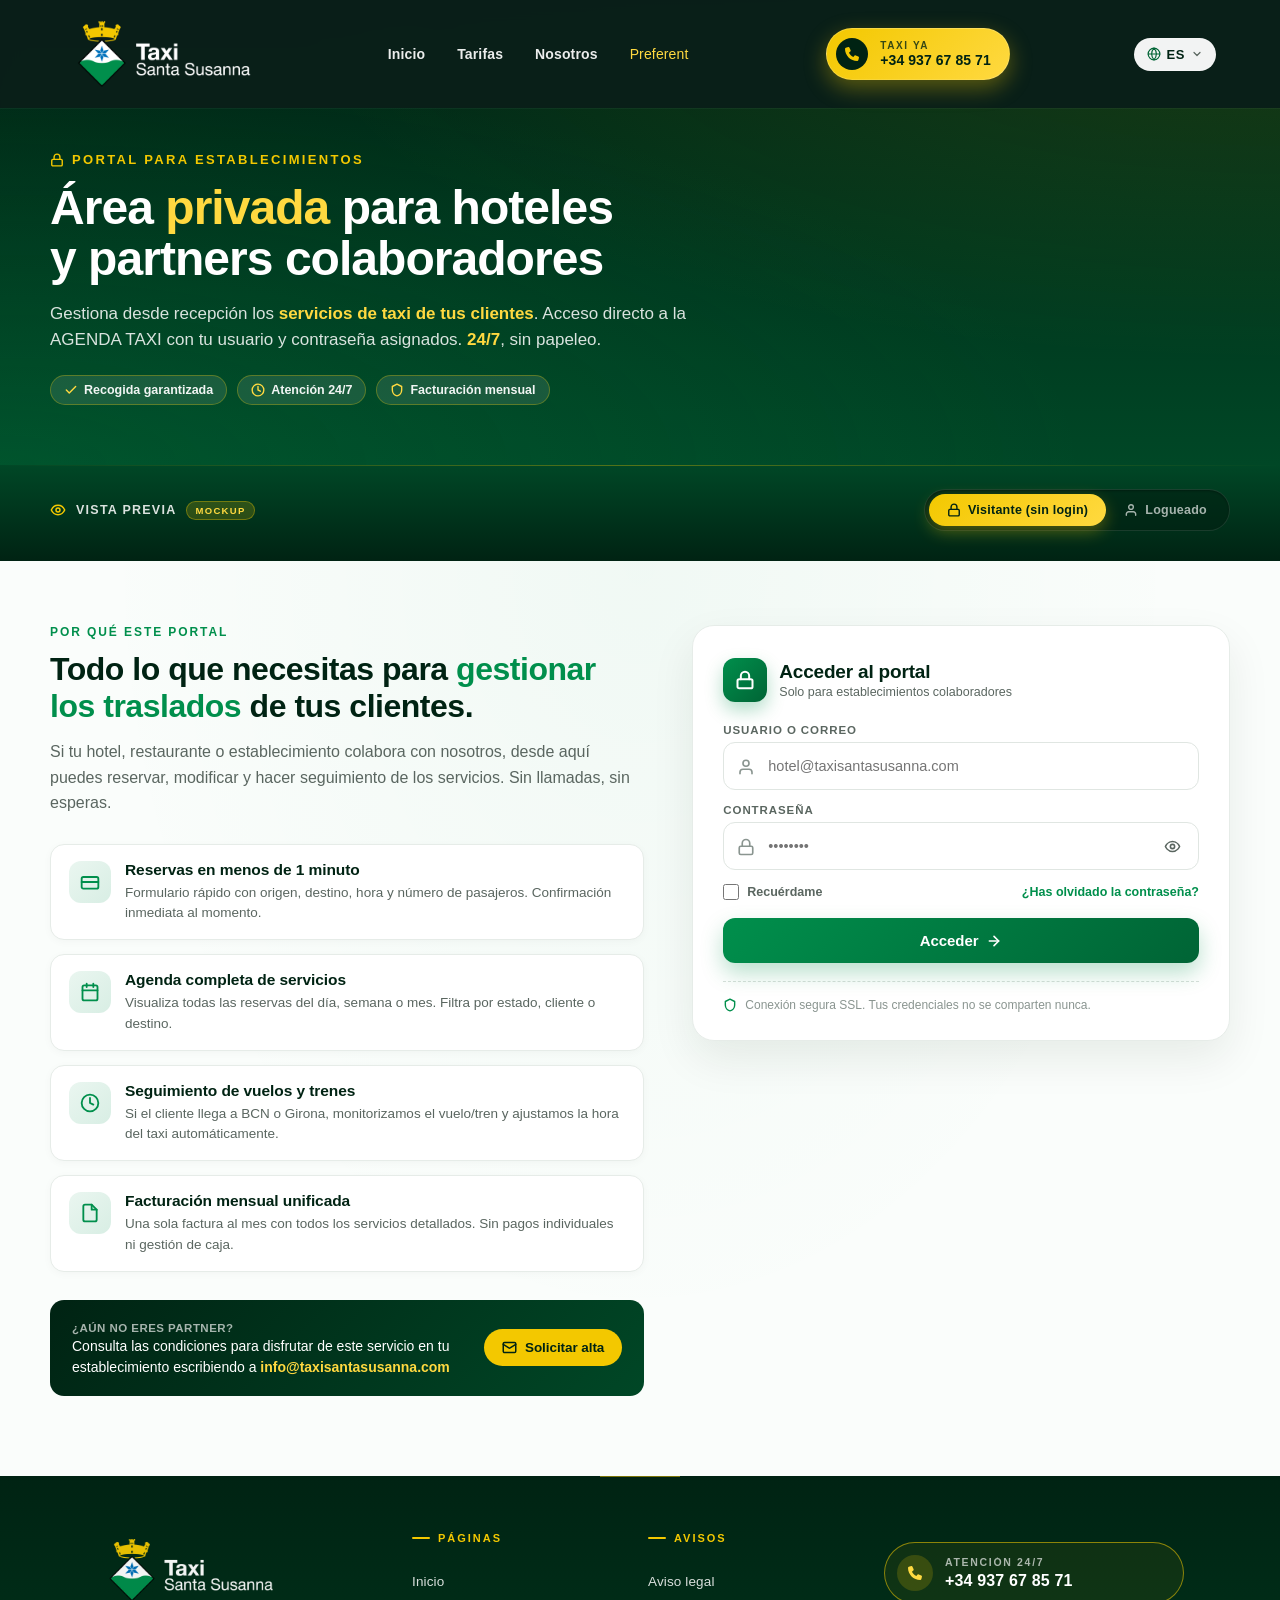
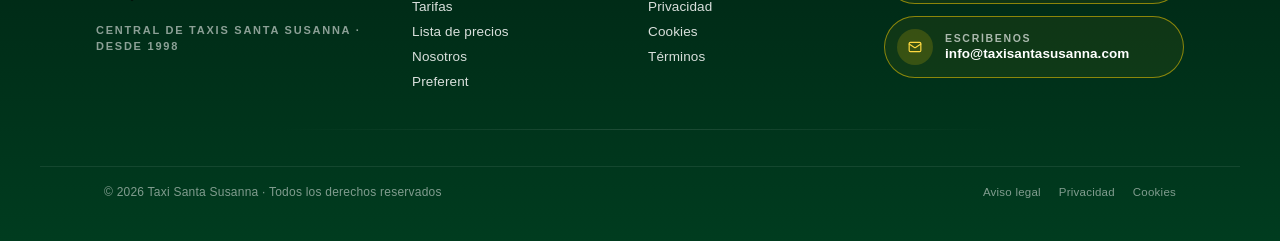
==== commit b8603a2c: "menu: renombrar Area privada a Preferent El enlace que apuntaba a area-privada.html ahora se etiquet" ====
--- a/area-privada.html
+++ b/area-privada.html
@@ -659,8 +659,7 @@
     <a href="index.html">Inicio</a>
     <a href="tarifas.html">Tarifas</a>
     <a href="quienes-somos.html">Nosotros</a>
-    <a href="area-privada.html" class="active">Área privada</a>
-    <a href="#">Preferent</a>
+    <a href="area-privada.html" class="active">Preferent</a>
   </div>
   <a class="nav-call" href="tel:+34937678571" aria-label="Llamar a Taxi Santa Susanna">
     <span class="nav-call-ico">
@@ -1038,8 +1037,7 @@
           <a href="tarifas.html">Tarifas</a>
           <a href="lista-precios.html">Lista de precios</a>
           <a href="quienes-somos.html">Nosotros</a>
-          <a href="area-privada.html">Área privada</a>
-          <a href="#">Preferent</a>
+          <a href="area-privada.html">Preferent</a>
         </nav>
       </div>
       <div class="footer-col">
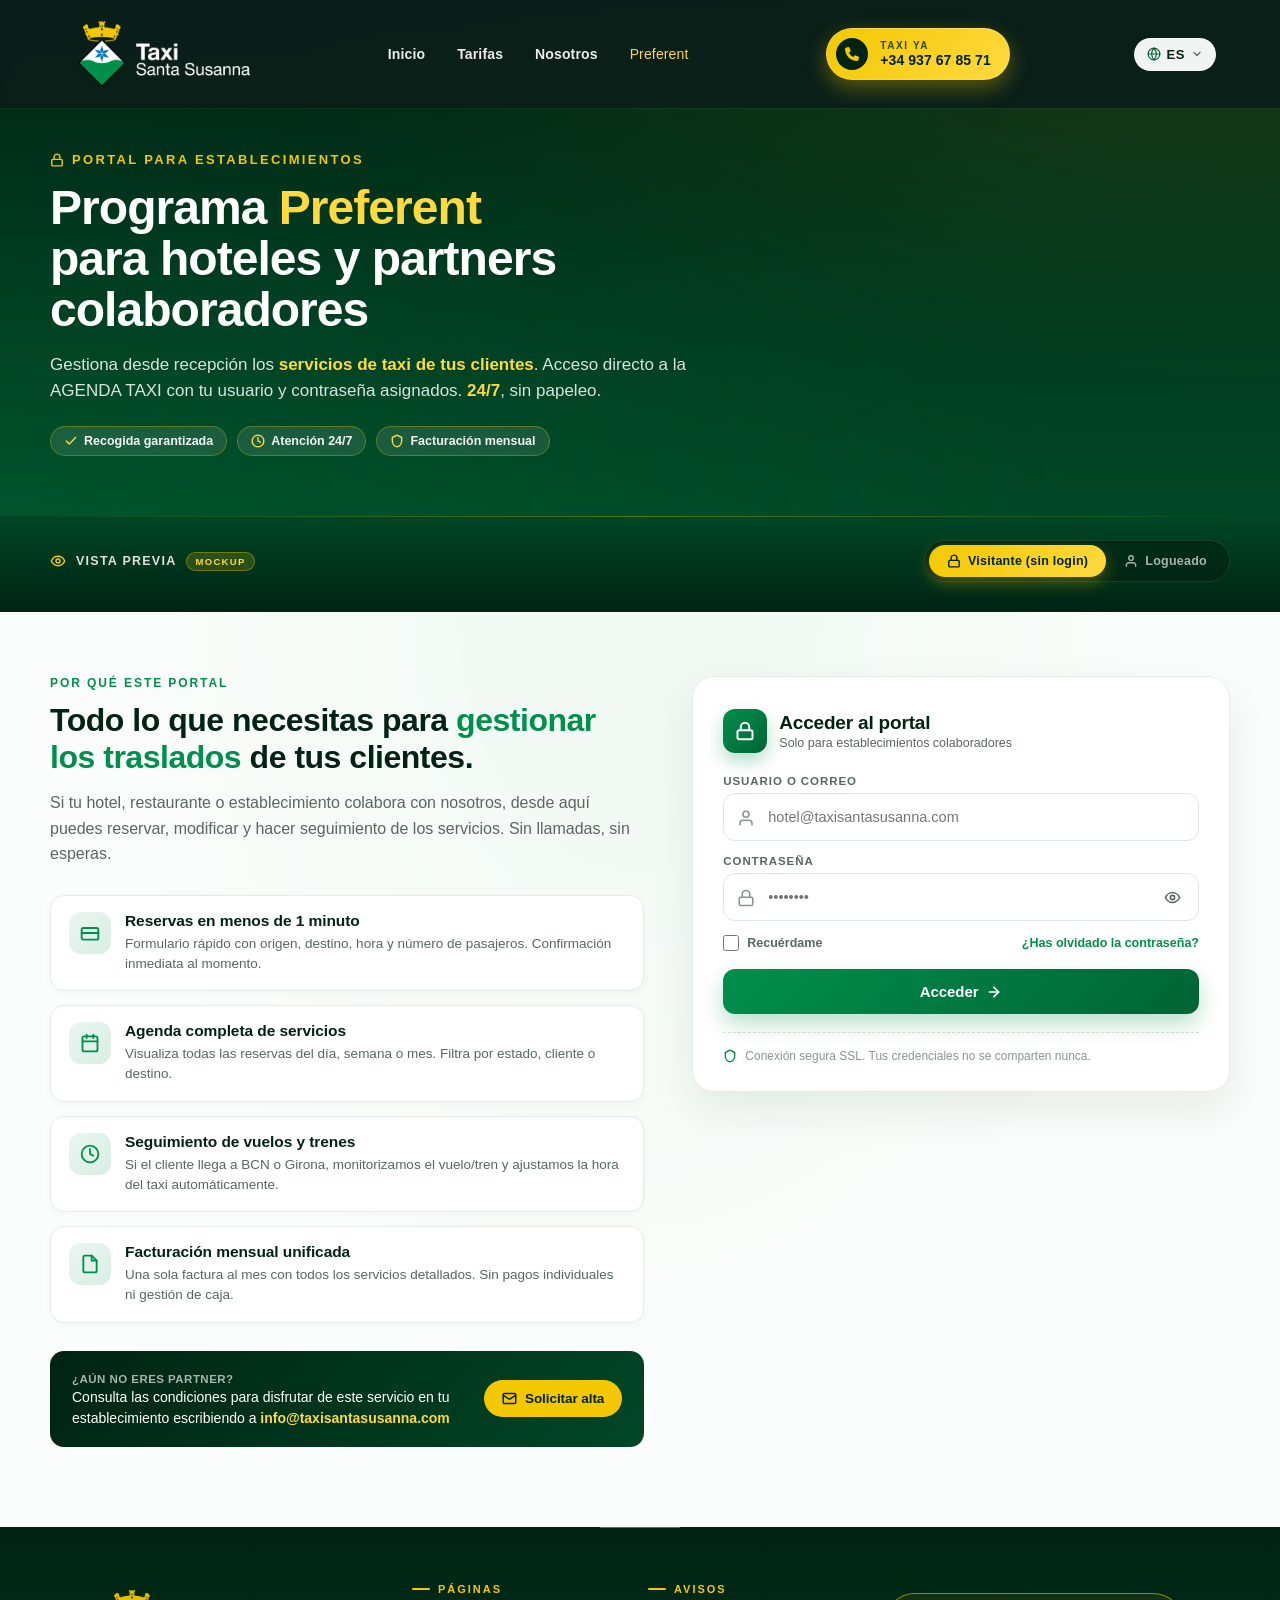
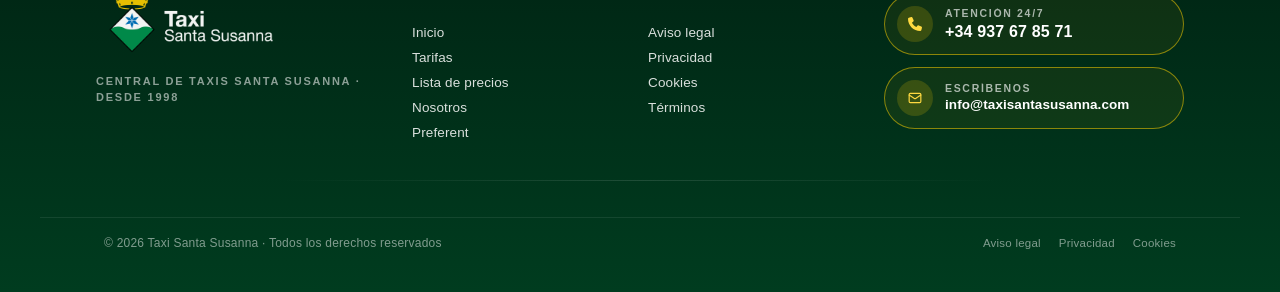
==== commit 5655750b: "preferent: renombrar contenido de la pagina Area privada -> Preferent Cambios solo visuales/de texto" ====
--- a/area-privada.html
+++ b/area-privada.html
@@ -3,8 +3,8 @@
 <head>
 <meta charset="UTF-8">
 <meta name="viewport" content="width=device-width, initial-scale=1.0">
-<title>Área privada · Hoteles colaboradores · Taxi Santa Susanna</title>
-<meta name="description" content="Portal privado para hoteles y establecimientos colaboradores de Taxi Santa Susanna. Acceso directo a la AGENDA TAXI para gestionar las reservas de vuestros clientes.">
+<title>Preferent · Programa para hoteles colaboradores · Taxi Santa Susanna</title>
+<meta name="description" content="Programa Preferent: portal exclusivo para hoteles y establecimientos colaboradores de Taxi Santa Susanna. Acceso directo a la AGENDA TAXI para gestionar las reservas de vuestros clientes.">
 <meta name="robots" content="noindex,nofollow">
 
 <link rel="preconnect" href="https://fonts.googleapis.com">
@@ -15,7 +15,7 @@
 
 <style>
 /* =====================================================================
-   ÀREA PRIVADA — Estilos específicos
+   PREFERENT — Estilos específicos
    ===================================================================== */
 
 /* ===== Nav CTA "Llamar" (compartido con lista-precios) ===== */
@@ -686,7 +686,7 @@
       <svg xmlns="http://www.w3.org/2000/svg" viewBox="0 0 24 24" fill="none" stroke="currentColor" stroke-width="2.4" stroke-linecap="round" stroke-linejoin="round"><rect width="18" height="11" x="3" y="11" rx="2" ry="2"/><path d="M7 11V7a5 5 0 0 1 10 0v4"/></svg>
       Portal para establecimientos
     </div>
-    <h1 class="ap-hero-h1">Área <span class="accent">privada</span> para hoteles<br>y partners colaboradores</h1>
+    <h1 class="ap-hero-h1">Programa <span class="accent">Preferent</span><br>para hoteles y partners colaboradores</h1>
     <p class="ap-hero-sub">Gestiona desde recepción los <strong>servicios de taxi de tus clientes</strong>. Acceso directo a la AGENDA TAXI con tu usuario y contraseña asignados. <strong>24/7</strong>, sin papeleo.</p>
     <div class="ap-hero-badges">
       <span class="ap-hero-badge"><svg xmlns="http://www.w3.org/2000/svg" viewBox="0 0 24 24" fill="none" stroke="currentColor" stroke-width="2.4" stroke-linecap="round" stroke-linejoin="round"><polyline points="20 6 9 17 4 12"/></svg>Recogida garantizada</span>
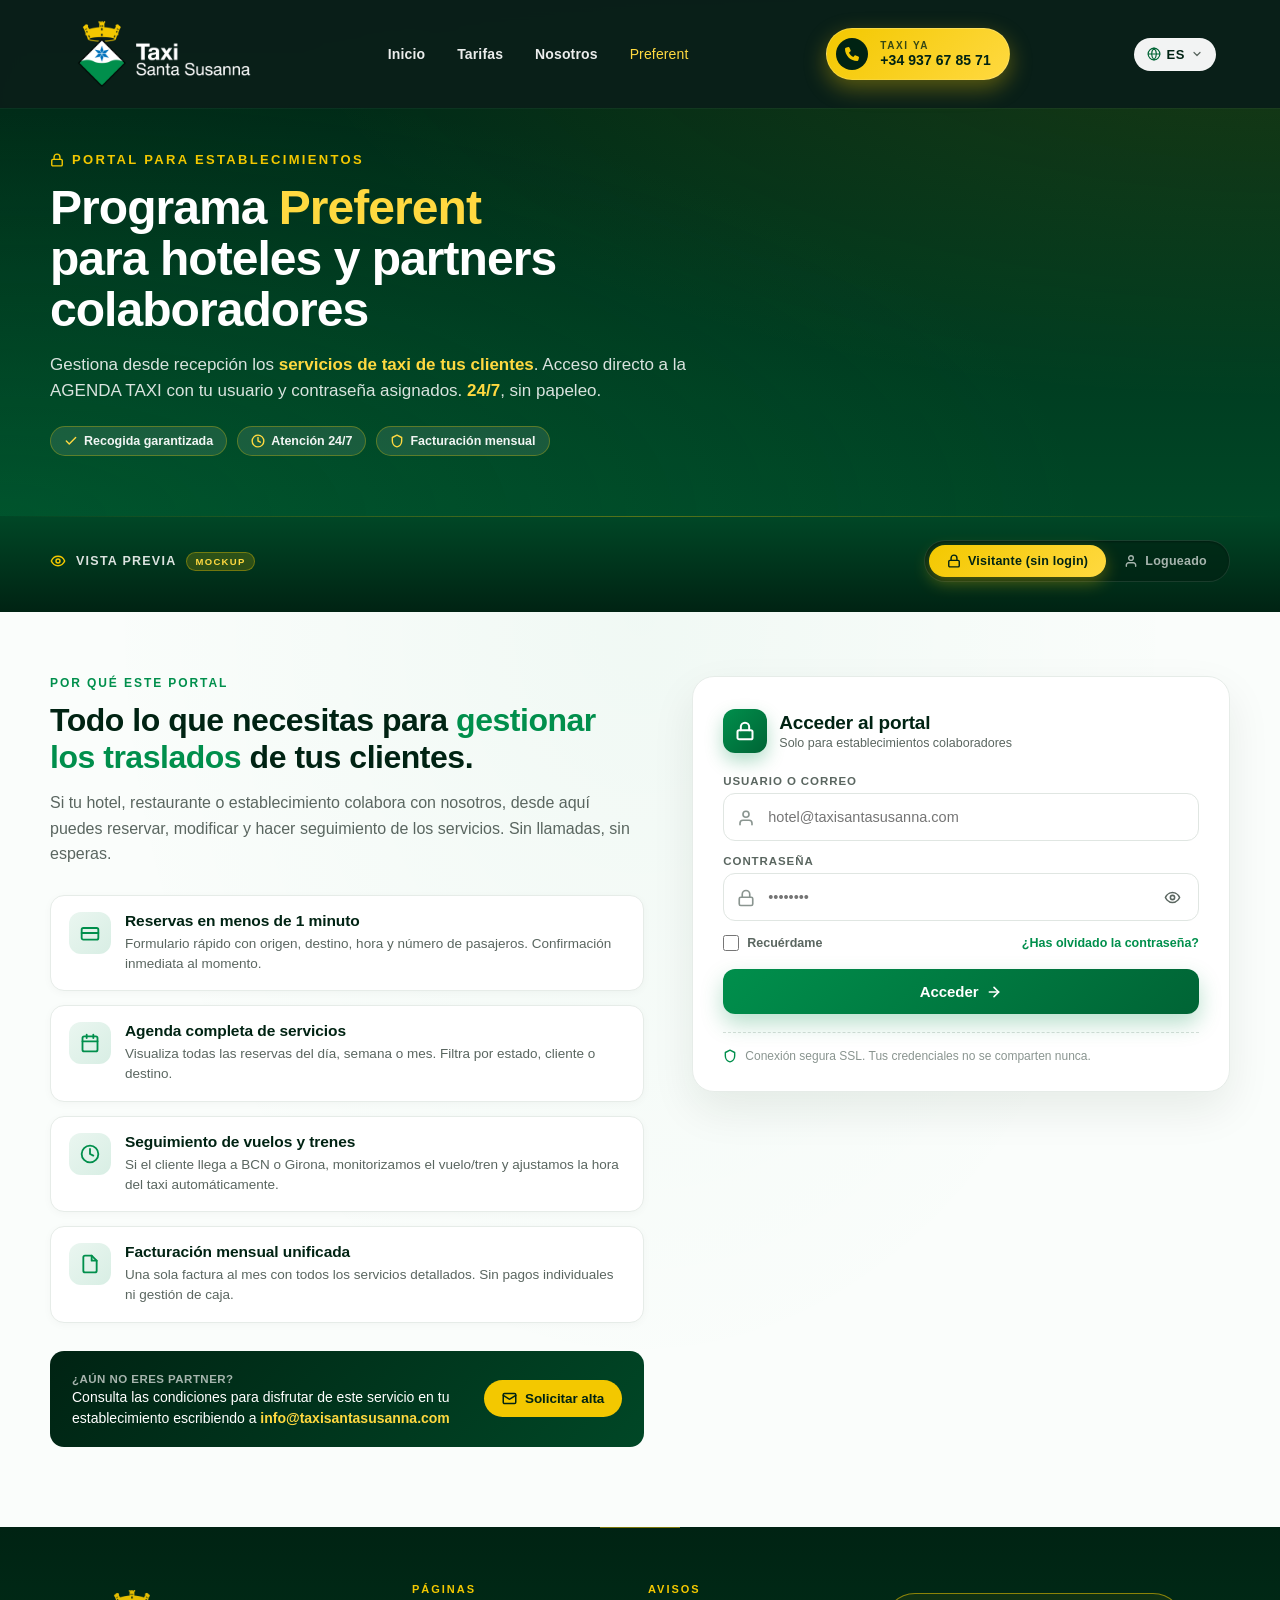
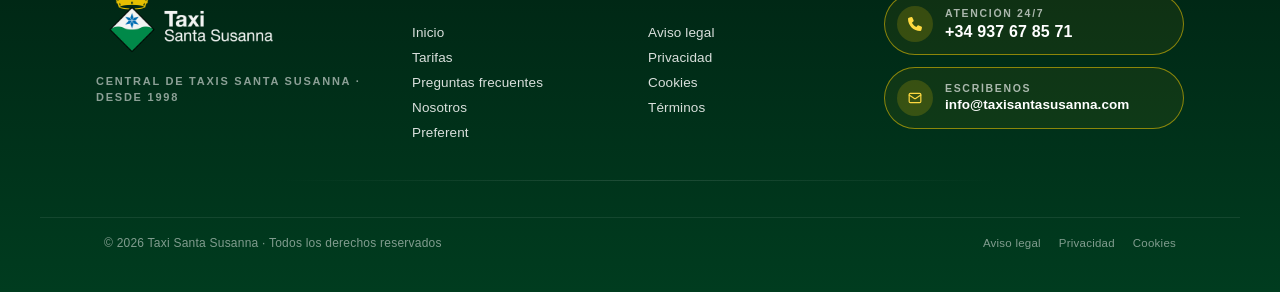
==== commit 1b3018f0: "preguntas frecuentes: nueva pagina dedicada + enlaces desde tarifas PAGINA NUEVA preguntas-frecuente" ====
--- a/area-privada.html
+++ b/area-privada.html
@@ -1035,7 +1035,7 @@
         <nav class="footer-nav">
           <a href="index.html">Inicio</a>
           <a href="tarifas.html">Tarifas</a>
-          <a href="lista-precios.html">Lista de precios</a>
+          <a href="preguntas-frecuentes.html">Preguntas frecuentes</a>
           <a href="quienes-somos.html">Nosotros</a>
           <a href="area-privada.html">Preferent</a>
         </nav>
--- a/styles.css
+++ b/styles.css
@@ -4445,15 +4445,7 @@
   letter-spacing: 0.18em;
   color: #F3C800;
   margin: 0 0 18px;
-  display: inline-flex;
-  align-items: center;
-  gap: 8px;
-}
-.footer-col h4::before {
-  content: "";
-  width: 18px; height: 2px;
-  background: #F3C800;
-  border-radius: 1px;
+  display: block;
 }
 .footer-col ul {
   list-style: none;
@@ -6669,7 +6661,7 @@
 .footer-col-cta .footer-phone-cta-text { flex: 1; min-width: 0; overflow: hidden; }
 .footer-cta-email .footer-phone-cta-num { font-size: 13.5px; letter-spacing: 0.005em; white-space: nowrap; overflow: hidden; text-overflow: ellipsis; }
 .footer-cta-phone .footer-phone-cta-num { font-size: 16px; }
-.footer-col-title { font-size: 11px; font-weight: 800; letter-spacing: 0.18em; color: rgba(255,255,255,0.55); text-transform: uppercase; margin: 0 0 10px; padding-bottom: 8px; border-bottom: 1px solid rgba(255,255,255,0.08); }
+.footer-col-title { font-size: 11px; font-weight: 800; letter-spacing: 0.18em; color: rgba(255,255,255,0.55); text-transform: uppercase; margin: 0 0 12px; padding-bottom: 0; border-bottom: 0 none; }
 .footer-logo-link { display: inline-block; opacity: 0.95; transition: opacity 0.2s ease; }
 .footer-logo-link:hover { opacity: 1; }
 .footer-logo-img { height: 76px; width: auto; display: block; }
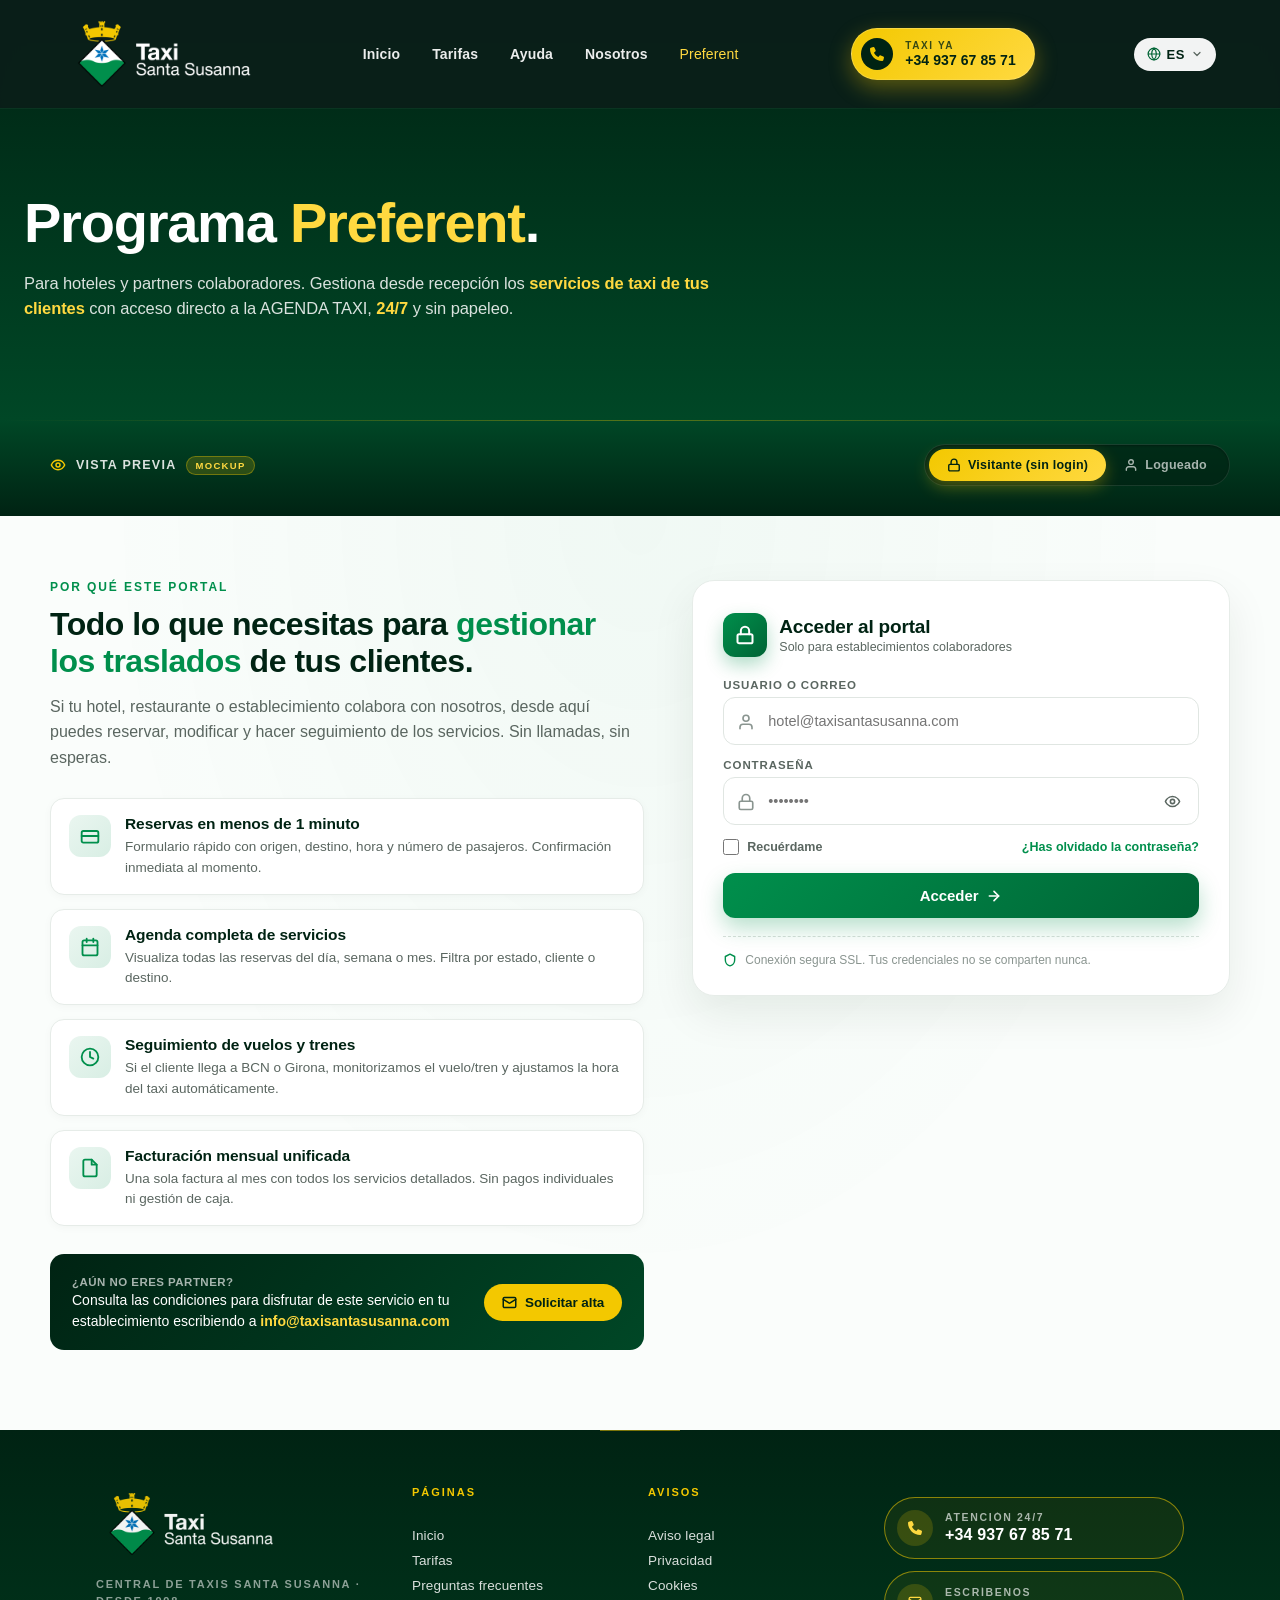
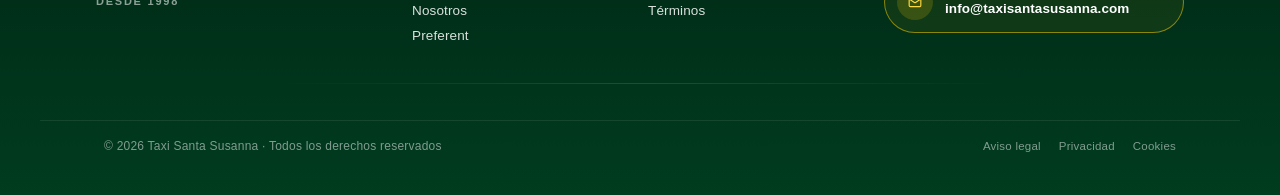
==== commit db6c2937: "ui: unificar heros y sistema tipografico en todas las paginas Hero unificado en tarifas, preguntas f" ====
--- a/area-privada.html
+++ b/area-privada.html
@@ -170,29 +170,30 @@
 /* === Hero === */
 .ap-hero {
   position: relative;
-  padding: 152px 24px 60px;
-  background:
-    radial-gradient(ellipse at top right, rgba(243,200,0,0.10) 0%, transparent 55%),
-    radial-gradient(ellipse at bottom left, rgba(0,143,76,0.18) 0%, transparent 60%),
-    linear-gradient(180deg, #002313 0%, #004726 100%);
+  padding: 152px 24px 56px;
+  min-height: 420px;
+  background: linear-gradient(180deg, #002313 0%, #004726 100%);
   color: #ffffff;
   overflow: hidden;
-}
-.ap-hero-inner { max-width: 1180px; margin: 0 auto; }
+  display: flex;
+  align-items: center;
+}
+.ap-hero-inner { max-width: 1280px; margin: 0 auto; width: 100%; }
 .ap-hero-eyebrow {
   display: inline-flex; align-items: center; gap: 8px;
   font-size: 13px; font-weight: 800; letter-spacing: 0.18em;
-  color: #F3C800; text-transform: uppercase; margin-bottom: 16px;
+  color: #F3C800; text-transform: uppercase; margin-bottom: 14px;
 }
 .ap-hero-eyebrow svg { width: 14px; height: 14px; }
 .ap-hero-h1 {
-  font-size: 48px; font-weight: 800; line-height: 1.06;
-  letter-spacing: -0.02em; margin: 0 0 16px; max-width: 760px;
+  font-size: 56px; font-weight: 800; line-height: 1.05;
+  letter-spacing: -0.022em; margin: 0 0 18px; max-width: 880px;
 }
 .ap-hero-h1 .accent { color: #FFD940; }
 .ap-hero-sub {
-  font-size: 17px; font-weight: 500; line-height: 1.55;
-  color: rgba(255,255,255,0.85); max-width: 680px; margin: 0;
+  font-size: 16.5px; font-weight: 500; line-height: 1.55;
+  letter-spacing: -0.005em;
+  color: rgba(255,255,255,0.85); max-width: 720px; margin: 0;
 }
 .ap-hero-sub strong { color: #FFD940; font-weight: 800; }
 .ap-hero-badges {
@@ -207,9 +208,9 @@
 .ap-hero-badge svg { width: 14px; height: 14px; color: #FFD940; }
 
 @media (max-width: 720px) {
-  .ap-hero { padding: 132px 18px 44px; }
-  .ap-hero-h1 { font-size: 32px; }
-  .ap-hero-sub { font-size: 15px; }
+  .ap-hero { padding: 160px 20px 44px; min-height: 320px; }
+  .ap-hero-h1 { font-size: 36px; letter-spacing: -0.025em; }
+  .ap-hero-sub { font-size: 14.5px; }
 }
 
 /* ===========================================================
@@ -656,8 +657,10 @@
     </a>
   </div>
   <div class="menu">
+    
     <a href="index.html">Inicio</a>
     <a href="tarifas.html">Tarifas</a>
+    <a href="preguntas-frecuentes.html">Ayuda</a>
     <a href="quienes-somos.html">Nosotros</a>
     <a href="area-privada.html" class="active">Preferent</a>
   </div>
@@ -682,17 +685,8 @@
 <!-- ====== HERO ====== -->
 <section class="ap-hero">
   <div class="ap-hero-inner">
-    <div class="ap-hero-eyebrow">
-      <svg xmlns="http://www.w3.org/2000/svg" viewBox="0 0 24 24" fill="none" stroke="currentColor" stroke-width="2.4" stroke-linecap="round" stroke-linejoin="round"><rect width="18" height="11" x="3" y="11" rx="2" ry="2"/><path d="M7 11V7a5 5 0 0 1 10 0v4"/></svg>
-      Portal para establecimientos
-    </div>
-    <h1 class="ap-hero-h1">Programa <span class="accent">Preferent</span><br>para hoteles y partners colaboradores</h1>
-    <p class="ap-hero-sub">Gestiona desde recepción los <strong>servicios de taxi de tus clientes</strong>. Acceso directo a la AGENDA TAXI con tu usuario y contraseña asignados. <strong>24/7</strong>, sin papeleo.</p>
-    <div class="ap-hero-badges">
-      <span class="ap-hero-badge"><svg xmlns="http://www.w3.org/2000/svg" viewBox="0 0 24 24" fill="none" stroke="currentColor" stroke-width="2.4" stroke-linecap="round" stroke-linejoin="round"><polyline points="20 6 9 17 4 12"/></svg>Recogida garantizada</span>
-      <span class="ap-hero-badge"><svg xmlns="http://www.w3.org/2000/svg" viewBox="0 0 24 24" fill="none" stroke="currentColor" stroke-width="2.4" stroke-linecap="round" stroke-linejoin="round"><circle cx="12" cy="12" r="10"/><polyline points="12 6 12 12 16 14"/></svg>Atención 24/7</span>
-      <span class="ap-hero-badge"><svg xmlns="http://www.w3.org/2000/svg" viewBox="0 0 24 24" fill="none" stroke="currentColor" stroke-width="2.4" stroke-linecap="round" stroke-linejoin="round"><path d="M12 2 4 6v6c0 5 3.5 9.4 8 10 4.5-.6 8-5 8-10V6l-8-4z"/></svg>Facturación mensual</span>
-    </div>
+    <h1 class="ap-hero-h1">Programa <span class="accent">Preferent</span>.</h1>
+    <p class="ap-hero-sub">Para hoteles y partners colaboradores. Gestiona desde recepción los <strong>servicios de taxi de tus clientes</strong> con acceso directo a la AGENDA TAXI, <strong>24/7</strong> y sin papeleo.</p>
   </div>
 </section>
 
@@ -1033,6 +1027,7 @@
       <div class="footer-col">
         <h4 class="footer-col-title">Páginas</h4>
         <nav class="footer-nav">
+          
           <a href="index.html">Inicio</a>
           <a href="tarifas.html">Tarifas</a>
           <a href="preguntas-frecuentes.html">Preguntas frecuentes</a>
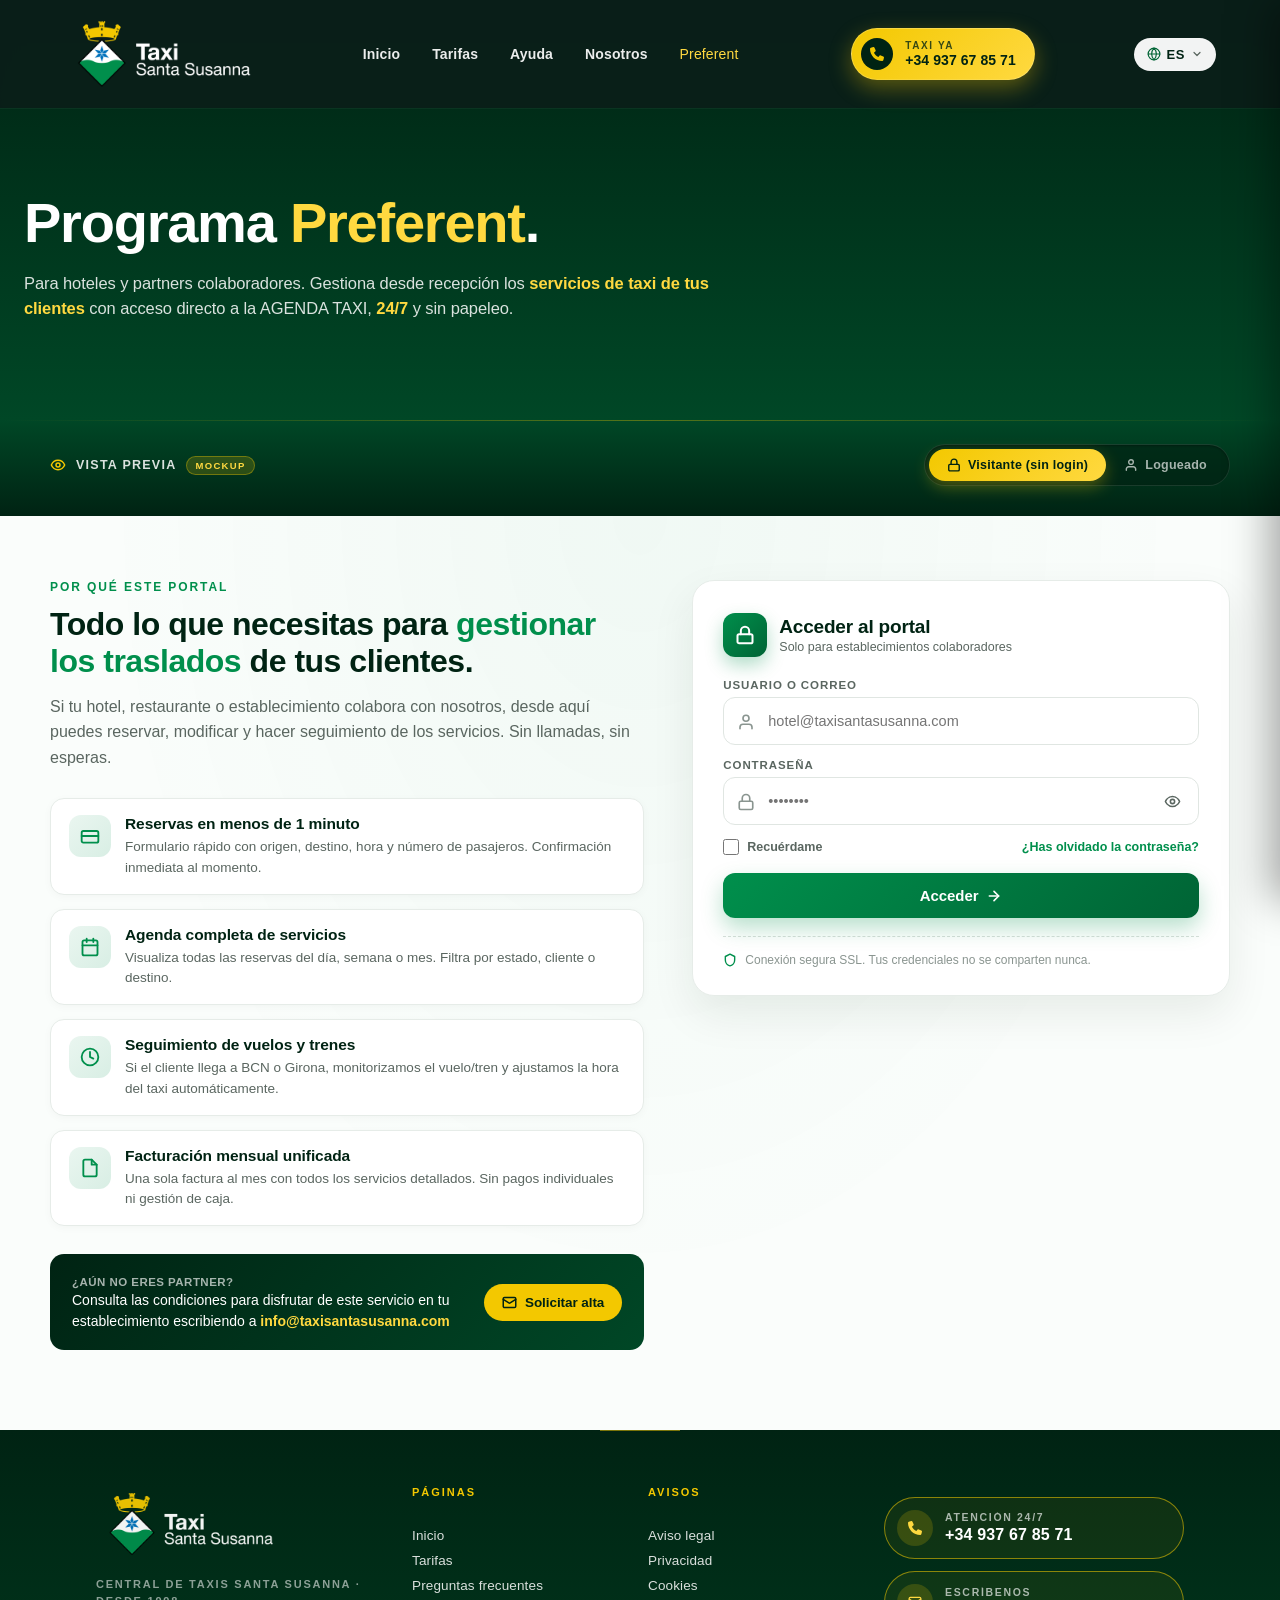
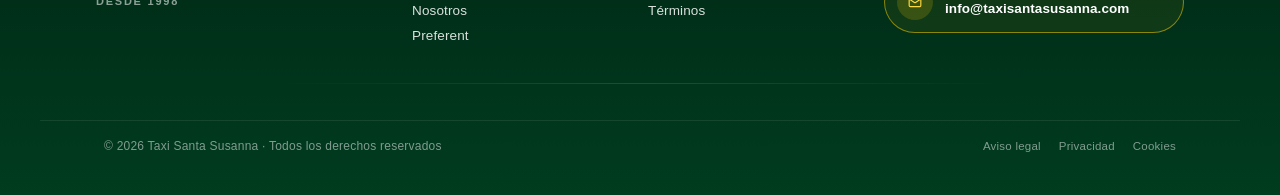
==== commit 83252efb: "nav: unificar menu completo en todas las paginas + estilos compartidos NAV principal unificado en la" ====
--- a/area-privada.html
+++ b/area-privada.html
@@ -11,7 +11,7 @@
 <link rel="preconnect" href="https://fonts.gstatic.com" crossorigin>
 <link href="https://fonts.googleapis.com/css2?family=Inter:wght@400;500;600;700;800;900&display=swap" rel="stylesheet">
 
-<link rel="stylesheet" href="styles.css?v=20260518a">
+<link rel="stylesheet" href="styles.css?v=20260521a">
 
 <style>
 /* =====================================================================
@@ -657,7 +657,6 @@
     </a>
   </div>
   <div class="menu">
-    
     <a href="index.html">Inicio</a>
     <a href="tarifas.html">Tarifas</a>
     <a href="preguntas-frecuentes.html">Ayuda</a>
@@ -678,7 +677,41 @@
     ES
     <svg class="lang-chevron" xmlns="http://www.w3.org/2000/svg" viewBox="0 0 24 24" fill="none" stroke="currentColor" stroke-width="2.4" stroke-linecap="round" stroke-linejoin="round" aria-hidden="true"><path d="m6 9 6 6 6-6"/></svg>
   </div>
+  <button class="nav-hamburger" id="nav-hamburger" type="button" aria-label="Abrir menú" aria-expanded="false" aria-controls="nav-drawer">
+    <svg class="icon-open" xmlns="http://www.w3.org/2000/svg" viewBox="0 0 24 24" fill="none" stroke="currentColor" stroke-width="2.2" stroke-linecap="round" stroke-linejoin="round"><line x1="3" x2="21" y1="6" y2="6"/><line x1="3" x2="21" y1="12" y2="12"/><line x1="3" x2="21" y1="18" y2="18"/></svg>
+    <svg class="icon-close" xmlns="http://www.w3.org/2000/svg" viewBox="0 0 24 24" fill="none" stroke="currentColor" stroke-width="2.4" stroke-linecap="round" stroke-linejoin="round"><path d="M18 6 6 18"/><path d="m6 6 12 12"/></svg>
+  </button>
 </nav>
+
+
+<!-- Drawer móvil -->
+<div class="nav-drawer-overlay" id="nav-drawer-overlay" aria-hidden="true"></div>
+<aside class="nav-drawer" id="nav-drawer" aria-hidden="true" aria-label="Menú móvil">
+  <button class="nav-drawer-close" type="button" aria-label="Cerrar menú">
+    <svg xmlns="http://www.w3.org/2000/svg" viewBox="0 0 24 24" fill="none" stroke="currentColor" stroke-width="2.4" stroke-linecap="round" stroke-linejoin="round"><path d="M18 6 6 18"/><path d="m6 6 12 12"/></svg>
+  </button>
+  <nav class="nav-drawer-menu" aria-label="Navegación móvil">
+    <a href="index.html">Inicio</a>
+    <a href="tarifas.html">Tarifas</a>
+    <a href="preguntas-frecuentes.html">Ayuda</a>
+    <a href="quienes-somos.html">Nosotros</a>
+    <a href="area-privada.html" class="active">Preferent</a>
+  </nav>
+  <div class="nav-drawer-divider"></div>
+  <a class="nav-drawer-cta" href="tel:+34937678571">
+    <span class="nav-drawer-cta-ico">
+      <svg xmlns="http://www.w3.org/2000/svg" viewBox="0 0 512 512" fill="currentColor"><path d="M164.9 24.6c-7.7-18.6-28-28.5-47.4-23.2l-88 24C12.1 30.2 0 46 0 64C0 311.4 200.6 512 448 512c18 0 33.8-12.1 38.6-29.5l24-88c5.3-19.4-4.6-39.7-23.2-47.4l-96-40c-16.3-6.8-35.2-2.1-46.3 11.6L304.7 368C234.3 334.7 177.3 277.7 144 207.3L193.3 167c13.7-11.2 18.4-30 11.6-46.3l-40-96z"/></svg>
+    </span>
+    <span class="nav-drawer-cta-text">
+      <span class="nav-drawer-cta-label">Taxi ya 24/7</span>
+      <span class="nav-drawer-cta-num">+34 937 67 85 71</span>
+    </span>
+  </a>
+  <span class="nav-drawer-lang">
+    <svg xmlns="http://www.w3.org/2000/svg" viewBox="0 0 24 24" fill="none" stroke="currentColor" stroke-width="2" stroke-linecap="round" stroke-linejoin="round"><circle cx="12" cy="12" r="10"/><path d="M12 2a14.5 14.5 0 0 0 0 20 14.5 14.5 0 0 0 0-20"/><path d="M2 12h20"/></svg>
+    Español
+  </span>
+</aside>
 
 <main>
 
@@ -1133,6 +1166,43 @@
   });
 })();
 </script>
+<script>
+// ===== MOBILE NAV DRAWER =====
+(function() {
+  const hamburger = document.getElementById('nav-hamburger');
+  const drawer = document.getElementById('nav-drawer');
+  const overlay = document.getElementById('nav-drawer-overlay');
+  if (!hamburger || !drawer || !overlay) return;
+  const closeBtn = drawer.querySelector('.nav-drawer-close');
+  const links = drawer.querySelectorAll('.nav-drawer-menu a, .nav-drawer-cta');
+  function open() {
+    drawer.classList.add('is-open');
+    overlay.classList.add('is-open');
+    hamburger.classList.add('is-open');
+    hamburger.setAttribute('aria-expanded', 'true');
+    drawer.setAttribute('aria-hidden', 'false');
+    document.body.classList.add('nav-drawer-active');
+  }
+  function close() {
+    drawer.classList.remove('is-open');
+    overlay.classList.remove('is-open');
+    hamburger.classList.remove('is-open');
+    hamburger.setAttribute('aria-expanded', 'false');
+    drawer.setAttribute('aria-hidden', 'true');
+    document.body.classList.remove('nav-drawer-active');
+  }
+  hamburger.addEventListener('click', () => {
+    if (drawer.classList.contains('is-open')) close(); else open();
+  });
+  closeBtn?.addEventListener('click', close);
+  overlay.addEventListener('click', close);
+  links.forEach(l => l.addEventListener('click', close));
+  document.addEventListener('keydown', e => {
+    if (e.key === 'Escape' && drawer.classList.contains('is-open')) close();
+  });
+})();
+</script>
+
 
 </body>
 </html>
--- a/styles.css
+++ b/styles.css
@@ -6901,3 +6901,107 @@
 
 /* Bloquear scroll del body cuando el drawer está abierto */
 body.nav-drawer-active { overflow: hidden; }
+
+/* ============================================================
+   NAV CALL (botón "Taxi ya" amarillo) — compartido en todas las páginas
+   ============================================================ */
+.nav-call {
+  display: inline-flex;
+  align-items: center;
+  gap: 12px;
+  padding: 9px 18px 9px 9px;
+  border-radius: 999px;
+  background: linear-gradient(135deg, #F3C800 0%, #FFD940 100%);
+  color: #002313;
+  text-decoration: none;
+  border: 1.5px solid rgba(255,255,255,0.18);
+  box-shadow: 0 8px 22px rgba(243,200,0,0.35);
+  transition: transform 0.2s ease, box-shadow 0.2s ease;
+  margin-left: 14px;
+  flex-shrink: 0;
+  font-family: inherit;
+}
+.nav-call:hover {
+  transform: translateY(-1px);
+  box-shadow: 0 12px 28px rgba(243,200,0,0.5);
+}
+.nav-call-ico {
+  width: 32px;
+  height: 32px;
+  border-radius: 50%;
+  background: #002313;
+  color: #F3C800;
+  display: inline-flex;
+  align-items: center;
+  justify-content: center;
+  flex-shrink: 0;
+}
+.nav-call-ico svg {
+  width: 14px;
+  height: 14px;
+  animation: nav-phone-shake 4s ease-in-out infinite;
+  transform-origin: center;
+}
+@keyframes nav-phone-shake {
+  0%, 90%, 100% { transform: rotate(0); }
+  92% { transform: rotate(-14deg); }
+  94% { transform: rotate(14deg); }
+  96% { transform: rotate(-8deg); }
+  98% { transform: rotate(6deg); }
+}
+.nav-call:hover .nav-call-ico svg { animation: none; }
+.nav-call-text { display: flex; flex-direction: column; line-height: 1.1; }
+.nav-call-label {
+  font-size: 10px;
+  font-weight: 800;
+  letter-spacing: 0.16em;
+  text-transform: uppercase;
+  opacity: 0.78;
+}
+.nav-call-num {
+  font-size: 14px;
+  font-weight: 800;
+  letter-spacing: 0.005em;
+  margin-top: 2px;
+}
+
+/* Píldora de idioma moderna (sobrescribe la versión rectangular vieja) */
+.nav .lang {
+  display: inline-flex;
+  align-items: center;
+  gap: 6px;
+  padding: 8px 12px;
+  background: rgba(255,255,255,0.95);
+  border: 1px solid rgba(255,255,255,0.18);
+  border-radius: 999px;
+  font-size: 13px;
+  font-weight: 700;
+  color: #002313;
+  letter-spacing: 0.04em;
+}
+.nav .lang .lang-globe { width: 14px; height: 14px; color: #006435; }
+.nav .lang .lang-chevron { width: 12px; height: 12px; color: #5a6660; }
+
+/* Espaciado del menú principal — texto blanco con hover amarillo */
+.nav .menu {
+  display: flex;
+  gap: 32px;
+  font-size: 14px;
+  align-items: center;
+}
+.nav .menu a {
+  color: rgba(255,255,255,0.92);
+  text-decoration: none;
+  font-weight: 600;
+  letter-spacing: 0.01em;
+  transition: color 0.2s;
+}
+.nav .menu a:hover,
+.nav .menu a.active { color: #FFD940; }
+
+@media (max-width: 720px) {
+  .nav-call { padding: 6px; margin-left: 8px; gap: 0; }
+  .nav-call-text { display: none; }
+  .nav-call-ico { width: 36px; height: 36px; }
+  .nav-call-ico svg { width: 16px; height: 16px; }
+}
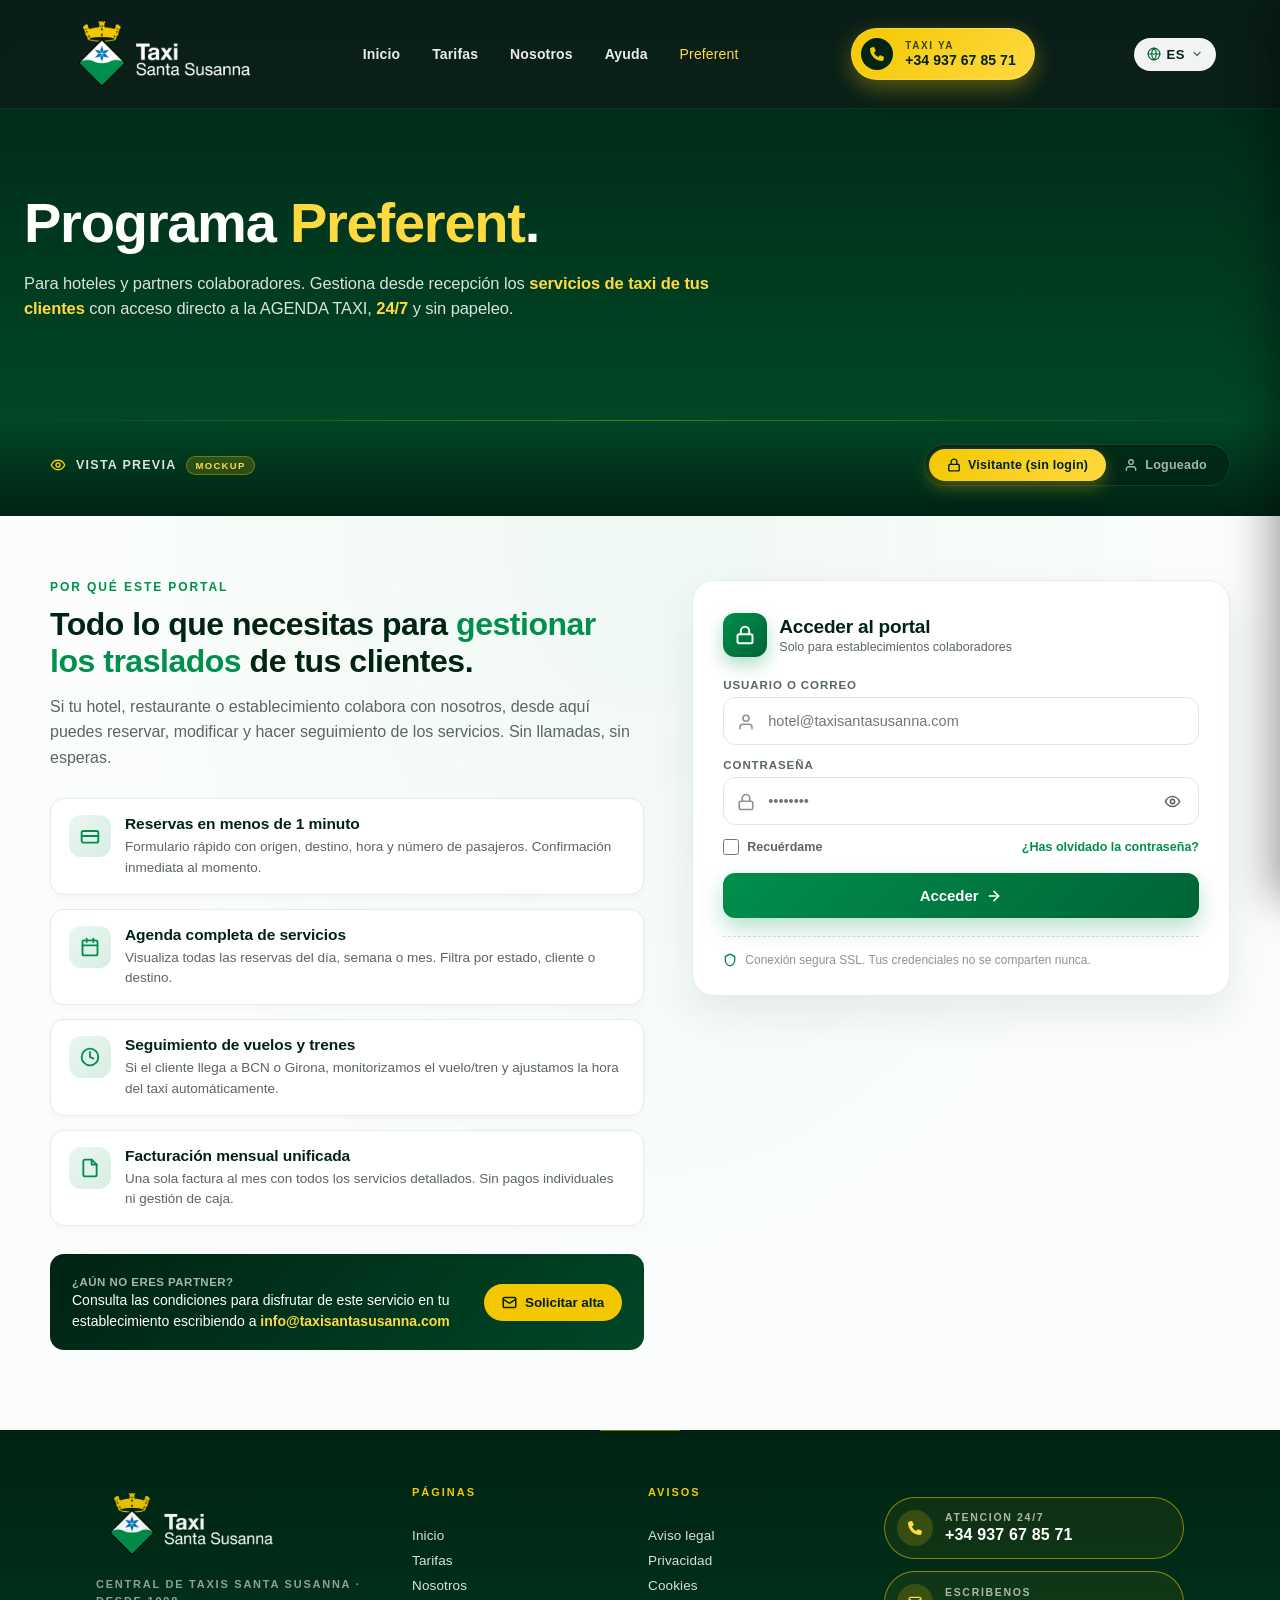
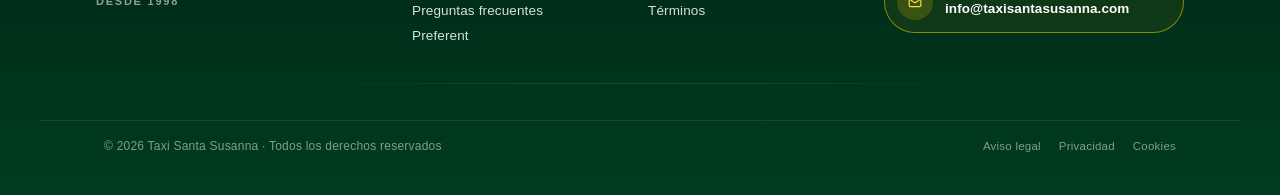
==== commit c0942ad2: "navegacion: quitar CTA telefono del header y drawer y reordenar menu (Nosotros antes de Ayuda) en to" ====
--- a/area-privada.html
+++ b/area-privada.html
@@ -11,7 +11,7 @@
 <link rel="preconnect" href="https://fonts.gstatic.com" crossorigin>
 <link href="https://fonts.googleapis.com/css2?family=Inter:wght@400;500;600;700;800;900&display=swap" rel="stylesheet">
 
-<link rel="stylesheet" href="styles.css?v=20260521a">
+<link rel="stylesheet" href="styles.css?v=20260521b">
 
 <style>
 /* =====================================================================
@@ -102,6 +102,10 @@
   transition: color 0.2s;
 }
 .nav .menu a:hover, .nav .menu a.active { color: #FFD940; }
+@media (max-width: 720px) {
+  .nav .menu { display: none; }
+  .nav-hamburger { display: inline-flex; }
+}
 
 /* Quitar línea bajo los títulos del footer (Páginas / Avisos) */
 .footer .footer-col-title {
@@ -659,8 +663,8 @@
   <div class="menu">
     <a href="index.html">Inicio</a>
     <a href="tarifas.html">Tarifas</a>
+    <a href="quienes-somos.html">Nosotros</a>
     <a href="preguntas-frecuentes.html">Ayuda</a>
-    <a href="quienes-somos.html">Nosotros</a>
     <a href="area-privada.html" class="active">Preferent</a>
   </div>
   <a class="nav-call" href="tel:+34937678571" aria-label="Llamar a Taxi Santa Susanna">
@@ -693,8 +697,8 @@
   <nav class="nav-drawer-menu" aria-label="Navegación móvil">
     <a href="index.html">Inicio</a>
     <a href="tarifas.html">Tarifas</a>
+    <a href="quienes-somos.html">Nosotros</a>
     <a href="preguntas-frecuentes.html">Ayuda</a>
-    <a href="quienes-somos.html">Nosotros</a>
     <a href="area-privada.html" class="active">Preferent</a>
   </nav>
   <div class="nav-drawer-divider"></div>
@@ -1063,8 +1067,8 @@
           
           <a href="index.html">Inicio</a>
           <a href="tarifas.html">Tarifas</a>
+          <a href="quienes-somos.html">Nosotros</a>
           <a href="preguntas-frecuentes.html">Preguntas frecuentes</a>
-          <a href="quienes-somos.html">Nosotros</a>
           <a href="area-privada.html">Preferent</a>
         </nav>
       </div>
--- a/styles.css
+++ b/styles.css
@@ -7004,4 +7004,6 @@
   .nav-call-text { display: none; }
   .nav-call-ico { width: 36px; height: 36px; }
   .nav-call-ico svg { width: 16px; height: 16px; }
-}
+  .nav .menu { display: none; }
+  .nav-hamburger { display: inline-flex; }
+}
